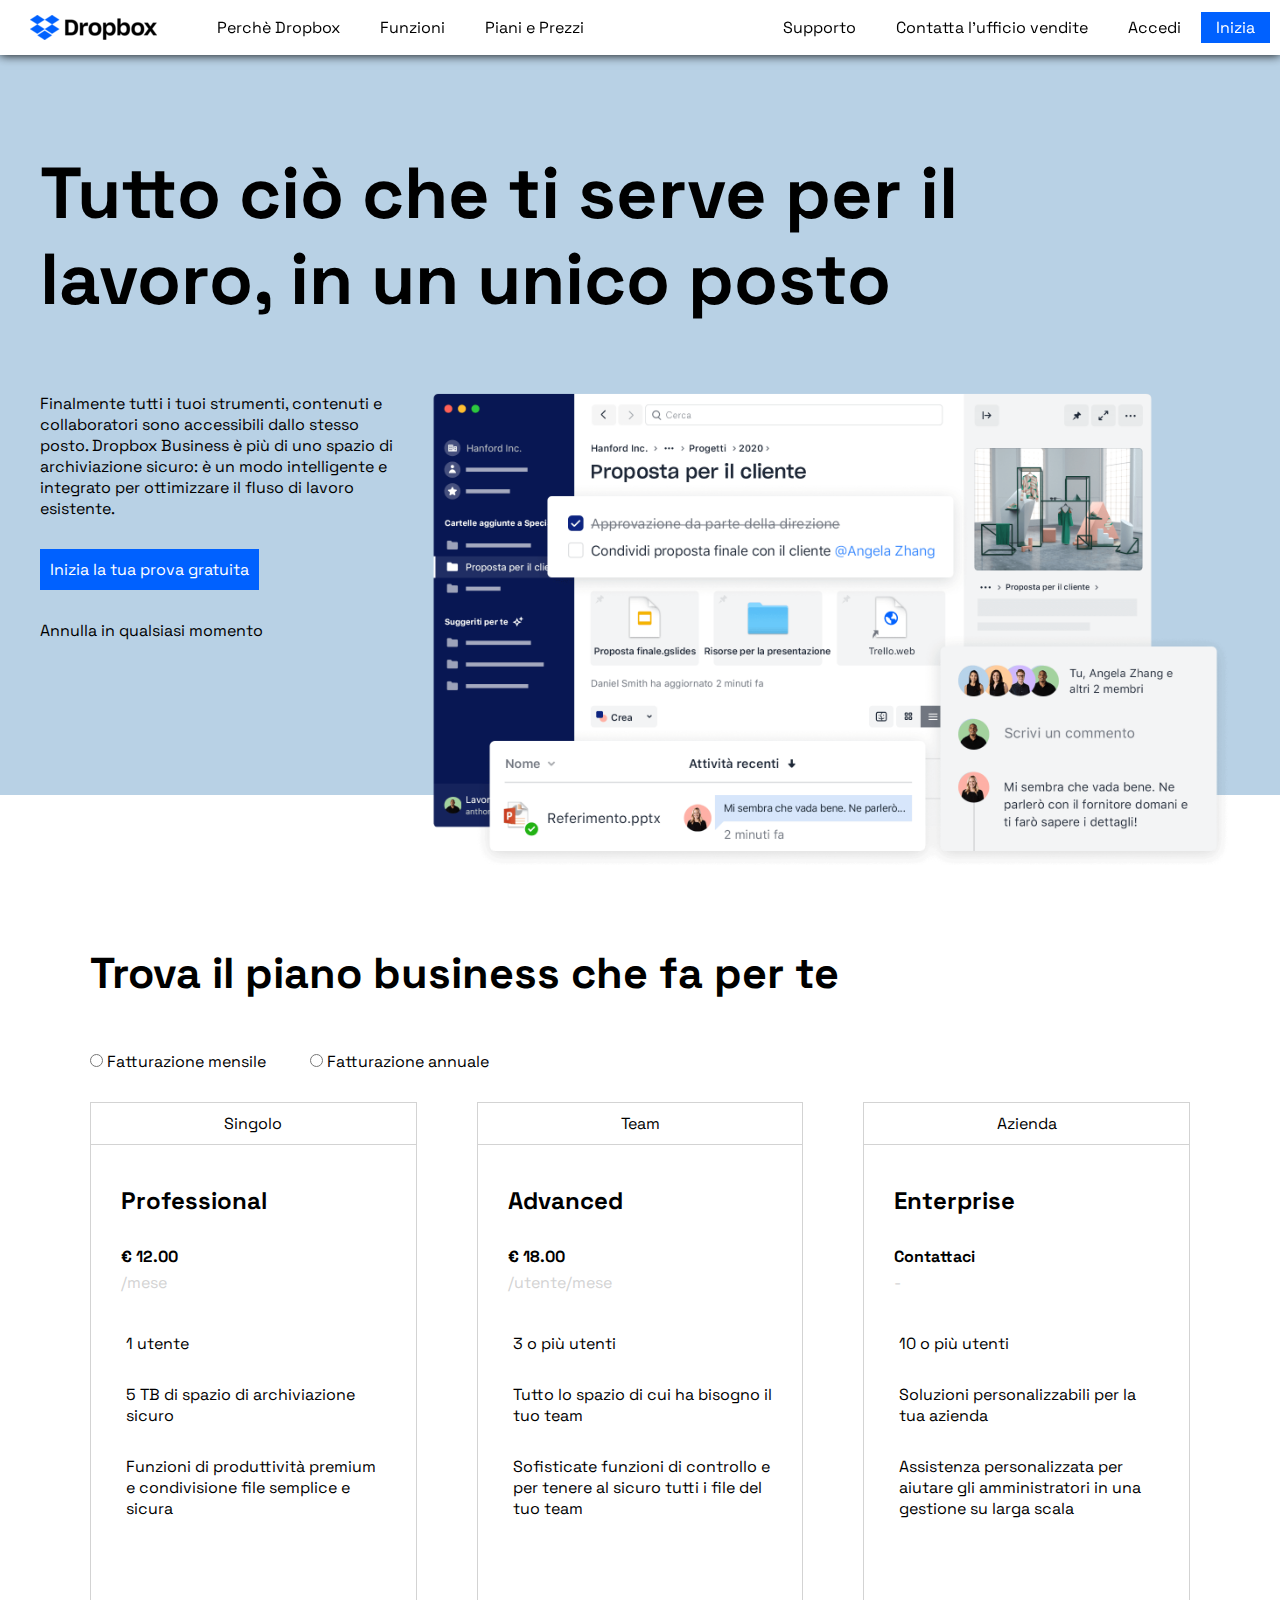
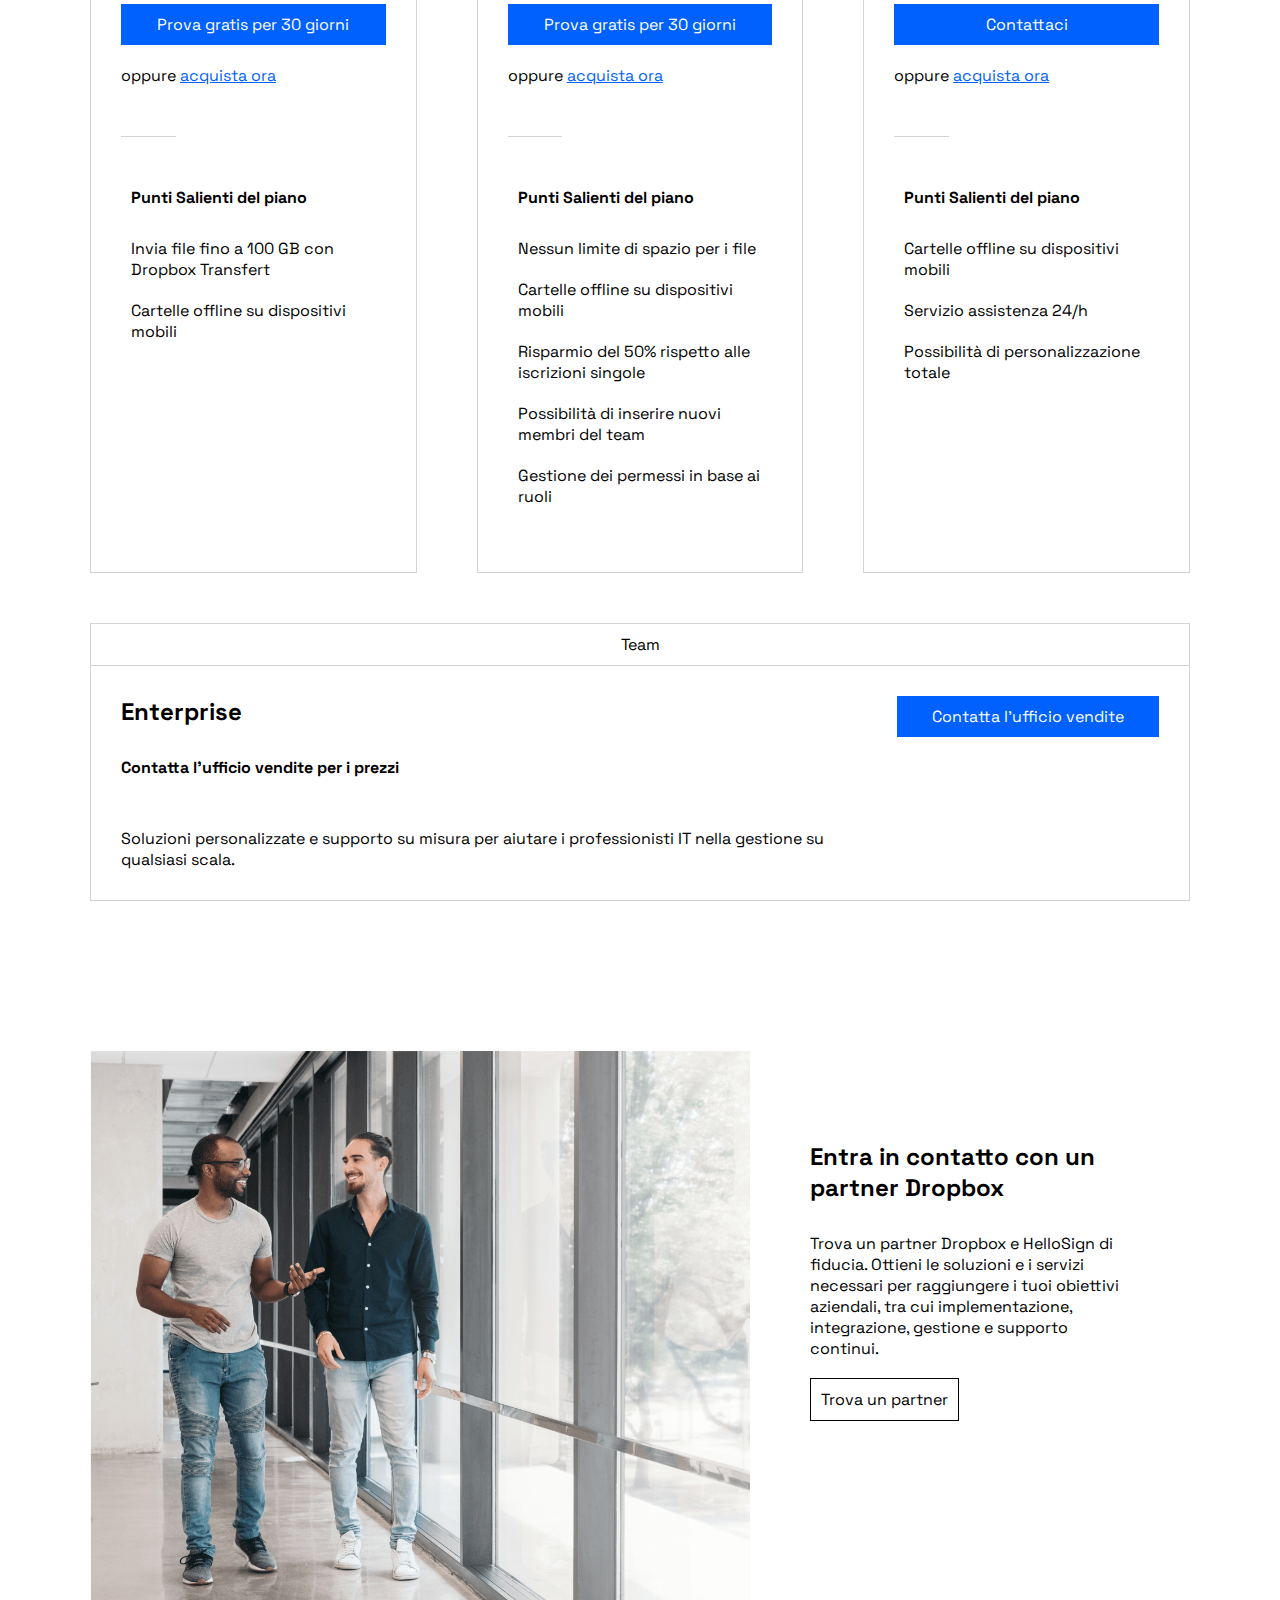
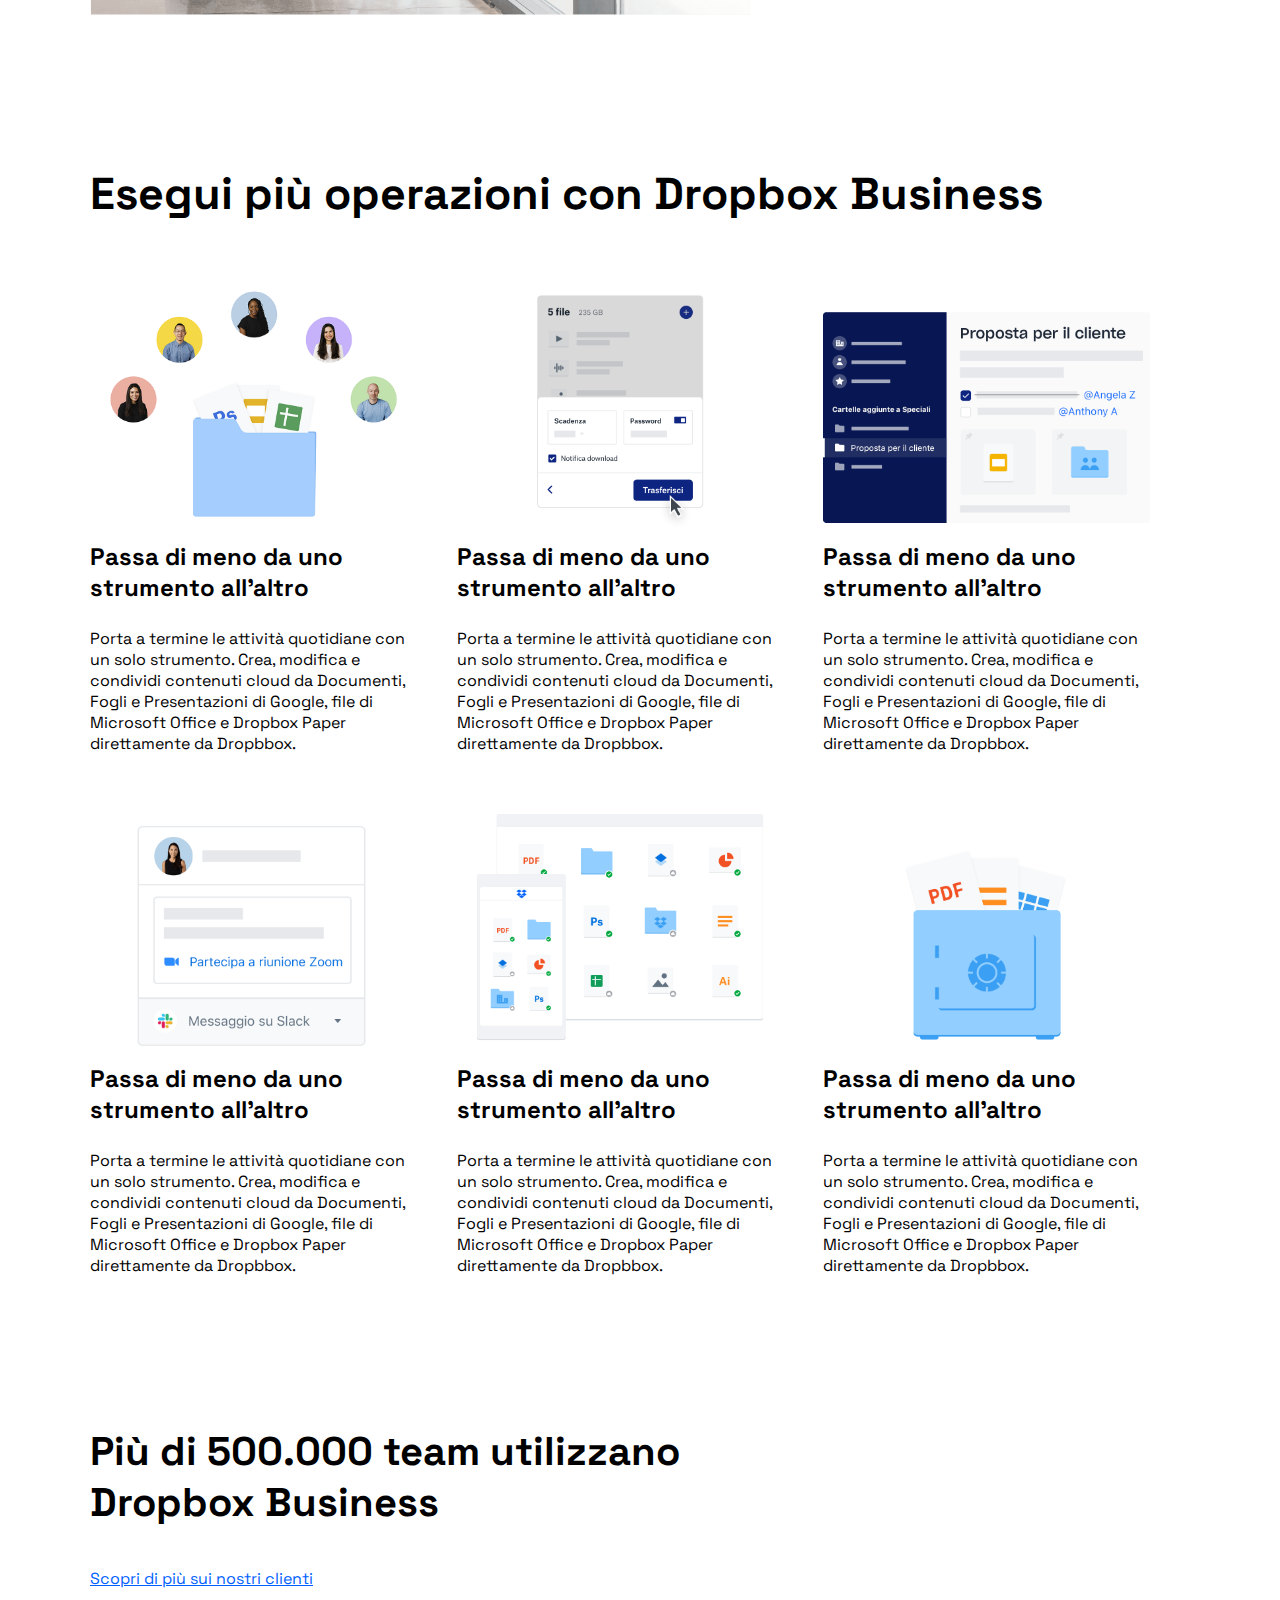
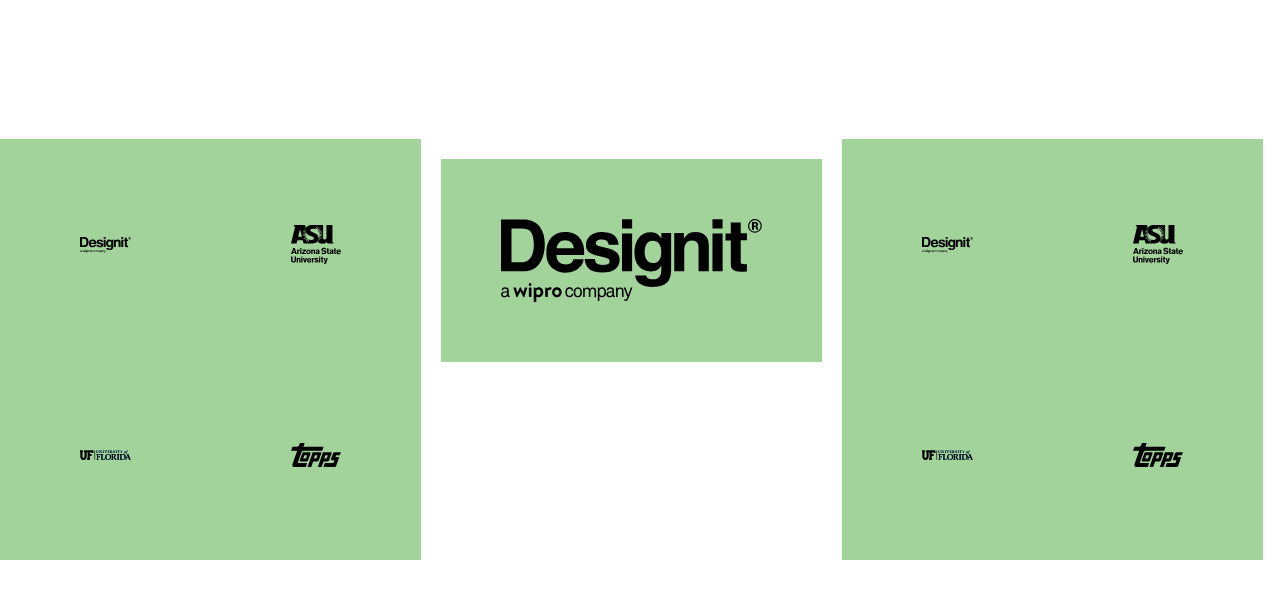
==== index.html @ 3fa62852 "quick save" ====
<!DOCTYPE html>
<html lang="en">
<head>
    <meta charset="UTF-8">
    <meta name="viewport" content="width=device-width, initial-scale=1.0">
    <link rel="preconnect" href="https://fonts.googleapis.com">
    <link rel="preconnect" href="https://fonts.gstatic.com" crossorigin>
    <link href="https://fonts.googleapis.com/css2?family=Space+Grotesk&display=swap" rel="stylesheet">
    <link rel="stylesheet" href="https://cdnjs.cloudflare.com/ajax/libs/font-awesome/6.4.2/css/all.min.css" integrity="sha512-z3gLpd7yknf1YoNbCzqRKc4qyor8gaKU1qmn+CShxbuBusANI9QpRohGBreCFkKxLhei6S9CQXFEbbKuqLg0DA==" crossorigin="anonymous" referrerpolicy="no-referrer" />
    <link rel="stylesheet" href="css/style.css">
    <title>Dropbox</title>
</head>
<body>
    <!-- header fixed -->
    <header>
            <nav class="flex j-between nav-color ">
                <!-- left-side -->
                <div class="left-side-header flex align-center">
                    <div>
                        <h1 class="flex content-center"><img src="img/logo-small.png" alt="logo-dropbox"></h1>
                    </div>
                    <ul class="flex black-text align-center">
                        <li><a href="">Perch&egrave; Dropbox</a></li>
                        <li><a href="">Funzioni</a></li>
                        <li><a href="">Piani e Prezzi</a></li>
                    </ul>
                </div>
                <!-- right-side -->
                <div class="right-side-header flex align-center">
                    <ul class="flex black-text">
                        <li><a href="">Supporto</a></li>
                        <li><a href="">Contatta l'ufficio vendite</a></li>
                        <li><a href="">Accedi</a></li>
                        <li class="blue-button" ><a class="white-text" id="inizia" href="">Inizia</a></li>
                    </ul>
                </div>
            </nav>

            <!-- div.hero -->
            <div class="hero">
                <h2 class="hero-title">Tutto ci&ograve; che ti serve per il lavoro, in un unico posto</h2>
                <div class="hero-container flex">
                    <div class="flex f-column text-box">
                        <p class="hero-paragraph">Finalmente tutti i tuoi strumenti, contenuti e collaboratori sono accessibili dallo stesso posto.
                            Dropbox Business &egrave; pi&ugrave; di uno spazio di archiviazione sicuro: &egrave; un modo intelligente e integrato per ottimizzare il fluso di lavoro esistente.
                        </p>
                        <div><a class="blue-button action" role="button" href="">Inizia la tua prova gratuita</a></div>
                        <div>Annulla in qualsiasi momento</div>
                        <div><i class="fa-solid fa-arrow-down fa-2xl"></i></div>
                    </div>
                    <div class="hero-img-container flex f-column f-end">
                        <img class="img" src="img/jumbo.png" alt="">
                    </div>
                </div>
            </div>
    </header>

    <!-- div.container -->
    <div class="wrapper">
        <main>
            <div class="monthly-annual">
                <h2 class="business-text">Trova il piano business che fa per te</h2>
                <div class="payment-box">
                    <input type="radio" name="fatturazione" id="fatturazione-mensile" value="mensile">
                    <label class="payment-option" for="fatturazione-mensile">Fatturazione mensile</label>
                    <input type="radio" name="fatturazione" id="fatturazione-annuale" value="annuale">
                    <label class="payment-option" for="fatturazione-annuale">Fatturazione annuale</label>
                </div>
            </div>

            <!-- div.bussiness-options -->
            <div class="business-options flex f-wrap j-between">
                <div class="card">
                    <div class="option-header"><i class="fa-solid fa-user"></i> Singolo</div>
                    <div class="card-padding">
                        <div>
                            <h3 class="plan-type">Professional</h3>
                            <div class="price">&euro; 12.00</div>
                            <div class="light-grey">/mese</div>
                        </div>
                        <div class="plan-features">
                            <ul>
                                <li class="flex">
                                    <div class="icon"><i class="fa-solid fa-user"></i></div>
                                    <div>1 utente</div>
                                </li>
                                <li class="flex">
                                    <div class="icon"><i class="fa-solid fa-folder"></i></div>
                                    <div>5 TB di spazio di archiviazione sicuro</div>
                                </li>
                                <li class="flex">
                                    <div class="icon"><i class="fa-solid fa-share-nodes"></i></div>
                                    <div>Funzioni di produttivit&agrave; premium e condivisione file semplice e sicura</div>
                                </li>
                            </ul>
                        </div>
                        <div class="blue-button action"><a class="blue-button action" role="button" href="">Prova gratis per 30 giorni</a></div>
                        <div class="buy-now">oppure <a class="buy-action" href="">acquista ora</a></div>
                        <div class="line"></div>
                        <div class="best-features">
                            <ul>
                                <li class="features-title">Punti Salienti del piano</li>
                                <li class="flex">
                                    <div><i class="fa-solid fa-check"></i></div>
                                    <div>Invia file fino a 100 GB con Dropbox Transfert</div>
                                </li>
                                <li class="flex">
                                    <div><i class="fa-solid fa-check"></i></div>
                                    <div>Cartelle offline su dispositivi mobili</div>
                                </li>
                            </ul>
                        </div>
                    </div>
                </div>
                <div class="card">
                    <div class="option-header"><i class="fa-solid fa-users"></i> Team</div>
                    <div class="card-padding">
                        <div>
                            <h3 class="plan-type">Advanced</h3>
                            <div class="price">&euro; 18.00</div>
                            <div class="light-grey">/utente/mese</div>
                        </div>
                        <div class="plan-features">
                            <ul>
                                <li class="flex">
                                    <div class="icon"><i class="fa-solid fa-users"></i></div>
                                    <div>3 o pi&ugrave; utenti</div>
                                </li>
                                <li class="flex">
                                    <div class="icon"><i class="fa-solid fa-folder"></i></div>
                                    <div>Tutto lo spazio di cui ha bisogno il tuo team</div>
                                </li>
                                <li class="flex">
                                    <div class="icon"><i class="fa-solid fa-share-nodes"></i></div>
                                    <div>Sofisticate funzioni di controllo e per tenere al sicuro tutti i file del tuo team</div>
                                </li>
                            </ul>
                        </div>
                        <div class="blue-button action"><a class="blue-button action" role="button" href="">Prova gratis per 30 giorni</a></div>
                        <div class="buy-now">oppure <a class="buy-action" href="">acquista ora</a></div>
                        <div class="line"></div>
                        <div class="best-features">
                            <ul>
                                <li class="features-title">Punti Salienti del piano</li>
                                <li class="flex">
                                    <div><i class="fa-solid fa-check"></i></div>
                                    <div>Nessun limite di spazio per i file</div>
                                </li>
                                <li class="flex">
                                    <div><i class="fa-solid fa-check"></i></div>
                                    <div>Cartelle offline su dispositivi mobili</div>
                                </li>
                                <li class="flex">
                                    <div><i class="fa-solid fa-check"></i></div>
                                    <div>Risparmio del 50&percnt; rispetto alle iscrizioni singole</div>
                                </li>
                                <li class="flex">
                                    <div><i class="fa-solid fa-check"></i></div>
                                    <div>Possibilit&agrave; di inserire nuovi membri del team</div>
                                </li>
                                <li class="flex">
                                    <div><i class="fa-solid fa-check"></i></div>
                                    <div>Gestione dei permessi in base ai ruoli</div>
                                </li>
                            </ul>
                        </div>
                    </div>
                </div>
                <div class="card">
                    <div class="option-header"><i class="fa-solid fa-hotel"></i> Azienda</div>
                    <div class="card-padding">
                        <div>
                            <h3 class="plan-type">Enterprise</h3>
                            <div class="price">Contattaci</div>
                            <div class="light-grey">-</div>
                        </div>
                        <div class="plan-features">
                            <ul>
                                <li class="flex">
                                    <div class="icon"><i class="fa-solid fa-user"></i></div>
                                    <div>10 o pi&ugrave; utenti</div>
                                </li>
                                <li class="flex">
                                    <div class="icon"><i class="fa-solid fa-folder"></i></div>
                                    <div>Soluzioni personalizzabili per la tua azienda</div>
                                </li>
                                <li class="flex">
                                    <div class="icon"><i class="fa-solid fa-share-nodes"></i></div>
                                    <div>Assistenza personalizzata per aiutare gli amministratori in una gestione su larga scala</div>
                                </li>
                            </ul>
                        </div>
                        <div class="blue-button action"><a class="blue-button action" role="button" href="">Contattaci</a></div>
                        <div class="buy-now">oppure <a class="buy-action" href="">acquista ora</a></div>
                        <div class="line"></div>
                        <div class="best-features">
                            <ul>
                                <li class="features-title">Punti Salienti del piano</li>
                                <li class="flex">
                                    <div><i class="fa-solid fa-check"></i></div>
                                    <div>Cartelle offline su dispositivi mobili</div>
                                </li>
                                <li class="flex">
                                    <div><i class="fa-solid fa-check"></i></div>
                                    <div>Servizio assistenza 24/h</div>
                                </li>
                                <li class="flex">
                                    <div><i class="fa-solid fa-check"></i></div>
                                    <div>Possibilit&agrave; di personalizzazione totale</div>
                                </li>
                            </ul>
                        </div>
                    </div>
                </div>
            </div>
            <div class="enterprise-box">
                <div class="enterprise"><i class="fa-solid fa-hotel"></i> Team</div>
                <div class="flex j-between padding">
                    <div class="setup">
                        <h3 class="plan-type h3-team">Enterprise</h3>
                        <div class="contact-office">Contatta l'ufficio vendite per i prezzi</div>
                        <p>Soluzioni personalizzate e supporto su misura per aiutare i professionisti IT nella gestione su qualsiasi scala.</p>
                    </div>
                    <div class="setup-bis"><a class="blue-button contact" role="button" href="">Contatta l'ufficio vendite</a>
                    </div>
                </div>
            </div>

            <div class="dropbox-partner flex">
                <div class="img-container flex">
                    <img class="img" src="img/partner.png" alt="partner">
                </div>
                <div class="partner-text-box">
                    <h3 class="plan-type">Entra in contatto con un partner Dropbox</h3>
                    <p>Trova un partner Dropbox e HelloSign di fiducia. Ottieni le soluzioni e i servizi necessari per raggiungere i tuoi obiettivi aziendali, tra cui implementazione, integrazione, gestione e supporto continui.</p>
                    <div class="partner-button"><a class="partner-button-text" href="" role="button">Trova un partner</a></div>
                </div>
            </div>

            <!-- section - title -->
            <h2 class="section-title">Esegui pi&ugrave; operazioni con Dropbox Business</h2>
            <!-- div.dropbox-business -->
            <div class="flex f-wrap section-container ">
                <!-- div.business-features FLEXED-->
                <section class="business-section">
                    <!-- options -->
                    <div class="business-advantages">
                        <figure class="figure-container flex">
                            <img class="img" src="img/business-feature-switching-tools.png" alt="switching-tools">
                        </figure>
                        <h4 class="section-h4">Passa di meno da uno strumento all'altro</h4>
                        <p>Porta a termine le attivit&agrave; quotidiane con un solo strumento. Crea, modifica e condividi contenuti cloud da Documenti, Fogli e Presentazioni di Google, file di Microsoft Office e Dropbox Paper direttamente da Dropbbox.</p>
                    </div>
                </section>
                <section class="business-section">
                    <!-- options -->
                    <div class="business-advantages">
                        <figure class="figure-container flex">
                            <img class="img" src="img/business-feature-send-files-it.png" alt="switching-tools">
                        </figure>
                        <h4 class="section-h4">Passa di meno da uno strumento all'altro</h4>
                        <p>Porta a termine le attivit&agrave; quotidiane con un solo strumento. Crea, modifica e condividi contenuti cloud da Documenti, Fogli e Presentazioni di Google, file di Microsoft Office e Dropbox Paper direttamente da Dropbbox.</p>
                    </div>
                </section>
                <section class="business-section">
                    <!-- options -->
                    <div class="business-advantages">
                        <figure class="figure-container flex">
                            <img class="img" src="img/business-feature-coordinate-it.png" alt="switching-tools">
                        </figure>
                        <h4 class="section-h4">Passa di meno da uno strumento all'altro</h4>
                        <p>Porta a termine le attivit&agrave; quotidiane con un solo strumento. Crea, modifica e condividi contenuti cloud da Documenti, Fogli e Presentazioni di Google, file di Microsoft Office e Dropbox Paper direttamente da Dropbbox.</p>
                    </div>
                </section>
                <section class="business-section">
                    <!-- options -->
                    <div class="business-advantages">
                        <figure class="figure-container flex">
                            <img class="img" src="img/business-feature-integrations-it.png" alt="switching-tools">
                        </figure>
                        <h4 class="section-h4">Passa di meno da uno strumento all'altro</h4>
                        <p>Porta a termine le attivit&agrave; quotidiane con un solo strumento. Crea, modifica e condividi contenuti cloud da Documenti, Fogli e Presentazioni di Google, file di Microsoft Office e Dropbox Paper direttamente da Dropbbox.</p>
                    </div>
                </section>
                <section class="business-section">
                    <!-- options -->
                    <div class="business-advantages">
                        <figure class="figure-container flex">
                            <img class="img" src="img/business-feature-multi-device.png" alt="switching-tools">
                        </figure>
                        <h4 class="section-h4">Passa di meno da uno strumento all'altro</h4>
                        <p>Porta a termine le attivit&agrave; quotidiane con un solo strumento. Crea, modifica e condividi contenuti cloud da Documenti, Fogli e Presentazioni di Google, file di Microsoft Office e Dropbox Paper direttamente da Dropbbox.</p>
                    </div>
                </section>
                <section class="business-section">
                    <!-- options -->
                    <div class="business-advantages">
                        <figure class="figure-container flex">
                            <img class="img" src="img/business-feature-security.png" alt="switching-tools">
                        </figure>
                        <h4 class="section-h4">Passa di meno da uno strumento all'altro</h4>
                        <p>Porta a termine le attivit&agrave; quotidiane con un solo strumento. Crea, modifica e condividi contenuti cloud da Documenti, Fogli e Presentazioni di Google, file di Microsoft Office e Dropbox Paper direttamente da Dropbbox.</p>
                    </div>
                </section>

                <!-- div.learn-more -->
                <div>
                    <h3></h3>
                </div>
            </div>

            <!-- learn more -->
            <div class="learn-more">
                <h2 class="learn-more-h2">Pi&ugrave; di 500.000 team utilizzano Dropbox Business</h2>
                <div><a class="learn-more-button" href="">Scopri di pi&ugrave; sui nostri clienti</a></div>
            </div>
        </main>
    </div>
        
    <!-- section.affiliate-names -->
    <section class="affiliate-names flex">
        <!-- right-box -->
        <div class="right-box flex f-wrap">
            <div class="box-setup">
                <div class="logo-box-hover hover-one">
                    <div class="logo-box box-color-one">
                        <img class="logo-img" src="img/designit.svg" alt="designit-logo">
                    </div>
                    <!-- <img class="logo-img" src="img/designit.svg" alt="designit-logo"> -->
                </div>
            </div>
            <div class="box-setup">
                <div class="logo-box-hover box-color-one color-hover-one">
                    <div class="logo-box box-color-one">
                        <img class="logo-img" src="img/arizona_state_university.svg" alt="arizona-state-university-logo">
                    </div>
                    <!-- <img class="logo-img" src="img/designit.svg" alt="designit-logo"> -->
                </div>
            </div>
            <div class="box-setup">
                <div class="logo-box-hover box-color-one color-hover-one">
                    <div class="logo-box box-color-one">
                        <img class="logo-img" src="img/university_of_florida.svg" alt="university-of-florida-logo">
                    </div>
                    <!-- <img class="logo-img" src="img/designit.svg" alt="designit-logo"> -->
                </div>
            </div>
            <div class="box-setup">
                <div class="logo-box-hover box-color-one color-hover-one">
                    <div class="logo-box box-color-one">
                        <img class="logo-img" src="img/topps.svg" alt="topps-logo">
                    </div>
                    <!-- <img class="logo-img" src="img/designit.svg" alt="designit-logo"> -->
                </div>
            </div>

        </div>

        <!-- center-box -->
        <div class="center-box flex">
            <div class="box-setup logo-box-hover">
                <div>
                    <div class="logo-box box-color-one">
                        <img class="logo-img" src="img/designit.svg" alt="designit-logo">
                    </div>
                </div>
            </div>
        </div>

        <!-- left-box -->
        <div class="left-box flex f-wrap">
            <div class="box-setup">
                <div class="logo-box-hover box-color-one color-hover-one">
                    <div class="logo-box box-color-one">
                        <img class="logo-img" src="img/designit.svg" alt="designit-logo">
                    </div>
                    <!-- <img class="logo-img" src="img/designit.svg" alt="designit-logo"> -->
                </div>
            </div>
            <div class="box-setup">
                <div class="logo-box-hover box-color-one color-hover-one">
                    <div class="logo-box box-color-one">
                        <img class="logo-img" src="img/arizona_state_university.svg" alt="arizona-state-university-logo">
                    </div>
                    <!-- <img class="logo-img" src="img/designit.svg" alt="designit-logo"> -->
                </div>
            </div>
            <div class="box-setup">
                <div class="logo-box-hover box-color-one color-hover-one">
                    <div class="logo-box box-color-one">
                        <img class="logo-img" src="img/university_of_florida.svg" alt="university-of-florida-logo">
                    </div>
                    <!-- <img class="logo-img" src="img/designit.svg" alt="designit-logo"> -->
                </div>
            </div>
            <div class="box-setup">
                <div class="logo-box-hover box-color-one color-hover-one">
                    <div class="logo-box box-color-one">
                        <img class="logo-img" src="img/topps.svg" alt="topps-logo">
                    </div>
                    <!-- <img class="logo-img" src="img/designit.svg" alt="designit-logo"> -->
                </div>
            </div>
        </div>

    </section>

        <!-- section.free-trial -->
        <section>
            <h2></h2>
            <div></div>
        </section>

        <!-- section.faq -->
        <!-- <section>
            <details>
                <summary></summary>
            </details>
        </section> -->

        <!-- footer -->
        <footer>
            <!-- <ul>
                <li><a href=""></a></li>
            </ul> -->
        </footer>


    
</body>
</html>
---- css/style.css ----
/* general */

*{
    margin: 0;
    padding: 0;
    box-sizing: border-box;
    list-style: none;
    text-decoration: none;
}

:root {
    --color-light-grey: #d3d3d3;
	--color-hero:#b8d1e5;
	--color-black:#000000;
	--color-white:#ffffff;
	--color-button:#0061ff;
    --color-box-1: #A2D39B;
    --color-box-2: #61092C;
    --color-box-3: #b4d0e7;
    --color-box-4: #FE1D1D;
    --color-box-5: #F4F4F4;
    --color-box-6: #D50120;
    --color-box-7: #B4D0E6;
    --color-box-8: #0E2581;
    --color-box-9: #FED831;
}

body{
    font-family: 'Space Grotesk', sans-serif;
}

.hero{
    background-color: var(--color-hero);
}

.hero-container, .hero-title, .wrapper, .enterprise-box{
    max-width: 1200px;
    margin: 0 auto;
}

.img{
    width: 100%;
}

/* flex-utilities */

.flex{
    display: flex;
}

.j-between{
    justify-content: space-between;
}

.align-center{
    align-items: center;
}

.content-center{
    align-content: center;
}

.f-wrap{
    flex-wrap: wrap;
}

.f-column{
    flex-direction: column;
}

.f-end{
    justify-content: flex-end;
}

.f-row{
    flex-direction: row;
}

/* nav */

nav{
    position: fixed;
    width: 100%;
    z-index: 1000;
}

.nav-color{
    background-color: var(--color-white);
    box-shadow: 0 0 10px var(--color-black);
}

.left-side-header *, .right-side-header *{
    padding: 5px 10px;
}

#inizia{
    padding: 0px 5px;
}

.blue-button{
    background-color: var(--color-button);
    color: var(--color-white);

}



.black-text *{
    color: var(--color-black);
}

.white-text{
    color: var(--color-white);
}

/* hero */

.hero{
    padding-top: 150px;
}

.hero-title{
    font-size: 4.5em;
    line-height: 1.2em;
    padding-right: 100px;
}

.hero-paragraph{
    text-align: left;
}

.blue-button.action{
    padding: 10px 10px;
    text-align: center;
}

.hero-img-container{
    max-width: 70%;
    transform: translate(0, 70px);
}

.text-box{
    max-width: 30%;
    padding-top: 70px;
    row-gap: 40px;
}

.fa-arrow-down{
    padding-top: 60px;
    font-size: 50px;
}

/* main */
.wrapper{
    padding: 150px 50px 50px 50px;
}

/* payment option */

.business-options{
    column-gap: 20px;
}

.business-text{
    font-size: 2.7em;
}
.payment-box{
    padding: 50px 0 30px 0;
}

.payment-option{
    padding-right: 40px;
}

/* choose your plan */

.card{
    width: calc(100% / 3 - 40px);
    border: 1px solid var(--color-light-grey);
}

.card-padding{
    padding: 10px 30px;
}

.option-header, .enterprise{
    text-align: center;
    border-bottom: 1px solid var(--color-light-grey);
    padding: 10px 0;
}
.plan-type{
    font-size: 1.5em;
    padding: 30px 0;
}

.price{
    font-size: 1em;
    font-weight: bolder;
}

.light-grey{
    color: var(--color-light-grey);
    padding-top: 5px;
}

.plan-features, .best-features{
    padding: 40px 0;
}

.plan-features *{
    padding-bottom: 15px;
}

.best-features *{
    padding: 5px 0;
}

.icon{
    padding-right: 5px;
}

.buy-now{
    padding: 20px 0;
}

.buy-action{
    color: var(--color-button);
    text-decoration: underline;
}

.line{
    margin-right: 210px;
    border-bottom: 1px solid var(--color-light-grey);
    padding-bottom: 30px;
}


.features-title{
    padding-bottom: 20px;
    font-weight: bold;
    padding-left: 10px;
}

.fa-check{
    padding: 0 5px;
    color: var(--color-button);
}

.enterprise-box{
    border: 1px solid var(--color-light-grey);
    margin-top: 50px;
}

.padding{
    padding: 30px;
}

.setup{
    max-width: 70%;
}

.setup-bis{
    max-width: 30%;
    padding-top: 10px;

}

.contact{
    padding: 10px 35px;
}

.contact-office{
    font-weight: bold;
    padding-bottom: 50px;
}

.plan-type.h3-team{
    padding-top: 0;
}

/* partner */

.dropbox-partner{
    margin: 150px 0;
}

.img-container{
    max-width: 60%;
}

.partner-text-box{
    max-width: 40%;
    padding: 60px;
}

.partner-button{
    margin: 30px 0;
}

.partner-button-text{
    border: 1px solid var(--color-black);
    padding: 10px;
    color: var(--color-black);
}

/* business advantages */

.section-title{
    font-size: 2.8em;
    padding-bottom: 50px;
}

.section-container{
    column-gap: 40px;
    row-gap: 40px;
}

.figure-container{
    width: 100%;
}

.business-section{
    width: calc(100% / 3 - 40px);
}

.section-h4{
    font-size: 1.5em;
    padding-top: 5px;
    padding-bottom: 25px;
}

.learn-more{
    margin: 150px 0 0 0;
}

.learn-more-h2{
    font-size: 2.5em;
    max-width: 60%;
    padding-bottom: 40px;
}

.learn-more-button{
    text-decoration: underline;
    color: var(--color-button);
}

/* affiliate names */

.affiliate-names{
    width:calc(100vw - 17px); /* 17px = size scrollbar Y */
    height: calc((100vw - 17px ) / 3);
    margin: 100px 0 50px 0;
}

.right-box, .center-box, .left-box{
    width: calc(100% / 3);
}

.box-setup{
    width: calc(100% / 2);
    height: calc(100% / 2);

}

.logo-box-hover{
    width: 100%;
    height: 100%;
    margin: 0 auto;
    padding: 20px;
}

.logo-img{
    width: 100%;
}
.logo-box{
    width: 100%;
    height: 100%;
    display: flex;
    justify-content: center;
    align-items: center;
    padding: 60px;

}

/* box 1 */
.box-color-one, .hover-one{
    background-color: var(--color-box-1);
}

.box-color-one:hover{
    background-color: var(--color-box-1);
    filter: brightness(80%);
}
.hover-one:hover{
    background-color: var(--color-box-1);
}

/* box 2 */
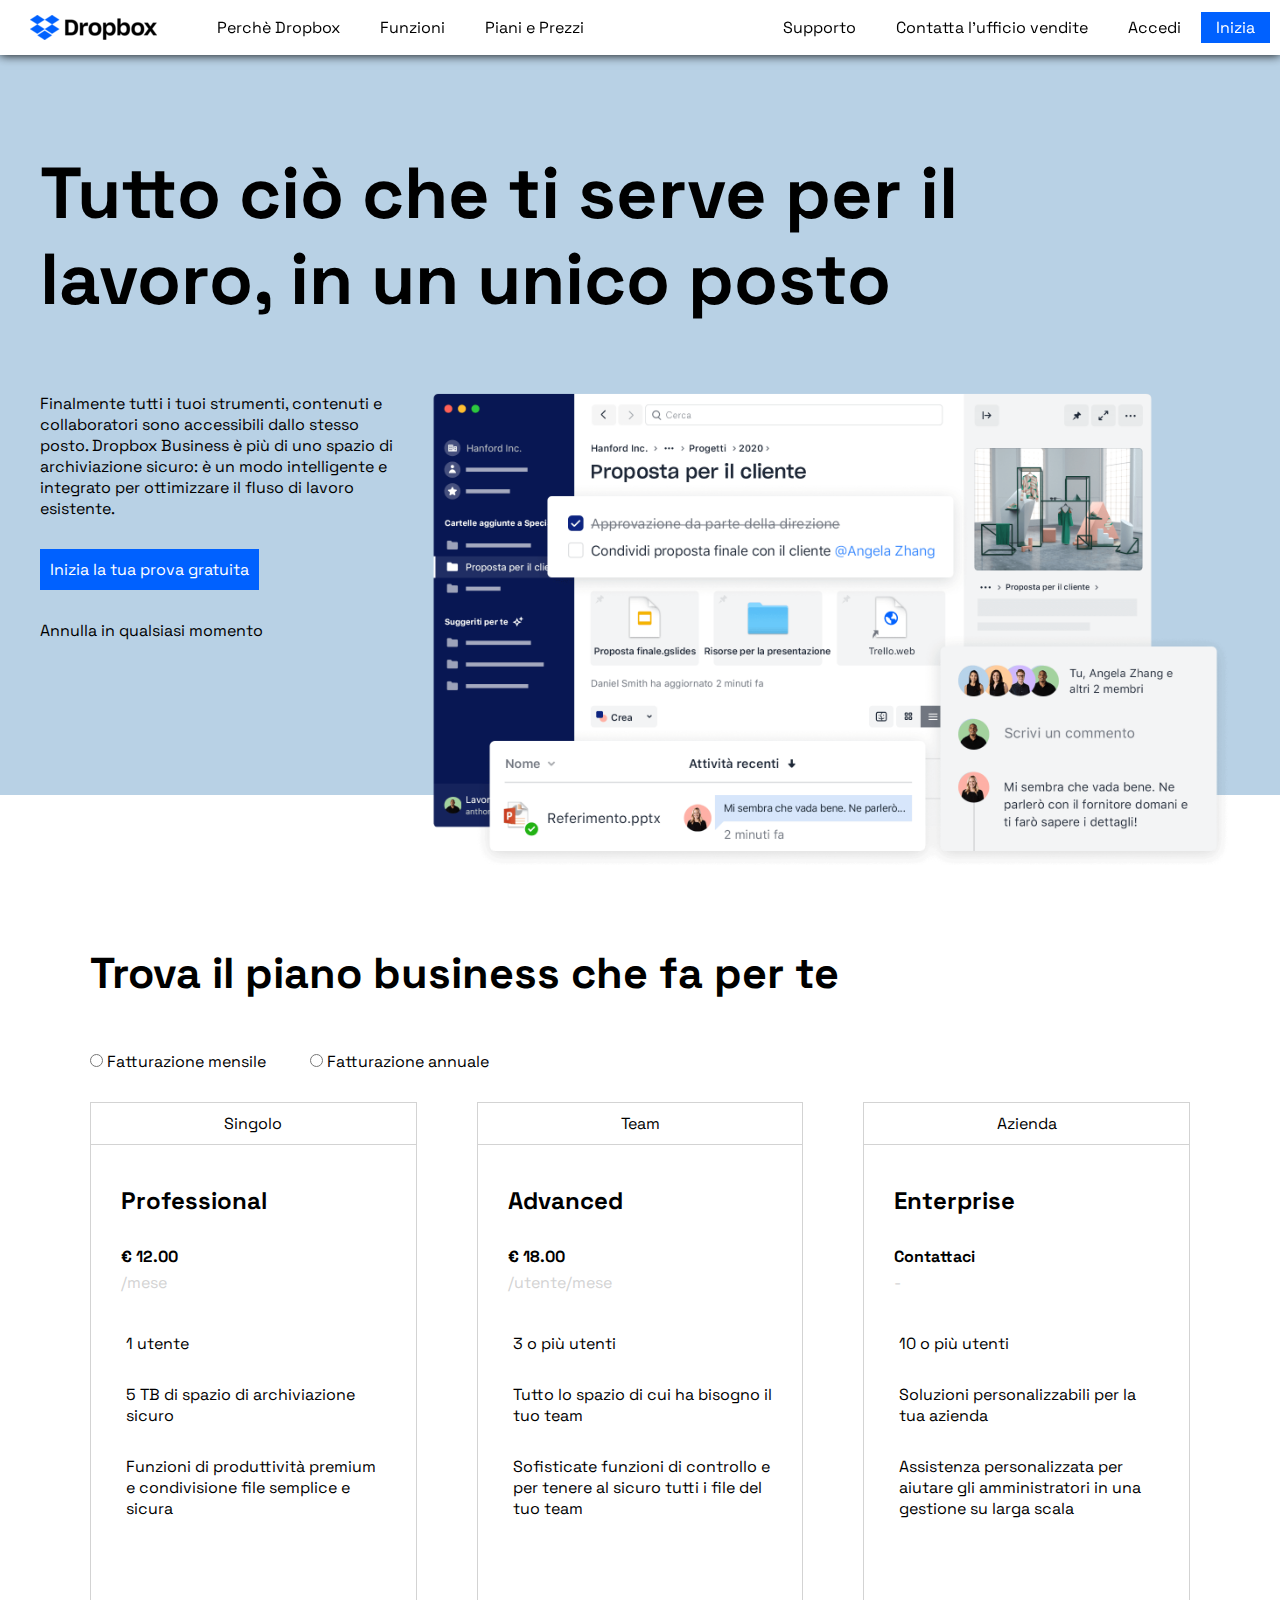
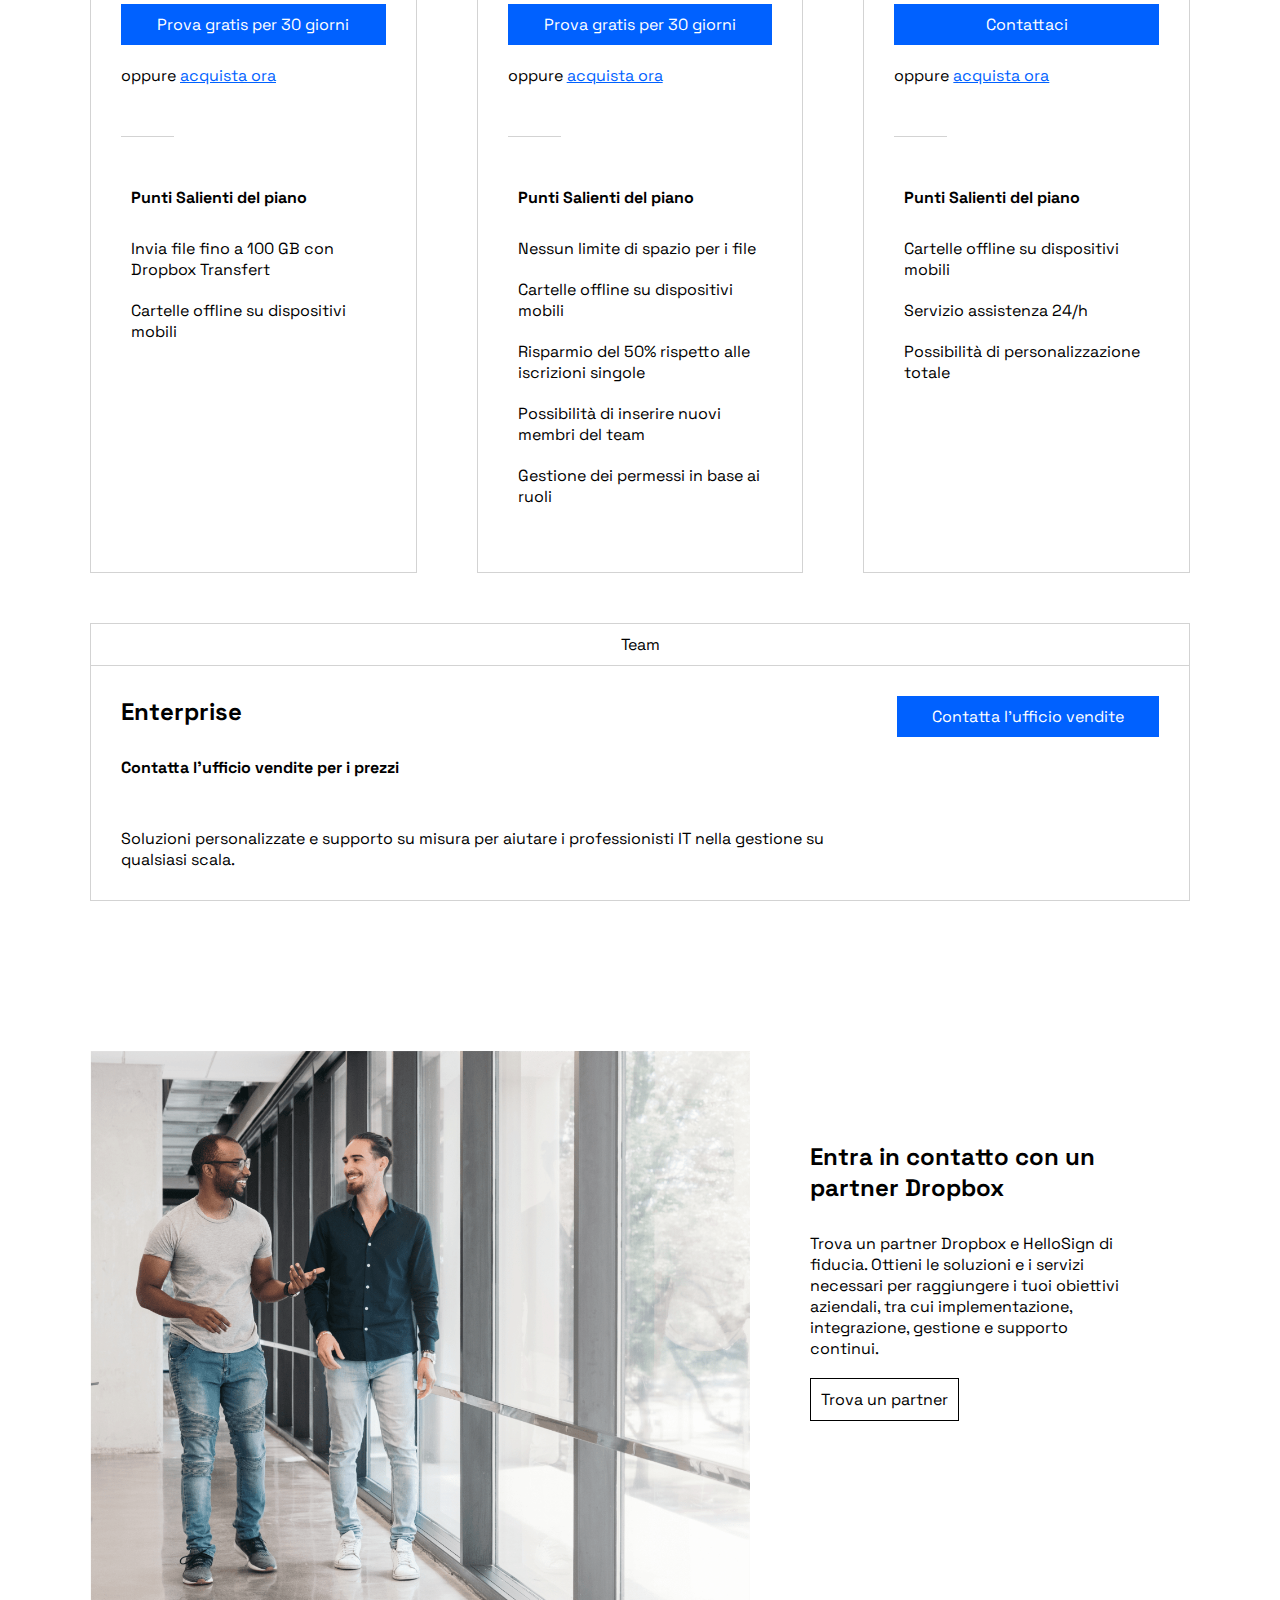
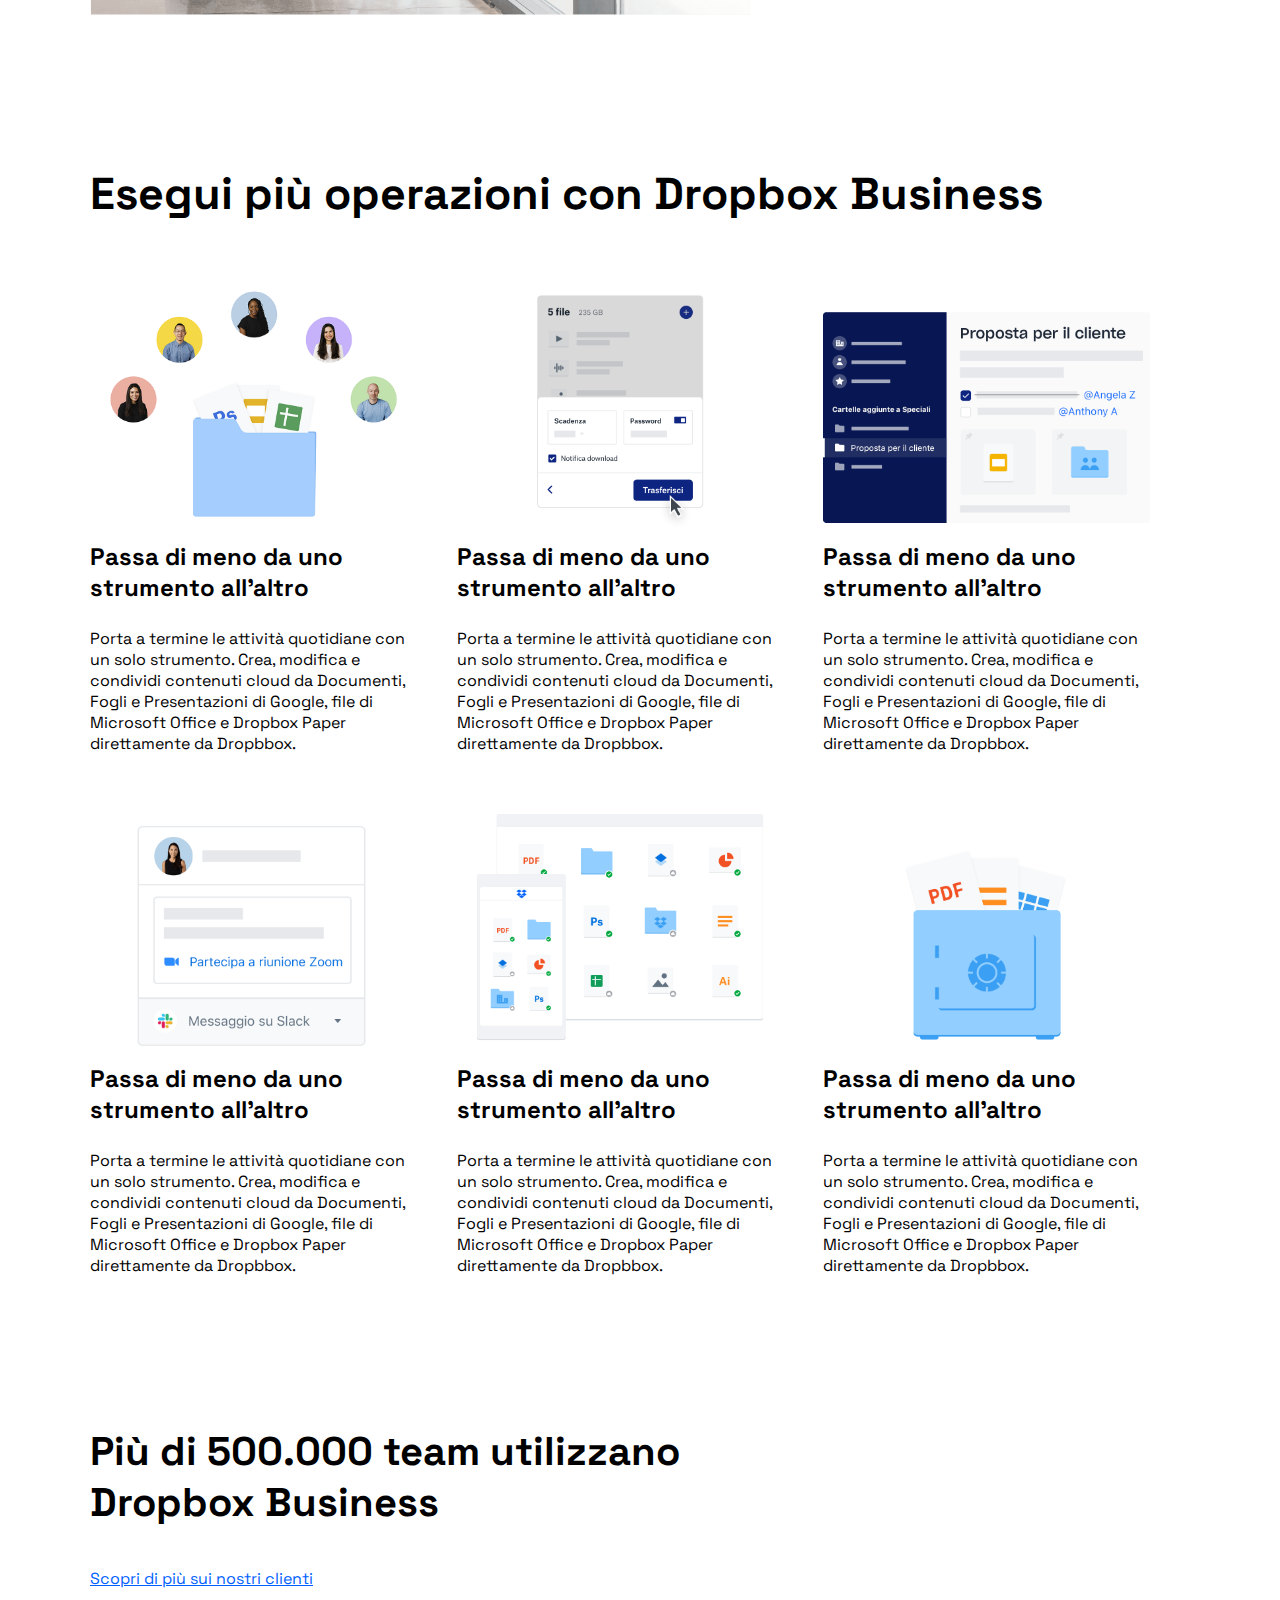
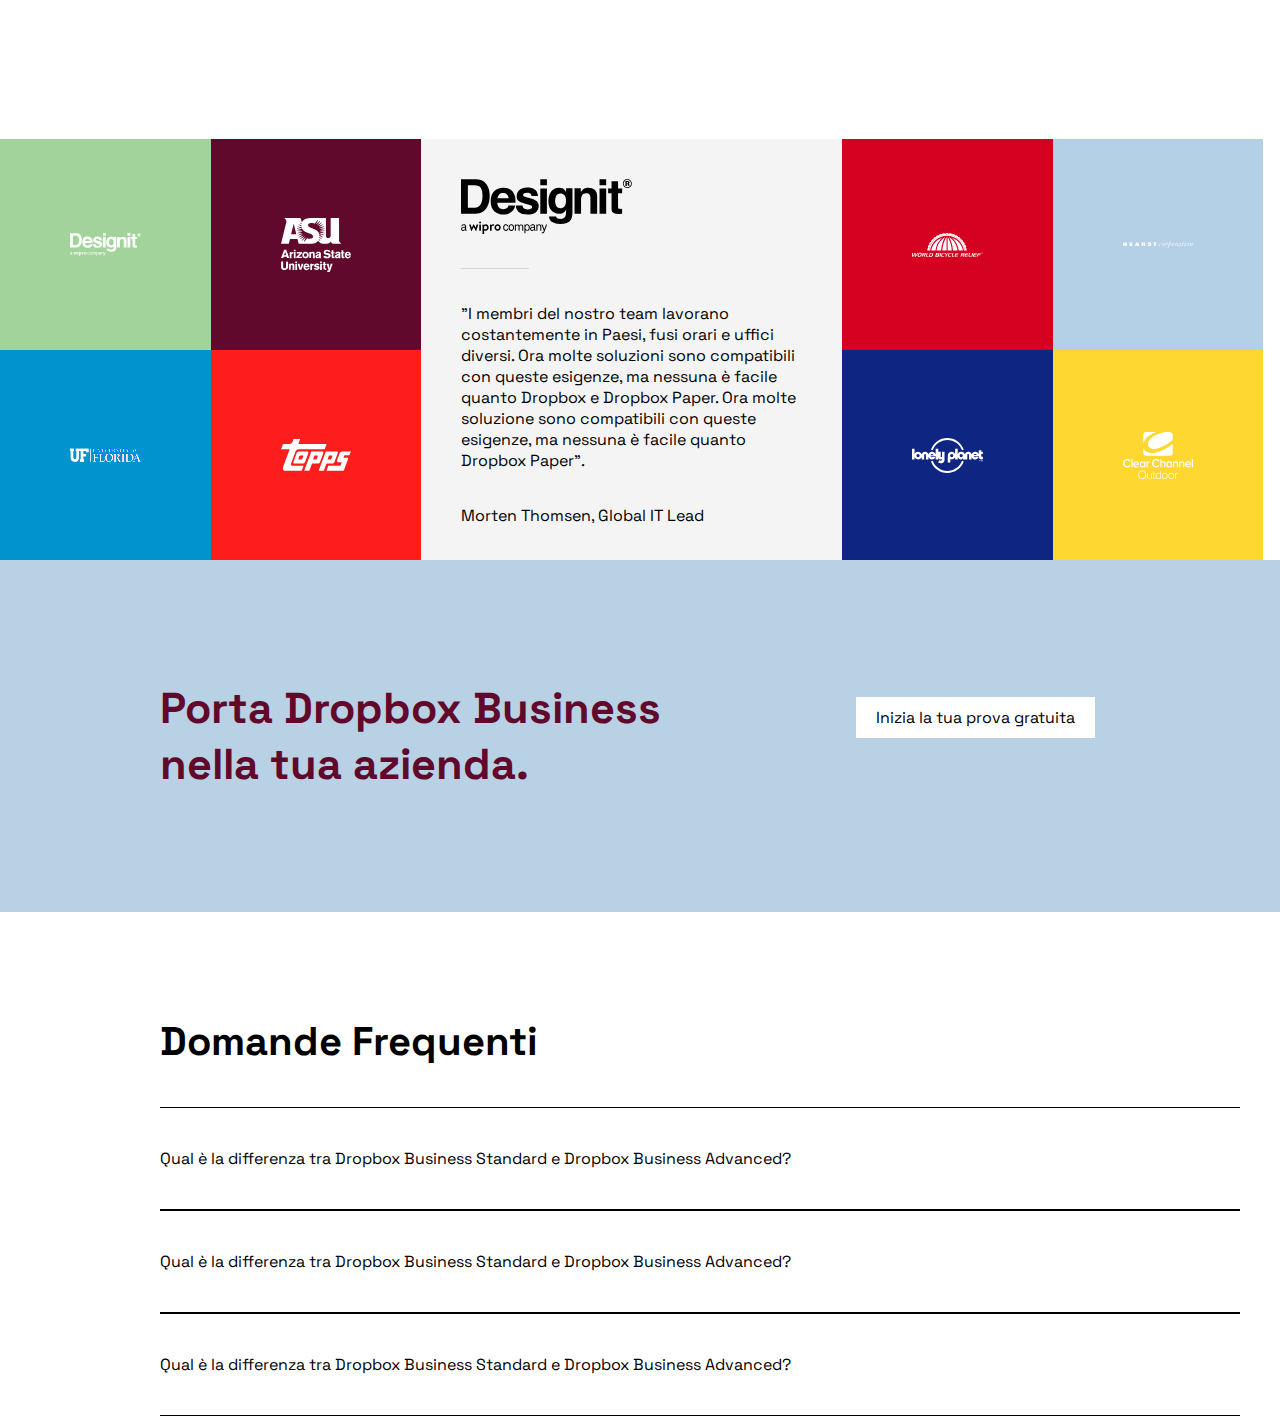
==== commit 95d57dc4: "created affiliate logos and faqlist (unfinished)" ====
--- a/index.html
+++ b/index.html
@@ -318,50 +318,51 @@
     </div>
         
     <!-- section.affiliate-names -->
-    <section class="affiliate-names flex">
+    <section class="affiliate-names flex f-wrap">
         <!-- right-box -->
         <div class="right-box flex f-wrap">
             <div class="box-setup">
-                <div class="logo-box-hover hover-one">
+                <div class="logo-box-hover box-color-one">
                     <div class="logo-box box-color-one">
                         <img class="logo-img" src="img/designit.svg" alt="designit-logo">
                     </div>
-                    <!-- <img class="logo-img" src="img/designit.svg" alt="designit-logo"> -->
-                </div>
-            </div>
-            <div class="box-setup">
-                <div class="logo-box-hover box-color-one color-hover-one">
-                    <div class="logo-box box-color-one">
-                        <img class="logo-img" src="img/arizona_state_university.svg" alt="arizona-state-university-logo">
-                    </div>
-                    <!-- <img class="logo-img" src="img/designit.svg" alt="designit-logo"> -->
-                </div>
-            </div>
-            <div class="box-setup">
-                <div class="logo-box-hover box-color-one color-hover-one">
-                    <div class="logo-box box-color-one">
-                        <img class="logo-img" src="img/university_of_florida.svg" alt="university-of-florida-logo">
-                    </div>
-                    <!-- <img class="logo-img" src="img/designit.svg" alt="designit-logo"> -->
-                </div>
-            </div>
-            <div class="box-setup">
-                <div class="logo-box-hover box-color-one color-hover-one">
-                    <div class="logo-box box-color-one">
+                </div>
+            </div>
+            <div class="box-setup">
+                <div class="logo-box-hover box-color-two">
+                    <div class="logo-box box-color-two">
+                        <img class="logo-img" src="img/arizona_state_university.svg" alt="arizona-logo">
+                    </div>
+                    <!-- <img class="logo-img" src="img/designit.svg" alt="designit-logo"> -->
+                </div>
+            </div>
+            <div class="box-setup">
+                <div class="logo-box-hover box-color-three">
+                    <div class="logo-box box-color-three">
+                        <img class="logo-img" src="img/university_of_florida.svg" alt="florida-logo">
+                    </div>
+                    <!-- <img class="logo-img" src="img/designit.svg" alt="designit-logo"> -->
+                </div>
+            </div>
+            <div class="box-setup">
+                <div class="logo-box-hover box-color-four">
+                    <div class="logo-box box-color-four">
                         <img class="logo-img" src="img/topps.svg" alt="topps-logo">
                     </div>
                     <!-- <img class="logo-img" src="img/designit.svg" alt="designit-logo"> -->
                 </div>
             </div>
-
         </div>
 
         <!-- center-box -->
         <div class="center-box flex">
-            <div class="box-setup logo-box-hover">
-                <div>
-                    <div class="logo-box box-color-one">
-                        <img class="logo-img" src="img/designit.svg" alt="designit-logo">
+            <div class="box-setup-five">
+                <div class="logo-box-hover box-color-five">
+                    <div class="logo-box-five box-color-five f-column row-gap">
+                        <img class="logo-img-five" src="img/designit.svg" alt="designit-logo">
+                        <div class="line-five"></div>
+                        <p>"I membri del nostro team lavorano costantemente in Paesi, fusi orari e uffici diversi. Ora molte soluzioni sono compatibili con queste esigenze, ma nessuna &egrave; facile quanto Dropbox e Dropbox Paper. Ora molte soluzione sono compatibili con queste esigenze, ma nessuna &egrave; facile quanto Dropbox Paper".</p>
+                        <div>Morten Thomsen, Global IT Lead</div>
                     </div>
                 </div>
             </div>
@@ -370,53 +371,67 @@
         <!-- left-box -->
         <div class="left-box flex f-wrap">
             <div class="box-setup">
-                <div class="logo-box-hover box-color-one color-hover-one">
-                    <div class="logo-box box-color-one">
-                        <img class="logo-img" src="img/designit.svg" alt="designit-logo">
-                    </div>
-                    <!-- <img class="logo-img" src="img/designit.svg" alt="designit-logo"> -->
-                </div>
-            </div>
-            <div class="box-setup">
-                <div class="logo-box-hover box-color-one color-hover-one">
-                    <div class="logo-box box-color-one">
-                        <img class="logo-img" src="img/arizona_state_university.svg" alt="arizona-state-university-logo">
-                    </div>
-                    <!-- <img class="logo-img" src="img/designit.svg" alt="designit-logo"> -->
-                </div>
-            </div>
-            <div class="box-setup">
-                <div class="logo-box-hover box-color-one color-hover-one">
-                    <div class="logo-box box-color-one">
-                        <img class="logo-img" src="img/university_of_florida.svg" alt="university-of-florida-logo">
-                    </div>
-                    <!-- <img class="logo-img" src="img/designit.svg" alt="designit-logo"> -->
-                </div>
-            </div>
-            <div class="box-setup">
-                <div class="logo-box-hover box-color-one color-hover-one">
-                    <div class="logo-box box-color-one">
-                        <img class="logo-img" src="img/topps.svg" alt="topps-logo">
+                <div class="logo-box-hover box-color-six">
+                    <div class="logo-box box-color-six">
+                        <img class="logo-img" src="img/world_bicycle_relief.svg" alt="world-bicycle-logo">
+                    </div>
+                    <!-- <img class="logo-img" src="img/designit.svg" alt="designit-logo"> -->
+                </div>
+            </div>
+            <div class="box-setup">
+                <div class="logo-box-hover box-color-seven">
+                    <div class="logo-box box-color-seven">
+                        <img class="logo-img" src="img/hearst_corp.svg" alt="hearts-logo">
+                    </div>
+                    <!-- <img class="logo-img" src="img/designit.svg" alt="designit-logo"> -->
+                </div>
+            </div>
+            <div class="box-setup">
+                <div class="logo-box-hover box-color-eight">
+                    <div class="logo-box box-color-eight">
+                        <img class="logo-img" src="img/lonely_planet.svg" alt="lonely-planet-logo">
+                    </div>
+                    <!-- <img class="logo-img" src="img/designit.svg" alt="designit-logo"> -->
+                </div>
+            </div>
+            <div class="box-setup">
+                <div class="logo-box-hover box-color-nine">
+                    <div class="logo-box box-color-nine">
+                        <img class="logo-img" src="img/clear_channel.svg" alt="clear-channel-logo">
                     </div>
                     <!-- <img class="logo-img" src="img/designit.svg" alt="designit-logo"> -->
                 </div>
             </div>
         </div>
-
     </section>
 
-        <!-- section.free-trial -->
-        <section>
-            <h2></h2>
-            <div></div>
+     <!-- free-trial -->
+    <div class="trial">
+        <section class="free-trial-section flex">
+            <div class="left-box-trial">
+                <h2 class="trial-h2">Porta Dropbox Business nella tua azienda.</h2>
+            </div>
+            <div class="right-box-trial" role="button">
+                <a class="button-text" href="">Inizia la tua prova gratuita</a>
+            </div>
         </section>
-
-        <!-- section.faq -->
-        <!-- <section>
-            <details>
-                <summary></summary>
+    </div>
+
+    <!-- section.faq -->
+    <div class="faq">
+        <section class="faq-setup">
+            <h2 class="faq-h2">Domande Frequenti</h2>
+            <details class="faq-list">
+                <summary><p>Qual &egrave; la differenza tra Dropbox Business Standard e Dropbox Business Advanced?</p></summary>
             </details>
-        </section> -->
+            <details class="faq-list">
+                <summary><p>Qual &egrave; la differenza tra Dropbox Business Standard e Dropbox Business Advanced?</p></summary>
+            </details>
+            <details class="faq-list">
+                <summary><p>Qual &egrave; la differenza tra Dropbox Business Standard e Dropbox Business Advanced?</p></summary>
+            </details>
+        </section>
+    </div>
 
         <!-- footer -->
         <footer>
--- a/css/style.css
+++ b/css/style.css
@@ -16,7 +16,7 @@
 	--color-button:#0061ff;
     --color-box-1: #A2D39B;
     --color-box-2: #61092C;
-    --color-box-3: #b4d0e7;
+    --color-box-3: #0093CE;
     --color-box-4: #FE1D1D;
     --color-box-5: #F4F4F4;
     --color-box-6: #D50120;
@@ -33,7 +33,7 @@
     background-color: var(--color-hero);
 }
 
-.hero-container, .hero-title, .wrapper, .enterprise-box{
+.hero-container, .hero-title, .wrapper, .enterprise-box, .free-trial-section, .faq{
     max-width: 1200px;
     margin: 0 auto;
 }
@@ -229,11 +229,18 @@
 }
 
 .line{
-    margin-right: 210px;
+    margin-right: 80%;
     border-bottom: 1px solid var(--color-light-grey);
     padding-bottom: 30px;
 }
-
+.line-five{
+    padding-left: 20%;
+    border-bottom: 1px solid var(--color-light-grey);
+}
+
+.row-gap{
+    row-gap: 10%;
+}
 
 .features-title{
     padding-bottom: 20px;
@@ -349,7 +356,7 @@
 .affiliate-names{
     width:calc(100vw - 17px); /* 17px = size scrollbar Y */
     height: calc((100vw - 17px ) / 3);
-    margin: 100px 0 50px 0;
+    margin: 100px 0 0 0;
 }
 
 .right-box, .center-box, .left-box{
@@ -359,7 +366,11 @@
 .box-setup{
     width: calc(100% / 2);
     height: calc(100% / 2);
-
+}
+.box-setup-five{
+    width: 100%;
+    height: 100%;
+    margin: 0 auto;
 }
 
 .logo-box-hover{
@@ -371,29 +382,147 @@
 
 .logo-img{
     width: 100%;
-}
+    filter: invert(100%) sepia(14%) saturate(7500%) hue-rotate(205deg) brightness(113%) contrast(113%);
+
+}
+.logo-img-five{
+    width: 50%;
+}
+
 .logo-box{
     width: 100%;
     height: 100%;
     display: flex;
     justify-content: center;
     align-items: center;
-    padding: 60px;
-
-}
-
+    padding: 50px;
+}
+.logo-box-five{
+    width: 100%;
+    height: 100%;
+    display: flex;
+    justify-content: flex-start;
+    align-items: flex-start;
+    padding: 20px;
+}
+
+/* box colors + hover */
 /* box 1 */
-.box-color-one, .hover-one{
+.box-color-one{
     background-color: var(--color-box-1);
 }
-
 .box-color-one:hover{
-    background-color: var(--color-box-1);
-    filter: brightness(80%);
-}
-.hover-one:hover{
-    background-color: var(--color-box-1);
+    filter: brightness(60%);
 }
 
 /* box 2 */
-
+.box-color-two{
+    background-color: var(--color-box-2);
+}
+.box-color-two:hover{
+    filter: brightness(60%);
+}
+
+/* box 3 */
+.box-color-three{
+    background-color: var(--color-box-3);
+}
+.box-color-three:hover{
+    filter: brightness(60%);
+}
+
+/* box 4 */
+.box-color-four{
+    background-color: var(--color-box-4);
+}
+.box-color-four:hover{
+    filter: brightness(60%);
+}
+
+/* box 5 */
+.box-color-five{
+    background-color: var(--color-box-5);
+}
+.box-color-five:hover{
+    filter: brightness(60%);
+}
+
+/* box 6 */
+.box-color-six{
+    background-color: var(--color-box-6);
+}
+.box-color-six:hover{
+    filter: brightness(60%);
+}
+
+/* box 7 */
+.box-color-seven{
+    background-color: var(--color-box-7);
+}
+.box-color-seven:hover{
+    filter: brightness(60%);
+}
+
+/* box 8 */
+.box-color-eight{
+    background-color: var(--color-box-8);
+}
+.box-color-eight:hover{
+    filter: brightness(60%);
+}
+
+/* box 9 */
+.box-color-nine{
+    background-color: var(--color-box-9);
+}
+.box-color-nine:hover{
+    filter: brightness(60%);
+}
+
+/* free trial */
+.trial{
+    background-color: var(--color-hero);
+}
+.free-trial-section{
+    justify-content: space-evenly;
+    align-content: center;
+    align-items: baseline;
+}
+.trial-h2{
+    font-size: 2.7em;
+    font-weight: bolder;
+    color: #61082B;
+}
+.left-box-trial{
+    width: 60%;
+    margin: 10%;
+}
+.right-box-trial{
+    width: 40%;
+}
+.button-text{
+    padding: 10px 20px;
+    background-color: var(--color-white);
+    color: var(--color-black);
+}
+
+/* faq section */
+.faq{
+    justify-content: center;
+    align-items: center;
+    margin-top: 5%;
+}
+.faq-setup{
+    margin-left: 10%;
+}
+
+.faq-h2{
+    padding: 40px 0;
+    font-size: 2.5em;
+    font-weight: bolder;
+}
+.faq-list{
+    padding: 40px 0;
+    border-top: 1px solid var(--color-black);
+    border-bottom: 1px solid var(--color-black);
+}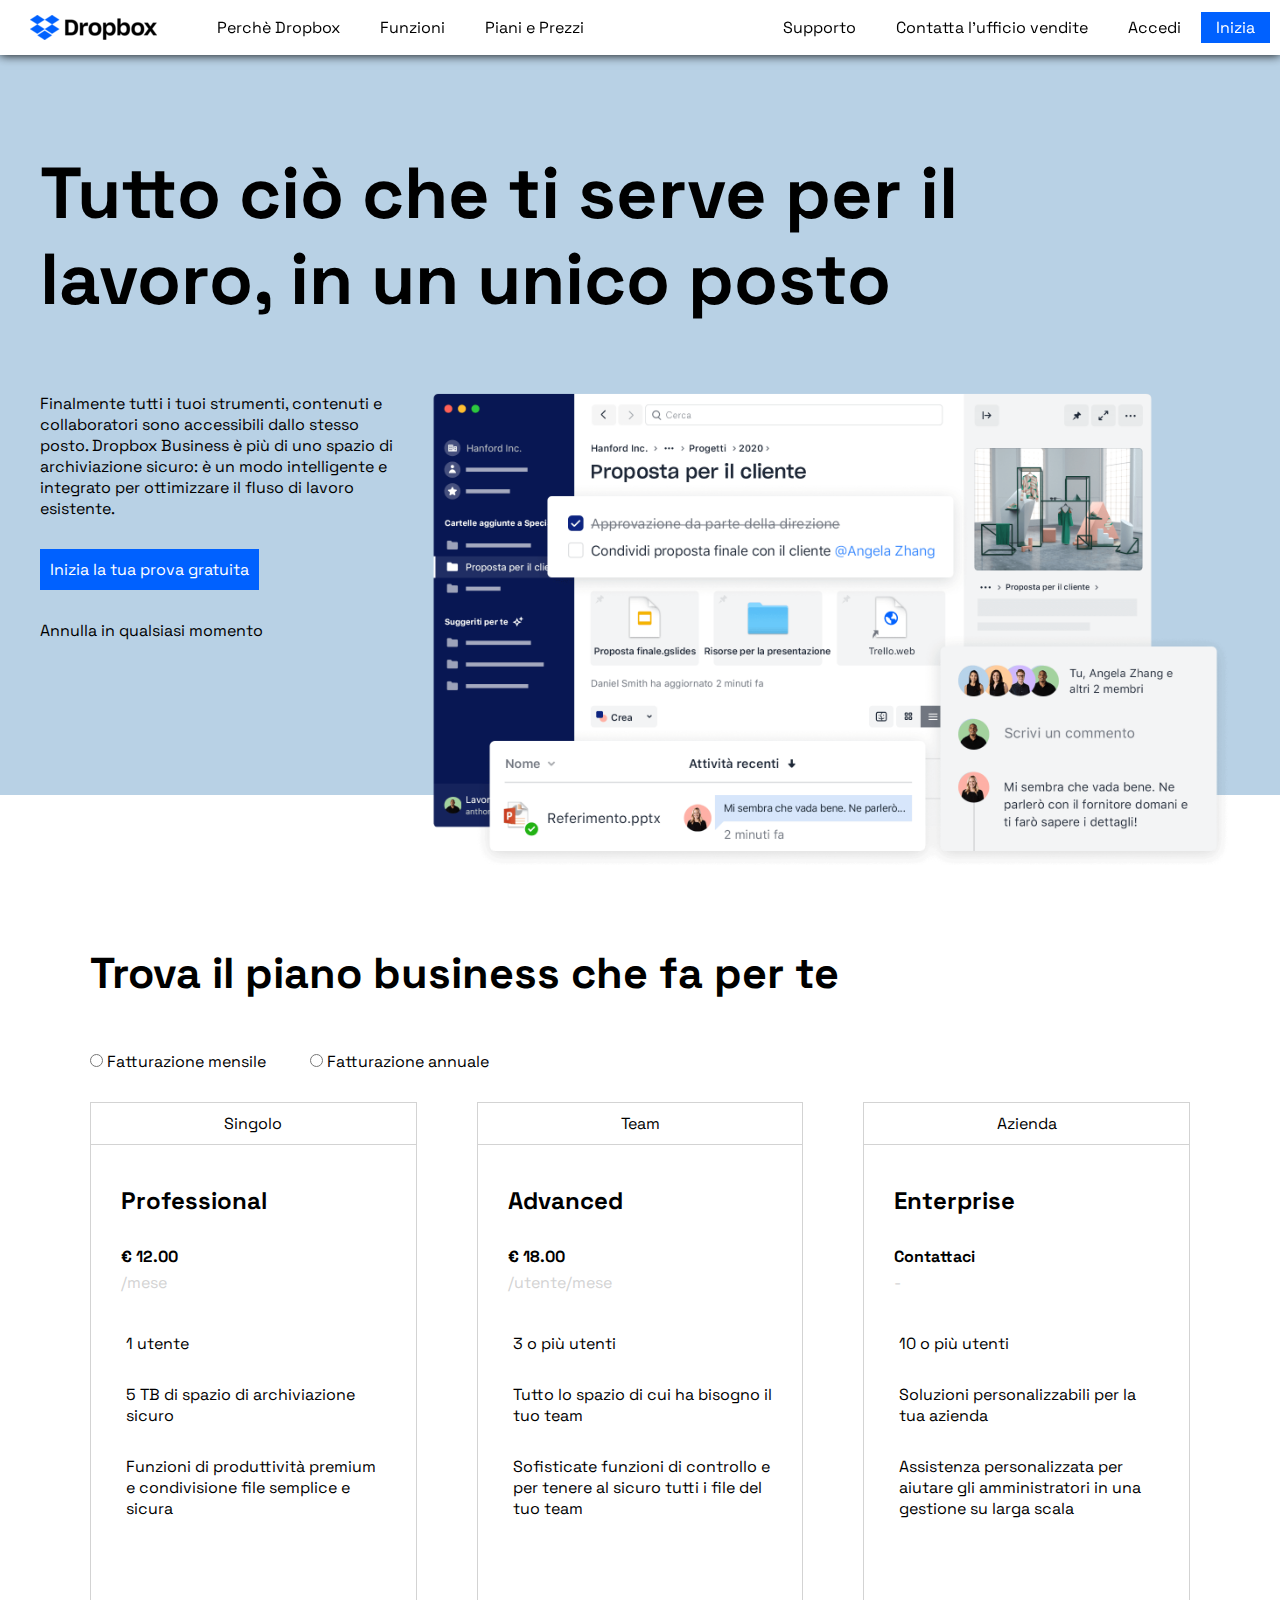
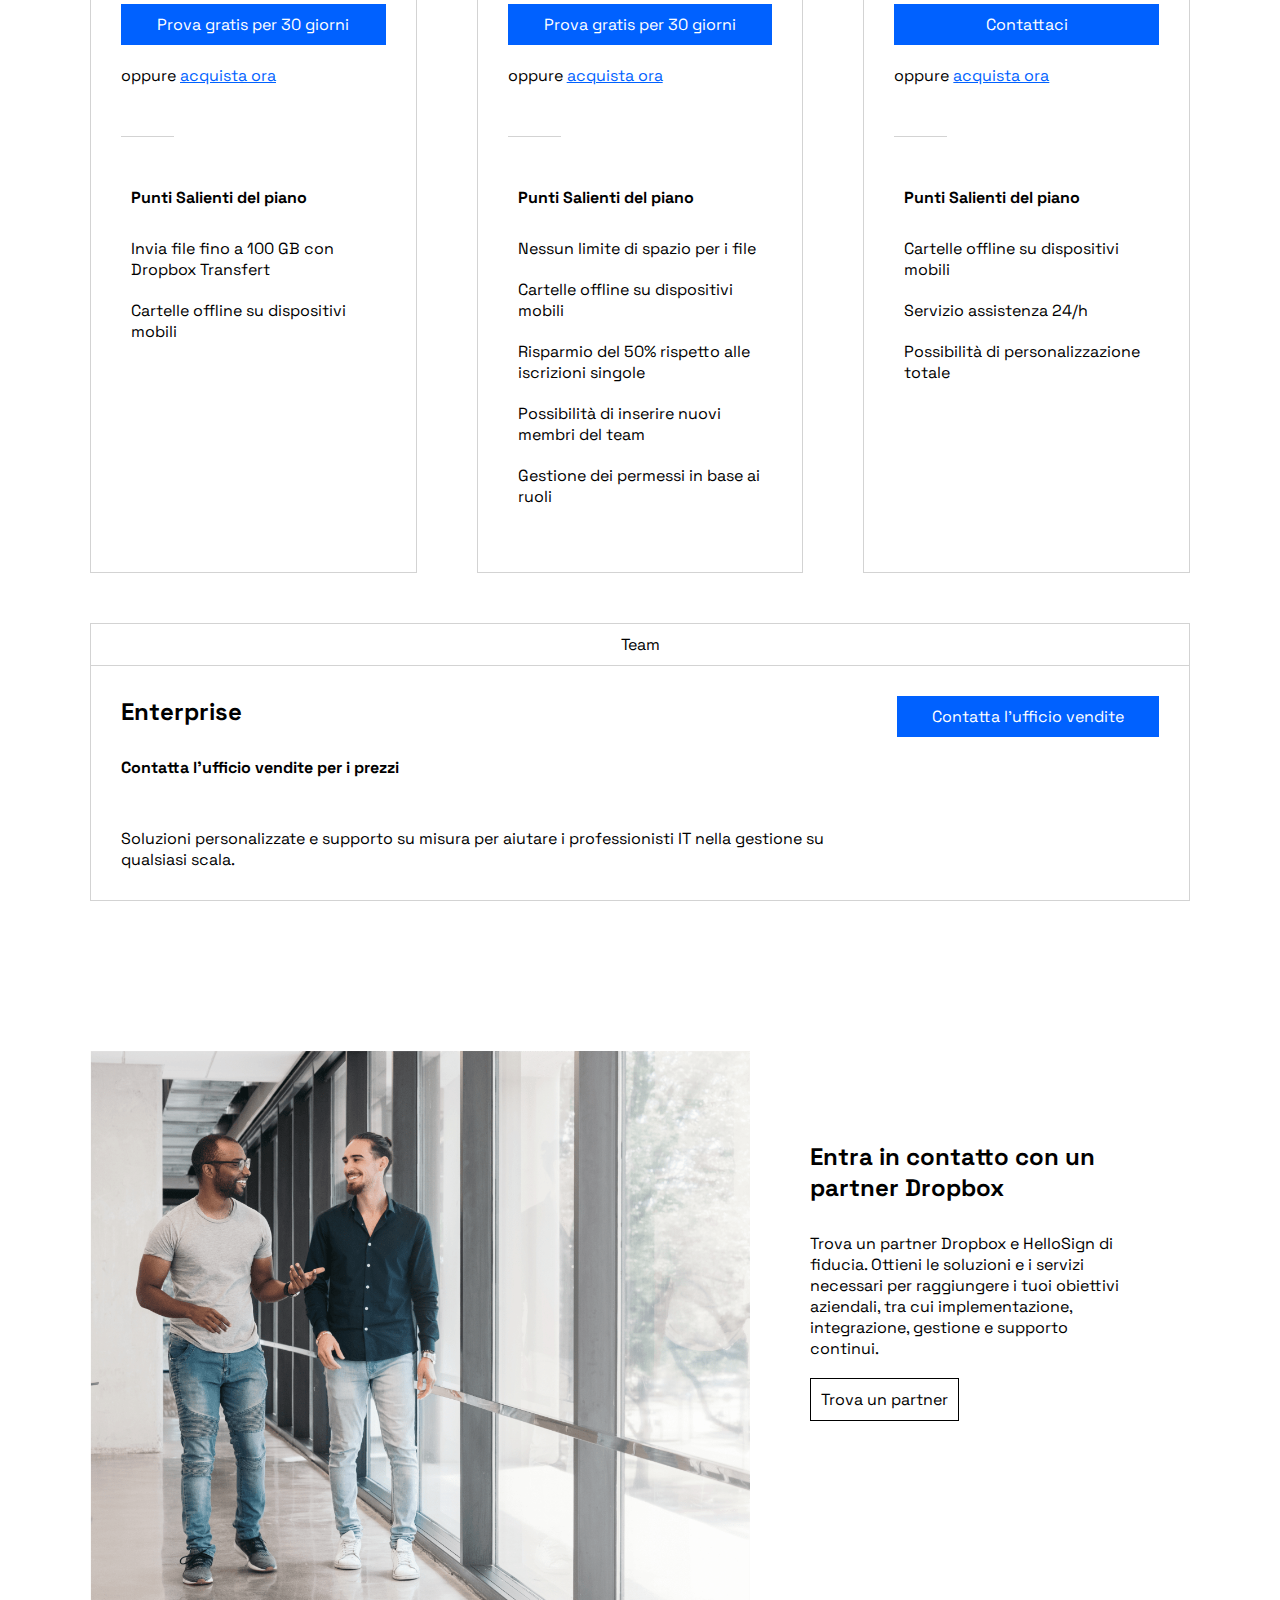
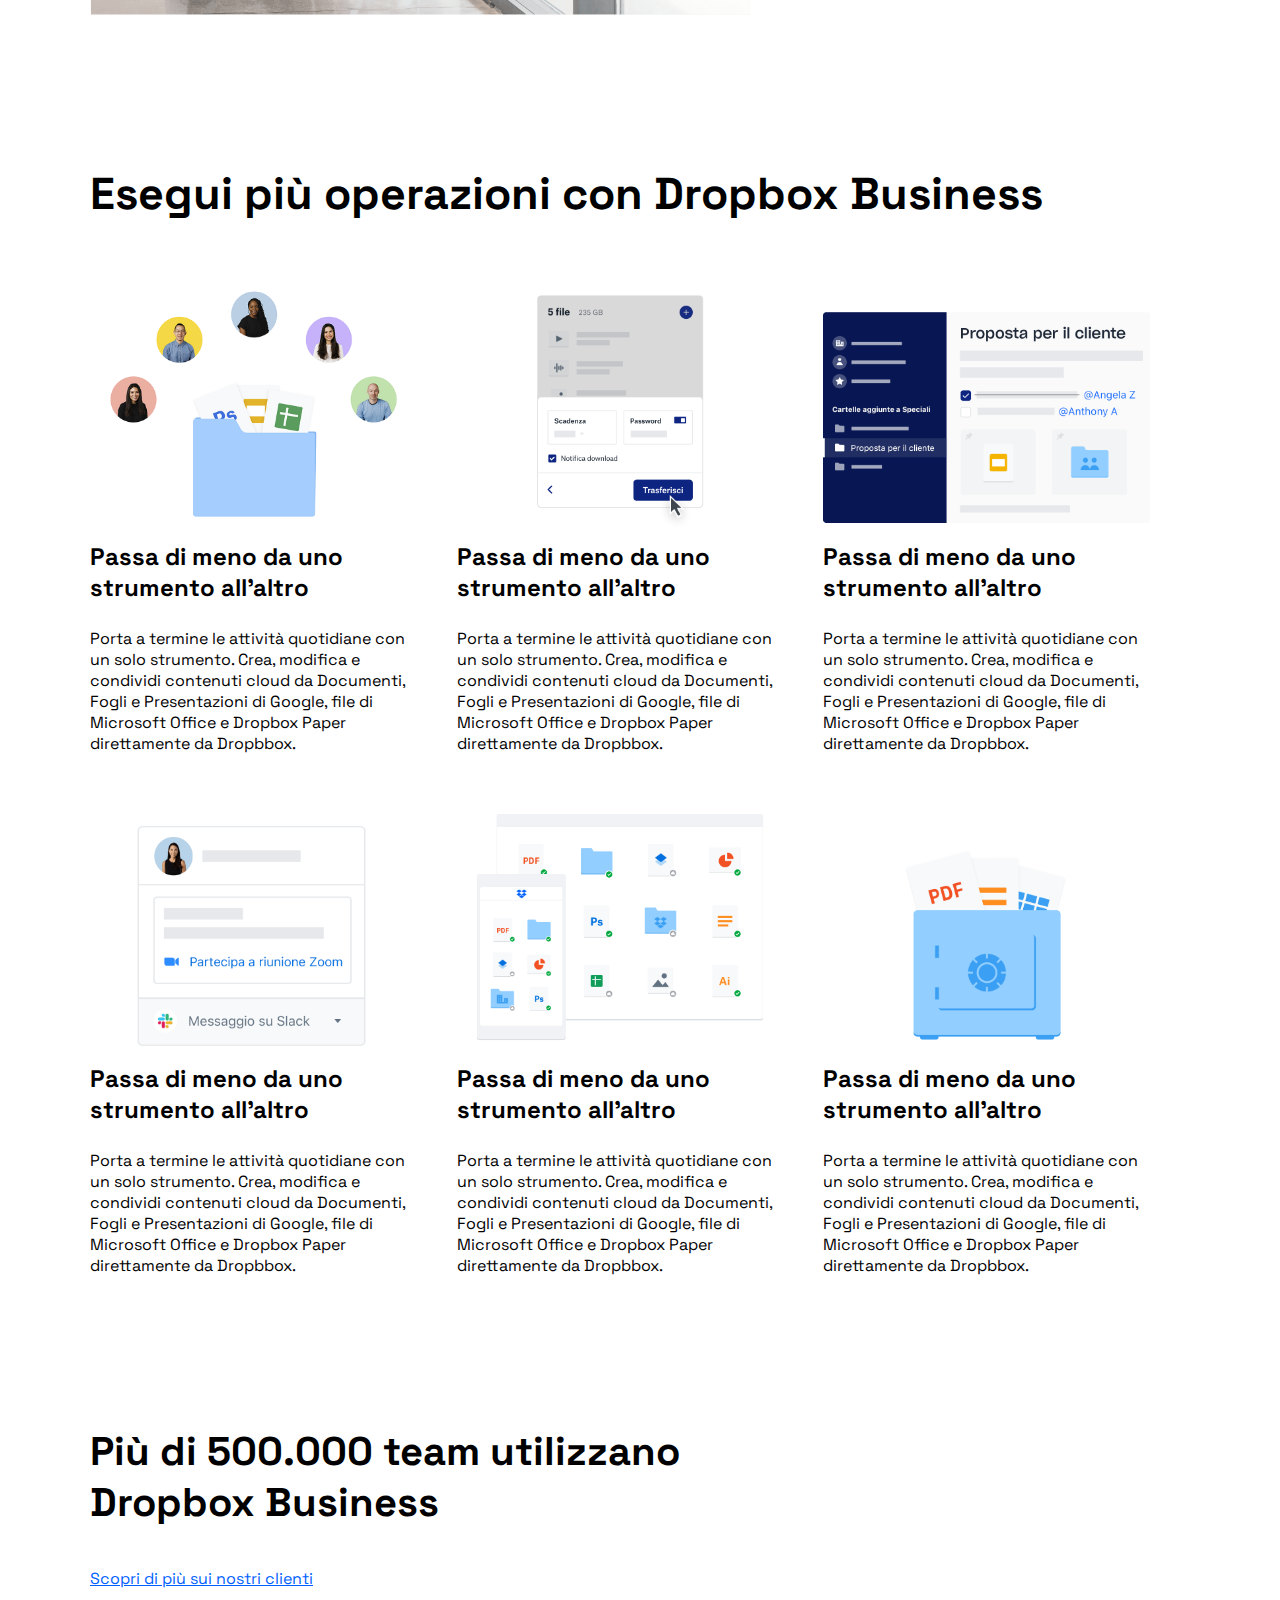
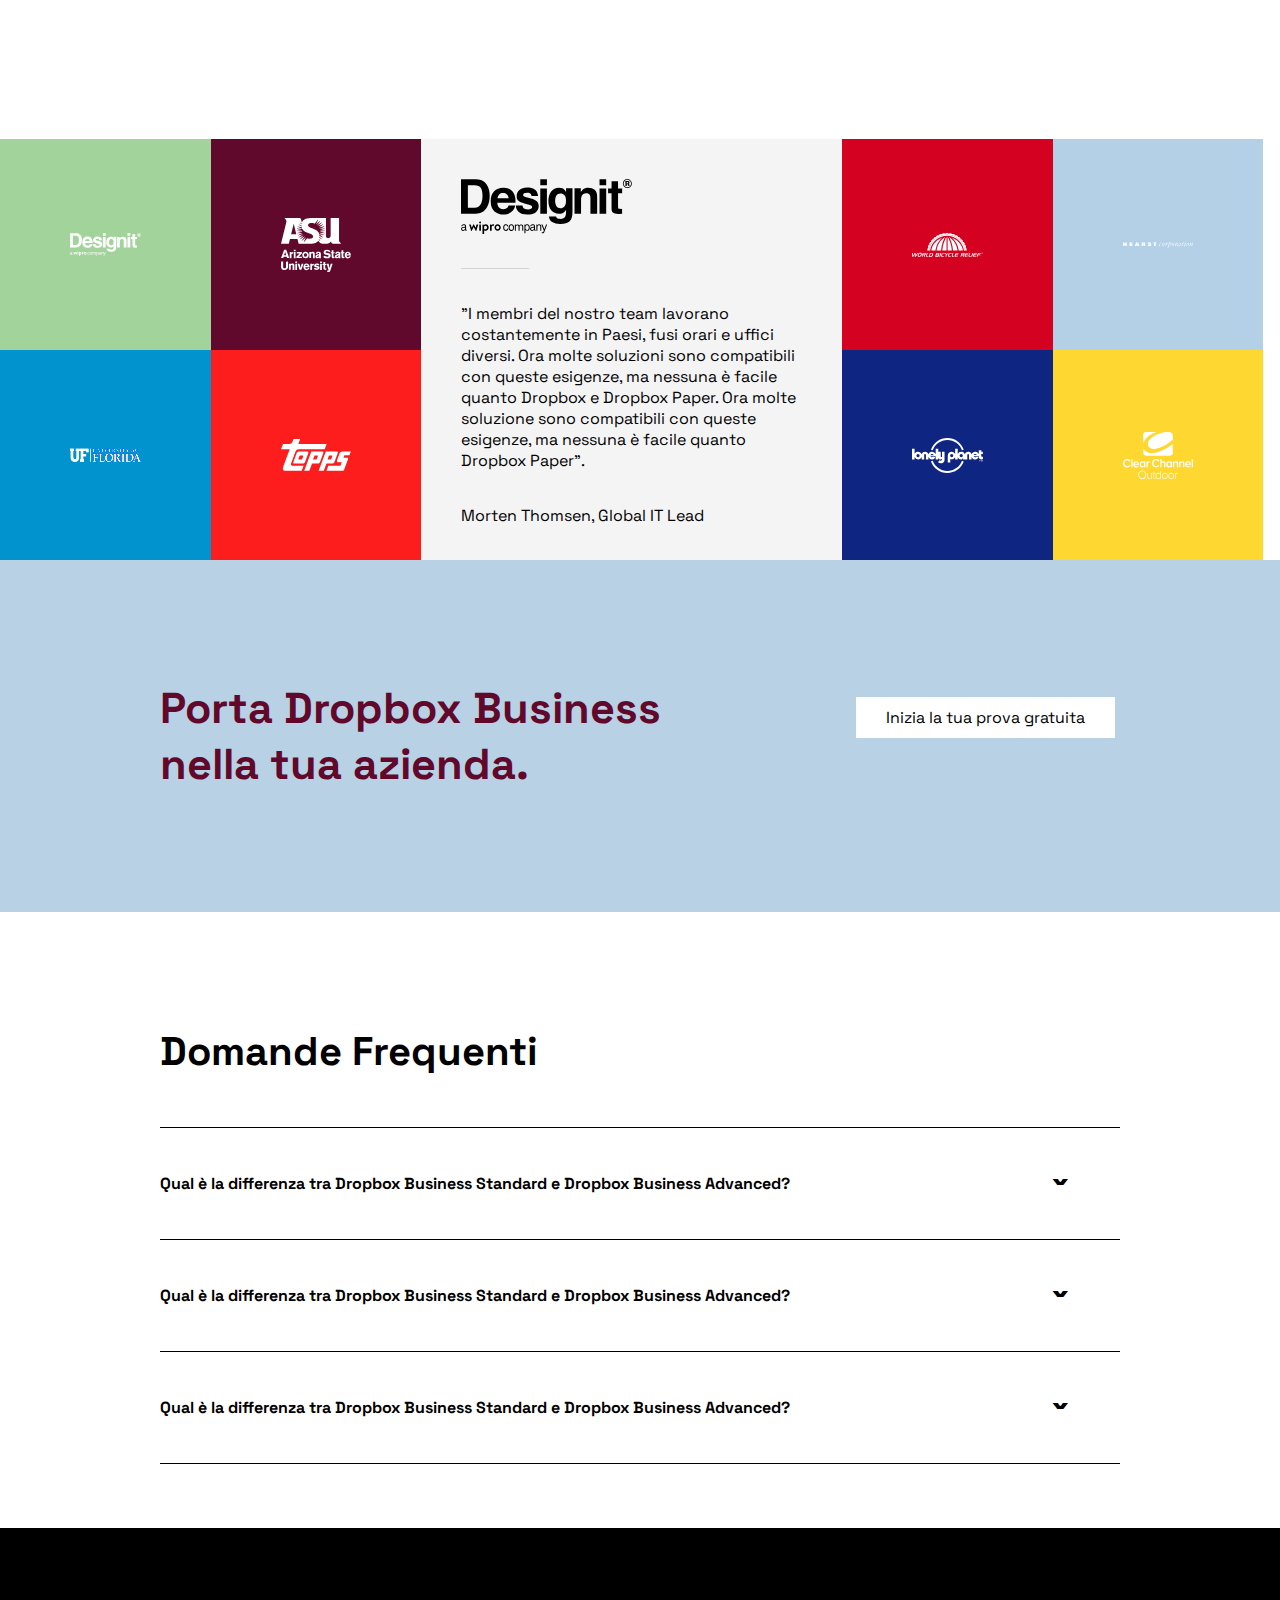
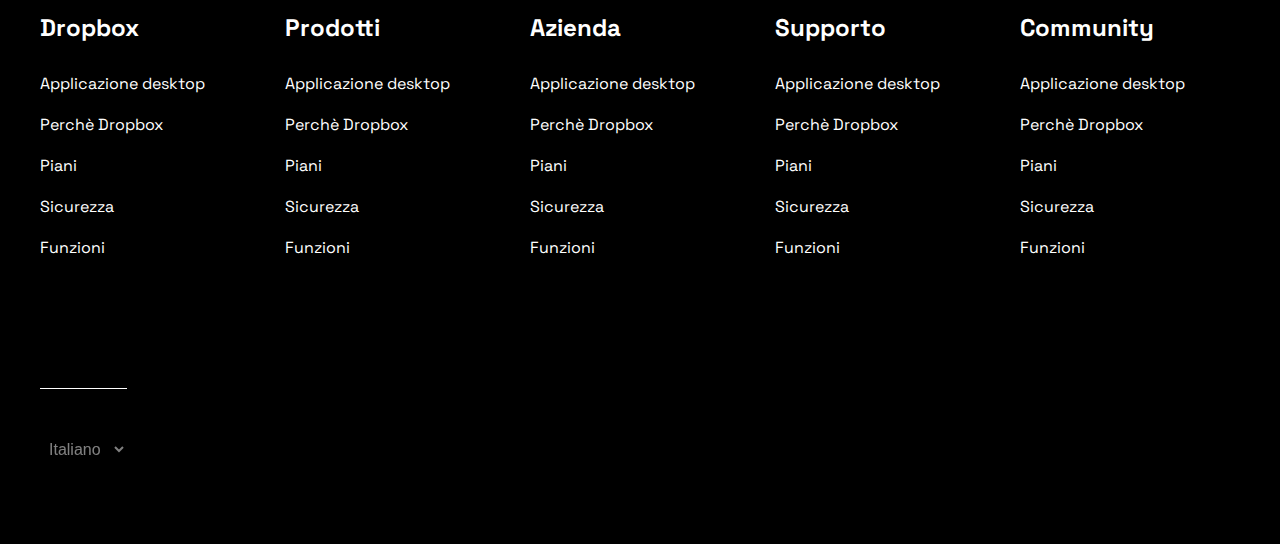
==== commit 66d3c16d: "full-page(must review responsivness+polish code)" ====
--- a/index.html
+++ b/index.html
@@ -1,61 +1,67 @@
 <!DOCTYPE html>
 <html lang="en">
+
 <head>
     <meta charset="UTF-8">
     <meta name="viewport" content="width=device-width, initial-scale=1.0">
     <link rel="preconnect" href="https://fonts.googleapis.com">
     <link rel="preconnect" href="https://fonts.gstatic.com" crossorigin>
     <link href="https://fonts.googleapis.com/css2?family=Space+Grotesk&display=swap" rel="stylesheet">
-    <link rel="stylesheet" href="https://cdnjs.cloudflare.com/ajax/libs/font-awesome/6.4.2/css/all.min.css" integrity="sha512-z3gLpd7yknf1YoNbCzqRKc4qyor8gaKU1qmn+CShxbuBusANI9QpRohGBreCFkKxLhei6S9CQXFEbbKuqLg0DA==" crossorigin="anonymous" referrerpolicy="no-referrer" />
+    <link rel="stylesheet" href="https://cdnjs.cloudflare.com/ajax/libs/font-awesome/6.4.2/css/all.min.css"
+        integrity="sha512-z3gLpd7yknf1YoNbCzqRKc4qyor8gaKU1qmn+CShxbuBusANI9QpRohGBreCFkKxLhei6S9CQXFEbbKuqLg0DA=="
+        crossorigin="anonymous" referrerpolicy="no-referrer" />
     <link rel="stylesheet" href="css/style.css">
     <title>Dropbox</title>
 </head>
+
 <body>
     <!-- header fixed -->
     <header>
-            <nav class="flex j-between nav-color ">
-                <!-- left-side -->
-                <div class="left-side-header flex align-center">
-                    <div>
-                        <h1 class="flex content-center"><img src="img/logo-small.png" alt="logo-dropbox"></h1>
-                    </div>
-                    <ul class="flex black-text align-center">
-                        <li><a href="">Perch&egrave; Dropbox</a></li>
-                        <li><a href="">Funzioni</a></li>
-                        <li><a href="">Piani e Prezzi</a></li>
-                    </ul>
-                </div>
-                <!-- right-side -->
-                <div class="right-side-header flex align-center">
-                    <ul class="flex black-text">
-                        <li><a href="">Supporto</a></li>
-                        <li><a href="">Contatta l'ufficio vendite</a></li>
-                        <li><a href="">Accedi</a></li>
-                        <li class="blue-button" ><a class="white-text" id="inizia" href="">Inizia</a></li>
-                    </ul>
-                </div>
-            </nav>
-
-            <!-- div.hero -->
-            <div class="hero">
-                <h2 class="hero-title">Tutto ci&ograve; che ti serve per il lavoro, in un unico posto</h2>
-                <div class="hero-container flex">
-                    <div class="flex f-column text-box">
-                        <p class="hero-paragraph">Finalmente tutti i tuoi strumenti, contenuti e collaboratori sono accessibili dallo stesso posto.
-                            Dropbox Business &egrave; pi&ugrave; di uno spazio di archiviazione sicuro: &egrave; un modo intelligente e integrato per ottimizzare il fluso di lavoro esistente.
-                        </p>
-                        <div><a class="blue-button action" role="button" href="">Inizia la tua prova gratuita</a></div>
-                        <div>Annulla in qualsiasi momento</div>
-                        <div><i class="fa-solid fa-arrow-down fa-2xl"></i></div>
-                    </div>
-                    <div class="hero-img-container flex f-column f-end">
-                        <img class="img" src="img/jumbo.png" alt="">
-                    </div>
-                </div>
-            </div>
+        <nav class="flex j-between nav-color ">
+            <!-- left-side -->
+            <div class="left-side-header flex align-center">
+                <div>
+                    <h1 class="flex content-center"><img src="img/logo-small.png" alt="logo-dropbox"></h1>
+                </div>
+                <ul class="flex black-text align-center">
+                    <li><a href="">Perch&egrave; Dropbox</a></li>
+                    <li><a href="">Funzioni</a></li>
+                    <li><a href="">Piani e Prezzi</a></li>
+                </ul>
+            </div>
+            <!-- right-side -->
+            <div class="right-side-header flex align-center">
+                <ul class="flex black-text">
+                    <li><a href="">Supporto</a></li>
+                    <li><a href="">Contatta l'ufficio vendite</a></li>
+                    <li><a href="">Accedi</a></li>
+                    <li class="blue-button"><a class="white-text" id="inizia" href="">Inizia</a></li>
+                </ul>
+            </div>
+        </nav>
+
+        <!-- div.hero -->
+        <div class="hero">
+            <h2 class="hero-title">Tutto ci&ograve; che ti serve per il lavoro, in un unico posto</h2>
+            <div class="hero-container flex">
+                <div class="flex f-column text-box">
+                    <p class="hero-paragraph">Finalmente tutti i tuoi strumenti, contenuti e collaboratori sono
+                        accessibili dallo stesso posto.
+                        Dropbox Business &egrave; pi&ugrave; di uno spazio di archiviazione sicuro: &egrave; un modo
+                        intelligente e integrato per ottimizzare il fluso di lavoro esistente.
+                    </p>
+                    <div><a class="blue-button action" role="button" href="">Inizia la tua prova gratuita</a></div>
+                    <div>Annulla in qualsiasi momento</div>
+                    <div><i class="fa-solid fa-arrow-down fa-2xl"></i></div>
+                </div>
+                <div class="hero-img-container flex f-column f-end">
+                    <img class="img" src="img/jumbo.png" alt="">
+                </div>
+            </div>
+        </div>
     </header>
 
-    <!-- div.container -->
+    <!-- wrapper -->
     <div class="wrapper">
         <main>
             <div class="monthly-annual">
@@ -90,11 +96,13 @@
                                 </li>
                                 <li class="flex">
                                     <div class="icon"><i class="fa-solid fa-share-nodes"></i></div>
-                                    <div>Funzioni di produttivit&agrave; premium e condivisione file semplice e sicura</div>
+                                    <div>Funzioni di produttivit&agrave; premium e condivisione file semplice e sicura
+                                    </div>
                                 </li>
                             </ul>
                         </div>
-                        <div class="blue-button action"><a class="blue-button action" role="button" href="">Prova gratis per 30 giorni</a></div>
+                        <div class="blue-button action"><a class="blue-button action" role="button" href="">Prova gratis
+                                per 30 giorni</a></div>
                         <div class="buy-now">oppure <a class="buy-action" href="">acquista ora</a></div>
                         <div class="line"></div>
                         <div class="best-features">
@@ -132,11 +140,13 @@
                                 </li>
                                 <li class="flex">
                                     <div class="icon"><i class="fa-solid fa-share-nodes"></i></div>
-                                    <div>Sofisticate funzioni di controllo e per tenere al sicuro tutti i file del tuo team</div>
+                                    <div>Sofisticate funzioni di controllo e per tenere al sicuro tutti i file del tuo
+                                        team</div>
                                 </li>
                             </ul>
                         </div>
-                        <div class="blue-button action"><a class="blue-button action" role="button" href="">Prova gratis per 30 giorni</a></div>
+                        <div class="blue-button action"><a class="blue-button action" role="button" href="">Prova gratis
+                                per 30 giorni</a></div>
                         <div class="buy-now">oppure <a class="buy-action" href="">acquista ora</a></div>
                         <div class="line"></div>
                         <div class="best-features">
@@ -186,11 +196,13 @@
                                 </li>
                                 <li class="flex">
                                     <div class="icon"><i class="fa-solid fa-share-nodes"></i></div>
-                                    <div>Assistenza personalizzata per aiutare gli amministratori in una gestione su larga scala</div>
+                                    <div>Assistenza personalizzata per aiutare gli amministratori in una gestione su
+                                        larga scala</div>
                                 </li>
                             </ul>
                         </div>
-                        <div class="blue-button action"><a class="blue-button action" role="button" href="">Contattaci</a></div>
+                        <div class="blue-button action"><a class="blue-button action" role="button"
+                                href="">Contattaci</a></div>
                         <div class="buy-now">oppure <a class="buy-action" href="">acquista ora</a></div>
                         <div class="line"></div>
                         <div class="best-features">
@@ -219,9 +231,11 @@
                     <div class="setup">
                         <h3 class="plan-type h3-team">Enterprise</h3>
                         <div class="contact-office">Contatta l'ufficio vendite per i prezzi</div>
-                        <p>Soluzioni personalizzate e supporto su misura per aiutare i professionisti IT nella gestione su qualsiasi scala.</p>
-                    </div>
-                    <div class="setup-bis"><a class="blue-button contact" role="button" href="">Contatta l'ufficio vendite</a>
+                        <p>Soluzioni personalizzate e supporto su misura per aiutare i professionisti IT nella gestione
+                            su qualsiasi scala.</p>
+                    </div>
+                    <div class="setup-bis"><a class="blue-button contact" role="button" href="">Contatta l'ufficio
+                            vendite</a>
                     </div>
                 </div>
             </div>
@@ -232,8 +246,11 @@
                 </div>
                 <div class="partner-text-box">
                     <h3 class="plan-type">Entra in contatto con un partner Dropbox</h3>
-                    <p>Trova un partner Dropbox e HelloSign di fiducia. Ottieni le soluzioni e i servizi necessari per raggiungere i tuoi obiettivi aziendali, tra cui implementazione, integrazione, gestione e supporto continui.</p>
-                    <div class="partner-button"><a class="partner-button-text" href="" role="button">Trova un partner</a></div>
+                    <p>Trova un partner Dropbox e HelloSign di fiducia. Ottieni le soluzioni e i servizi necessari per
+                        raggiungere i tuoi obiettivi aziendali, tra cui implementazione, integrazione, gestione e
+                        supporto continui.</p>
+                    <div class="partner-button"><a class="partner-button-text" href="" role="button">Trova un
+                            partner</a></div>
                 </div>
             </div>
 
@@ -249,7 +266,9 @@
                             <img class="img" src="img/business-feature-switching-tools.png" alt="switching-tools">
                         </figure>
                         <h4 class="section-h4">Passa di meno da uno strumento all'altro</h4>
-                        <p>Porta a termine le attivit&agrave; quotidiane con un solo strumento. Crea, modifica e condividi contenuti cloud da Documenti, Fogli e Presentazioni di Google, file di Microsoft Office e Dropbox Paper direttamente da Dropbbox.</p>
+                        <p>Porta a termine le attivit&agrave; quotidiane con un solo strumento. Crea, modifica e
+                            condividi contenuti cloud da Documenti, Fogli e Presentazioni di Google, file di Microsoft
+                            Office e Dropbox Paper direttamente da Dropbbox.</p>
                     </div>
                 </section>
                 <section class="business-section">
@@ -259,7 +278,9 @@
                             <img class="img" src="img/business-feature-send-files-it.png" alt="switching-tools">
                         </figure>
                         <h4 class="section-h4">Passa di meno da uno strumento all'altro</h4>
-                        <p>Porta a termine le attivit&agrave; quotidiane con un solo strumento. Crea, modifica e condividi contenuti cloud da Documenti, Fogli e Presentazioni di Google, file di Microsoft Office e Dropbox Paper direttamente da Dropbbox.</p>
+                        <p>Porta a termine le attivit&agrave; quotidiane con un solo strumento. Crea, modifica e
+                            condividi contenuti cloud da Documenti, Fogli e Presentazioni di Google, file di Microsoft
+                            Office e Dropbox Paper direttamente da Dropbbox.</p>
                     </div>
                 </section>
                 <section class="business-section">
@@ -269,7 +290,9 @@
                             <img class="img" src="img/business-feature-coordinate-it.png" alt="switching-tools">
                         </figure>
                         <h4 class="section-h4">Passa di meno da uno strumento all'altro</h4>
-                        <p>Porta a termine le attivit&agrave; quotidiane con un solo strumento. Crea, modifica e condividi contenuti cloud da Documenti, Fogli e Presentazioni di Google, file di Microsoft Office e Dropbox Paper direttamente da Dropbbox.</p>
+                        <p>Porta a termine le attivit&agrave; quotidiane con un solo strumento. Crea, modifica e
+                            condividi contenuti cloud da Documenti, Fogli e Presentazioni di Google, file di Microsoft
+                            Office e Dropbox Paper direttamente da Dropbbox.</p>
                     </div>
                 </section>
                 <section class="business-section">
@@ -279,7 +302,9 @@
                             <img class="img" src="img/business-feature-integrations-it.png" alt="switching-tools">
                         </figure>
                         <h4 class="section-h4">Passa di meno da uno strumento all'altro</h4>
-                        <p>Porta a termine le attivit&agrave; quotidiane con un solo strumento. Crea, modifica e condividi contenuti cloud da Documenti, Fogli e Presentazioni di Google, file di Microsoft Office e Dropbox Paper direttamente da Dropbbox.</p>
+                        <p>Porta a termine le attivit&agrave; quotidiane con un solo strumento. Crea, modifica e
+                            condividi contenuti cloud da Documenti, Fogli e Presentazioni di Google, file di Microsoft
+                            Office e Dropbox Paper direttamente da Dropbbox.</p>
                     </div>
                 </section>
                 <section class="business-section">
@@ -289,7 +314,9 @@
                             <img class="img" src="img/business-feature-multi-device.png" alt="switching-tools">
                         </figure>
                         <h4 class="section-h4">Passa di meno da uno strumento all'altro</h4>
-                        <p>Porta a termine le attivit&agrave; quotidiane con un solo strumento. Crea, modifica e condividi contenuti cloud da Documenti, Fogli e Presentazioni di Google, file di Microsoft Office e Dropbox Paper direttamente da Dropbbox.</p>
+                        <p>Porta a termine le attivit&agrave; quotidiane con un solo strumento. Crea, modifica e
+                            condividi contenuti cloud da Documenti, Fogli e Presentazioni di Google, file di Microsoft
+                            Office e Dropbox Paper direttamente da Dropbbox.</p>
                     </div>
                 </section>
                 <section class="business-section">
@@ -299,7 +326,9 @@
                             <img class="img" src="img/business-feature-security.png" alt="switching-tools">
                         </figure>
                         <h4 class="section-h4">Passa di meno da uno strumento all'altro</h4>
-                        <p>Porta a termine le attivit&agrave; quotidiane con un solo strumento. Crea, modifica e condividi contenuti cloud da Documenti, Fogli e Presentazioni di Google, file di Microsoft Office e Dropbox Paper direttamente da Dropbbox.</p>
+                        <p>Porta a termine le attivit&agrave; quotidiane con un solo strumento. Crea, modifica e
+                            condividi contenuti cloud da Documenti, Fogli e Presentazioni di Google, file di Microsoft
+                            Office e Dropbox Paper direttamente da Dropbbox.</p>
                     </div>
                 </section>
 
@@ -316,9 +345,9 @@
             </div>
         </main>
     </div>
-        
-    <!-- section.affiliate-names -->
-    <section class="affiliate-names flex f-wrap">
+
+    <!-- affiliate-names -->
+    <aside class="affiliate-names flex f-wrap">
         <!-- right-box -->
         <div class="right-box flex f-wrap">
             <div class="box-setup">
@@ -361,7 +390,10 @@
                     <div class="logo-box-five box-color-five f-column row-gap">
                         <img class="logo-img-five" src="img/designit.svg" alt="designit-logo">
                         <div class="line-five"></div>
-                        <p>"I membri del nostro team lavorano costantemente in Paesi, fusi orari e uffici diversi. Ora molte soluzioni sono compatibili con queste esigenze, ma nessuna &egrave; facile quanto Dropbox e Dropbox Paper. Ora molte soluzione sono compatibili con queste esigenze, ma nessuna &egrave; facile quanto Dropbox Paper".</p>
+                        <p>"I membri del nostro team lavorano costantemente in Paesi, fusi orari e uffici diversi. Ora
+                            molte soluzioni sono compatibili con queste esigenze, ma nessuna &egrave; facile quanto
+                            Dropbox e Dropbox Paper. Ora molte soluzione sono compatibili con queste esigenze, ma
+                            nessuna &egrave; facile quanto Dropbox Paper".</p>
                         <div>Morten Thomsen, Global IT Lead</div>
                     </div>
                 </div>
@@ -403,9 +435,9 @@
                 </div>
             </div>
         </div>
-    </section>
-
-     <!-- free-trial -->
+    </aside>
+
+    <!-- free trial -->
     <div class="trial">
         <section class="free-trial-section flex">
             <div class="left-box-trial">
@@ -417,30 +449,96 @@
         </section>
     </div>
 
-    <!-- section.faq -->
+    <!-- faq -->
     <div class="faq">
         <section class="faq-setup">
             <h2 class="faq-h2">Domande Frequenti</h2>
             <details class="faq-list">
-                <summary><p>Qual &egrave; la differenza tra Dropbox Business Standard e Dropbox Business Advanced?</p></summary>
+                <summary class="faq-question flex j-between align-center">Qual &egrave; la differenza tra Dropbox
+                    Business Standard e Dropbox Business Advanced?</summary>
             </details>
             <details class="faq-list">
-                <summary><p>Qual &egrave; la differenza tra Dropbox Business Standard e Dropbox Business Advanced?</p></summary>
+                <summary class="faq-question flex j-between align-center">Qual &egrave; la differenza tra Dropbox
+                    Business Standard e Dropbox Business Advanced?</summary>
             </details>
             <details class="faq-list">
-                <summary><p>Qual &egrave; la differenza tra Dropbox Business Standard e Dropbox Business Advanced?</p></summary>
+                <summary class="faq-question flex j-between align-center">Qual &egrave; la differenza tra Dropbox
+                    Business Standard e Dropbox Business Advanced?</summary>
             </details>
         </section>
     </div>
 
-        <!-- footer -->
-        <footer>
-            <!-- <ul>
-                <li><a href=""></a></li>
-            </ul> -->
-        </footer>
-
-
-    
+    <!-- footer -->
+    <footer>
+        <div class="footer-container flex j-between f-wrap">
+            <ul class="footer-list">
+                <li>
+                    <h2 class="list-title">Dropbox</h2>
+                </li>
+                <li><a href="">Applicazione desktop</a></li>
+                <li><a href="">Perch&egrave; Dropbox</a></li>
+                <li><a href="">Piani</a></li>
+                <li><a href="">Sicurezza</a></li>
+                <li><a href="">Funzioni</a></li>
+            </ul>
+            <ul class="footer-list">
+                <li>
+                    <h2 class="list-title">Prodotti</h2>
+                </li>
+                <li><a href="">Applicazione desktop</a></li>
+                <li><a href="">Perch&egrave; Dropbox</a></li>
+                <li><a href="">Piani</a></li>
+                <li><a href="">Sicurezza</a></li>
+                <li><a href="">Funzioni</a></li>
+            </ul>
+            <ul class="footer-list">
+                <li>
+                    <h2 class="list-title">Azienda</h2>
+                </li>
+                <li><a href="">Applicazione desktop</a></li>
+                <li><a href="">Perch&egrave; Dropbox</a></li>
+                <li><a href="">Piani</a></li>
+                <li><a href="">Sicurezza</a></li>
+                <li><a href="">Funzioni</a></li>
+            </ul>
+            <ul class="footer-list">
+                <li>
+                    <h2 class="list-title">Supporto</h2>
+                </li>
+                <li><a href="">Applicazione desktop</a></li>
+                <li><a href="">Perch&egrave; Dropbox</a></li>
+                <li><a href="">Piani</a></li>
+                <li><a href="">Sicurezza</a></li>
+                <li><a href="">Funzioni</a></li>
+            </ul>
+            <ul class="footer-list">
+                <li>
+                    <h2 class="list-title">Community</h2>
+                </li>
+                <li><a href="">Applicazione desktop</a></li>
+                <li><a href="">Perch&egrave; Dropbox</a></li>
+                <li><a href="">Piani</a></li>
+                <li><a href="">Sicurezza</a></li>
+                <li><a href="">Funzioni</a></li>
+            </ul>
+            <div class="bottom-footer">
+                <div class="line-footer"></div>
+                <div>
+                    <i class="fa-solid fa-earth-europe"></i>
+                    <select name="languages" id="lang">
+                        <option value="italian">Italiano</option>
+                        <option value="german">Deutsch</option>
+                        <option value="spanish">Espa&ntilde;ol</option>
+                        <option value="french">Fran&ccedil;ais</option>
+                    </select>
+                </div>
+            </div>
+        </div>
+
+    </footer>
+
+
+
 </body>
-</html>
+
+</html>--- a/css/style.css
+++ b/css/style.css
@@ -33,7 +33,7 @@
     background-color: var(--color-hero);
 }
 
-.hero-container, .hero-title, .wrapper, .enterprise-box, .free-trial-section, .faq{
+.hero-container, .hero-title, .wrapper, .enterprise-box, .free-trial-section, .faq, .footer-container{
     max-width: 1200px;
     margin: 0 auto;
 }
@@ -47,33 +47,29 @@
 .flex{
     display: flex;
 }
-
 .j-between{
     justify-content: space-between;
 }
-
 .align-center{
     align-items: center;
 }
-
 .content-center{
     align-content: center;
 }
-
 .f-wrap{
     flex-wrap: wrap;
 }
-
 .f-column{
     flex-direction: column;
 }
-
 .f-end{
     justify-content: flex-end;
 }
-
 .f-row{
     flex-direction: row;
+}
+.align-center{
+    align-items: center;
 }
 
 /* nav */
@@ -501,28 +497,69 @@
     width: 40%;
 }
 .button-text{
-    padding: 10px 20px;
+    padding: 10px 30px;
     background-color: var(--color-white);
     color: var(--color-black);
 }
 
 /* faq section */
 .faq{
-    justify-content: center;
-    align-items: center;
-    margin-top: 5%;
+    margin: 5% auto;
 }
 .faq-setup{
+    width: 80%;
     margin-left: 10%;
 }
-
 .faq-h2{
-    padding: 40px 0;
+    padding: 50px 0;
     font-size: 2.5em;
     font-weight: bolder;
+    border-bottom: 1px solid var(--color-black);
 }
 .faq-list{
-    padding: 40px 0;
-    border-top: 1px solid var(--color-black);
+    padding: 30px 0;
     border-bottom: 1px solid var(--color-black);
-}+    font-weight: bold;
+}
+.faq-question:after{
+    content: "\02C7";
+    font-size: 2.5em;
+    transform: translate(-50px, 10px);
+}
+
+/* footer */
+
+footer{
+    background-color: var(--color-black);
+}
+.footer-container{
+    padding: 5% 0;
+    column-gap: 20px;
+}
+.footer-list{
+    width: calc(100% / 5 - 20px);
+}
+.footer-list *{
+    color: var(--color-white);
+    padding: 10px 0;
+}
+.bottom-footer{
+   margin-top: 10%; ;
+   padding: 0 40px 20px 0;
+}
+.line-footer{
+    border-bottom: 1px solid var(--color-white);
+    margin-bottom: 50px;
+}
+.fa-earth-europe{
+    color: var(--color-white);
+    opacity: 50%;
+    margin-right: 5px;
+}
+#lang{
+    background-color: var(--color-black);
+    border: none;
+    color: var(--color-white);
+    font-size: 1em;
+    opacity: 50%;
+}
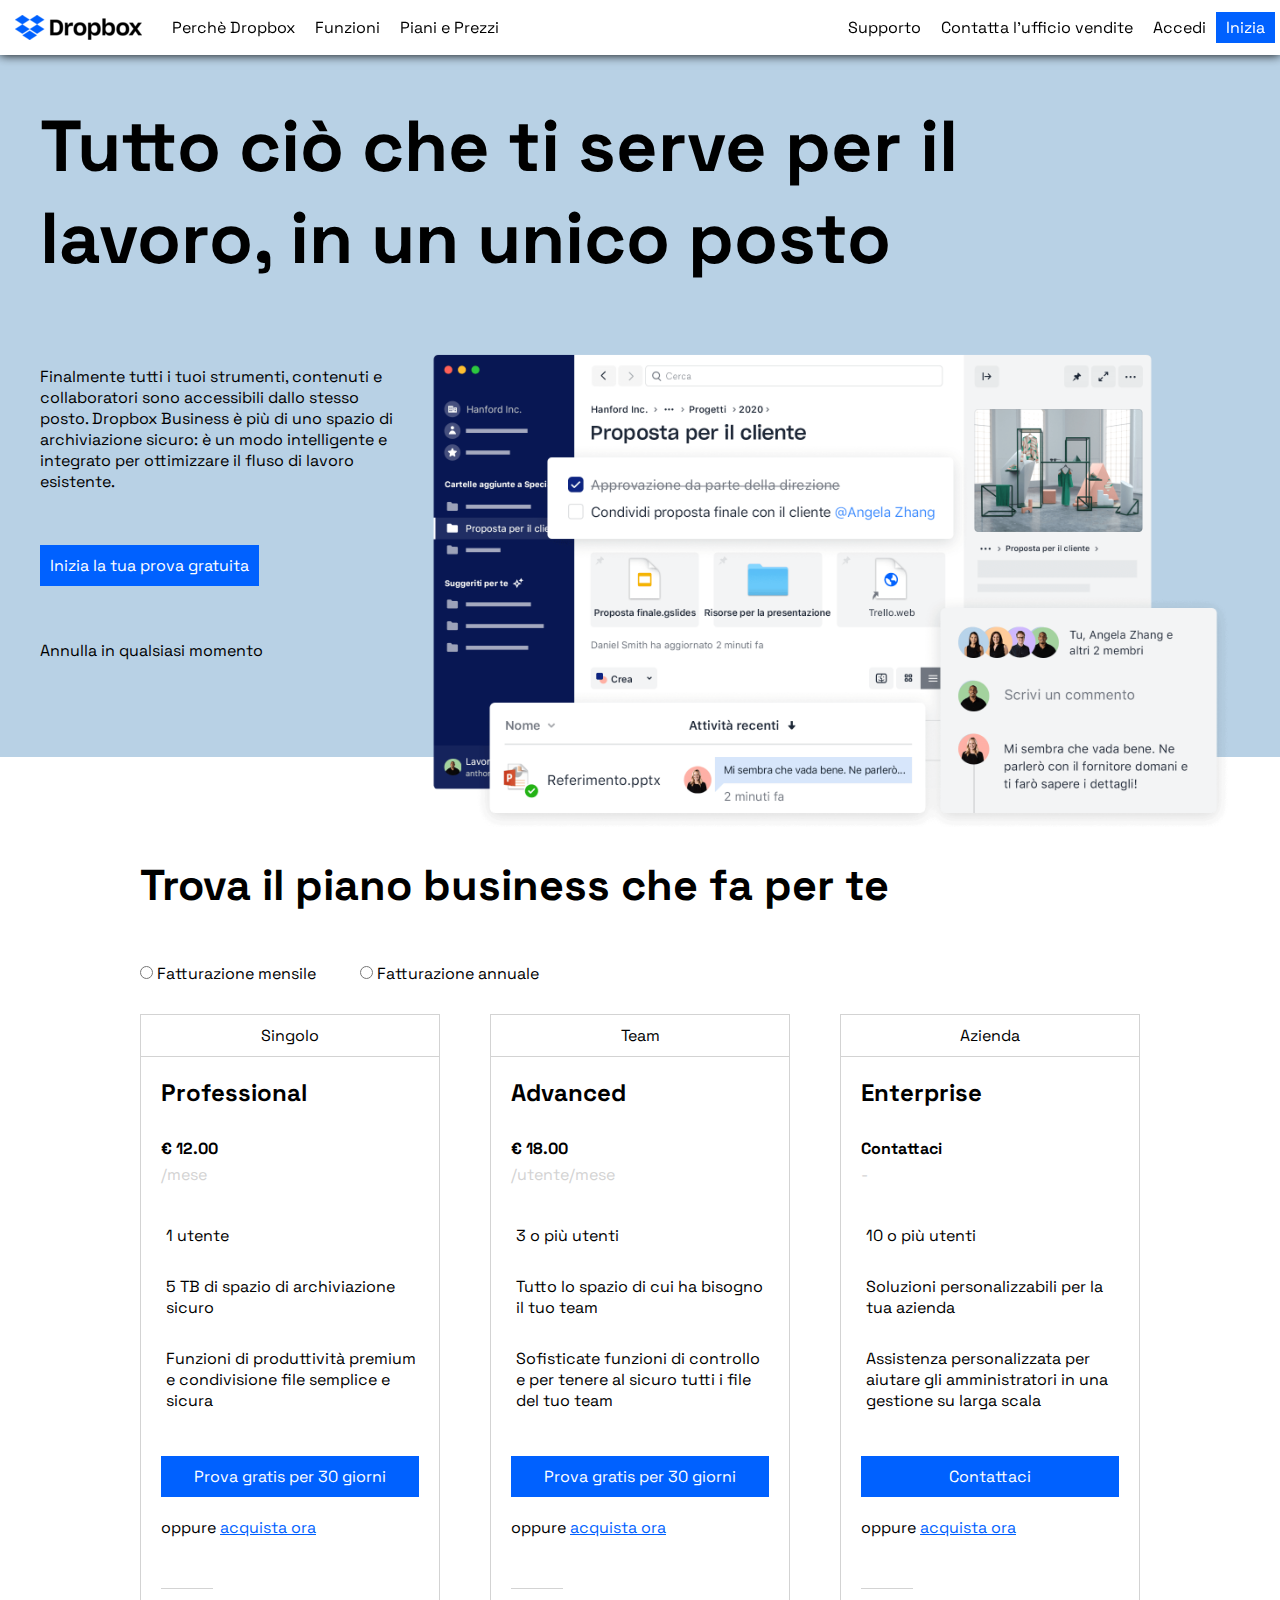
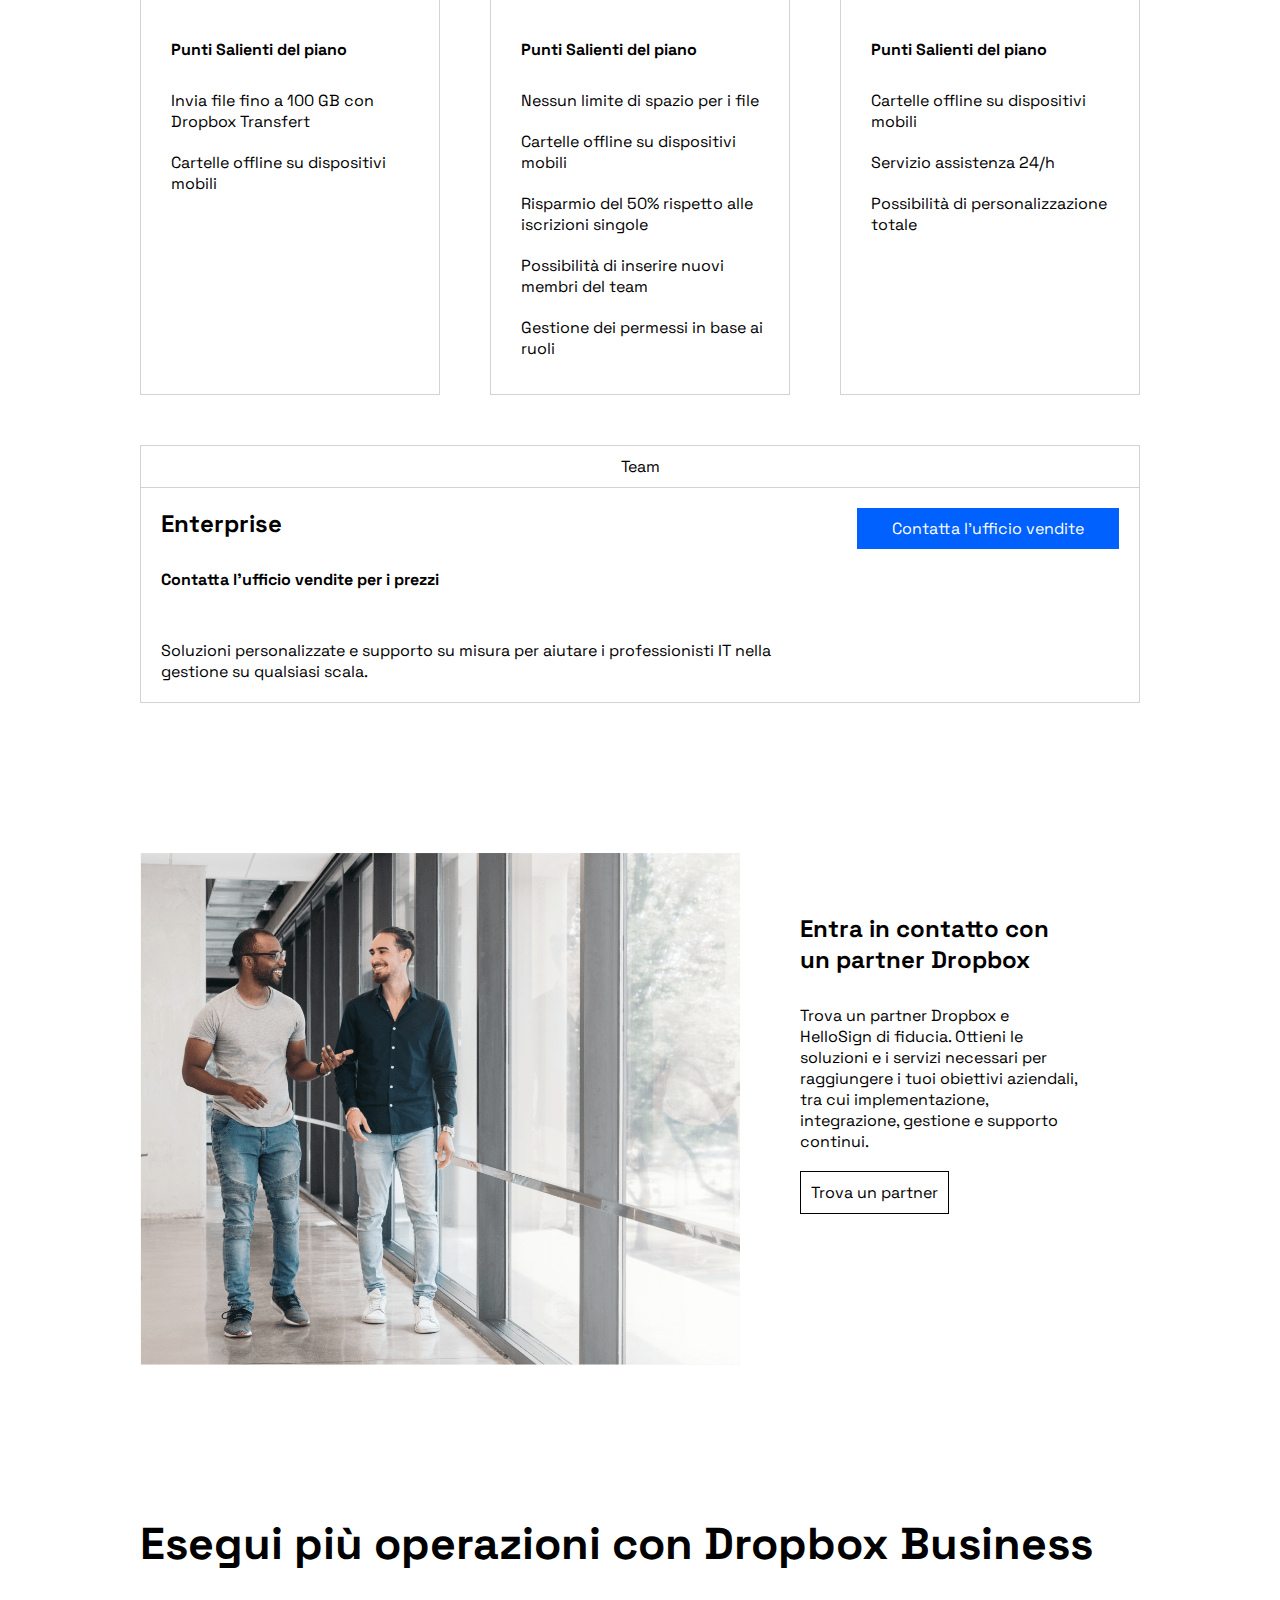
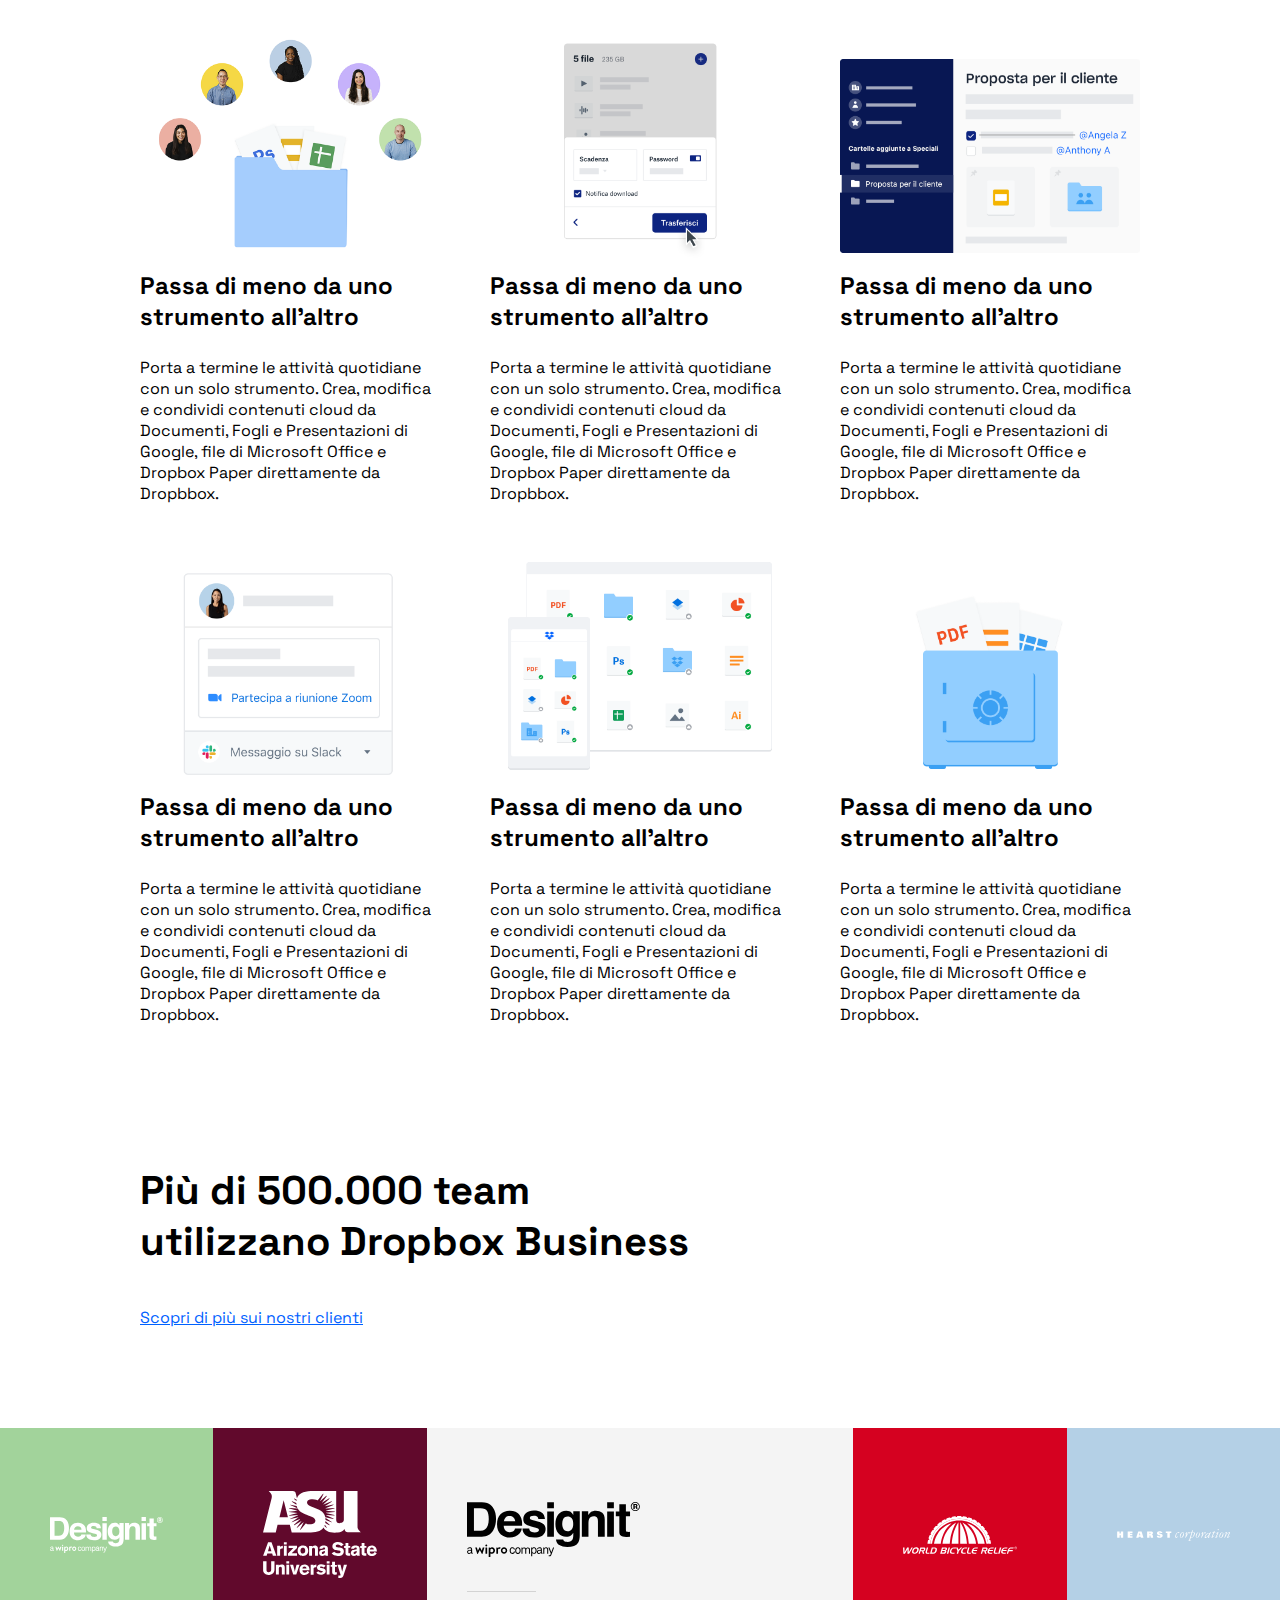
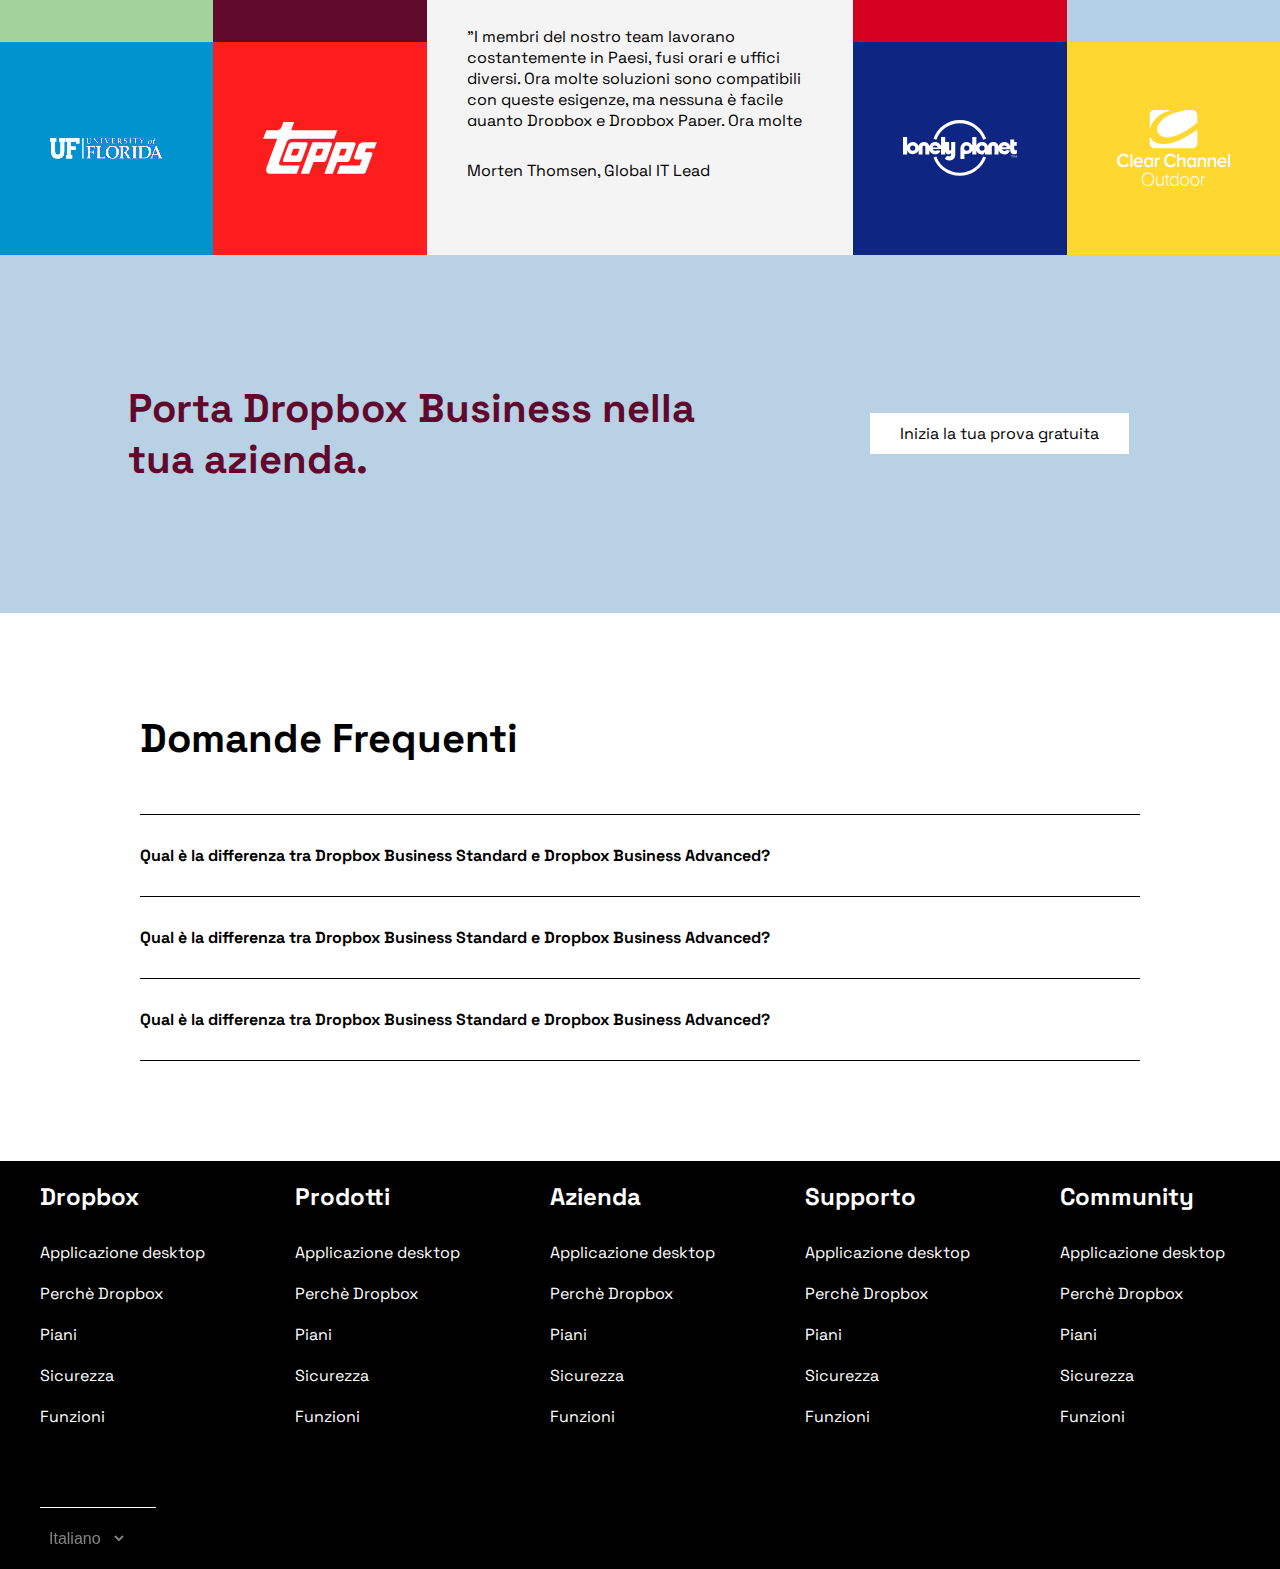
==== commit 4ae27124: "reviwed full code and polished css file" ====
--- a/index.html
+++ b/index.html
@@ -17,7 +17,7 @@
 <body>
     <!-- header fixed -->
     <header>
-        <nav class="flex j-between nav-color ">
+        <nav class="flex j-between">
             <!-- left-side -->
             <div class="left-side-header flex align-center">
                 <div>
@@ -40,30 +40,33 @@
             </div>
         </nav>
 
-        <!-- div.hero -->
-        <div class="hero">
-            <h2 class="hero-title">Tutto ci&ograve; che ti serve per il lavoro, in un unico posto</h2>
-            <div class="hero-container flex">
-                <div class="flex f-column text-box">
-                    <p class="hero-paragraph">Finalmente tutti i tuoi strumenti, contenuti e collaboratori sono
-                        accessibili dallo stesso posto.
-                        Dropbox Business &egrave; pi&ugrave; di uno spazio di archiviazione sicuro: &egrave; un modo
-                        intelligente e integrato per ottimizzare il fluso di lavoro esistente.
-                    </p>
-                    <div><a class="blue-button action" role="button" href="">Inizia la tua prova gratuita</a></div>
-                    <div>Annulla in qualsiasi momento</div>
-                    <div><i class="fa-solid fa-arrow-down fa-2xl"></i></div>
-                </div>
-                <div class="hero-img-container flex f-column f-end">
-                    <img class="img" src="img/jumbo.png" alt="">
+        <!-- hero -->
+        <div class="hero ">
+            <div class="container">
+                <h2 class="hero-title">Tutto ci&ograve; che ti serve per il lavoro, in un unico posto</h2>
+                <div class="flex">
+                    <div class="flex f-column text-box content-center j-around">
+                        <p>Finalmente tutti i tuoi strumenti, contenuti e collaboratori sono
+                            accessibili dallo stesso posto.
+                            Dropbox Business &egrave; pi&ugrave; di uno spazio di archiviazione sicuro: &egrave; un modo
+                            intelligente e integrato per ottimizzare il fluso di lavoro esistente.
+                        </p>
+                        <div><a class="blue-button action" role="button" href="">Inizia la tua prova gratuita</a></div>
+                        <div>Annulla in qualsiasi momento</div>
+                        <div><i class="fa-solid fa-arrow-down fa-2xl"></i></div>
+                    </div>
+                    <div class="hero-img-container flex f-column f-end">
+                        <img class="img" src="img/jumbo.png" alt="">
+                    </div>
                 </div>
             </div>
         </div>
     </header>
 
     <!-- wrapper -->
-    <div class="wrapper">
+    <div class="container-small">
         <main>
+            <!-- monthly or yearly plan -->
             <div class="monthly-annual">
                 <h2 class="business-text">Trova il piano business che fa per te</h2>
                 <div class="payment-box">
@@ -75,7 +78,7 @@
             </div>
 
             <!-- div.bussiness-options -->
-            <div class="business-options flex f-wrap j-between">
+            <div class="flex j-between">
                 <div class="card">
                     <div class="option-header"><i class="fa-solid fa-user"></i> Singolo</div>
                     <div class="card-padding">
@@ -101,7 +104,7 @@
                                 </li>
                             </ul>
                         </div>
-                        <div class="blue-button action"><a class="blue-button action" role="button" href="">Prova gratis
+                        <div class="blue-button action"><a class="blue-button" role="button" href="">Prova gratis
                                 per 30 giorni</a></div>
                         <div class="buy-now">oppure <a class="buy-action" href="">acquista ora</a></div>
                         <div class="line"></div>
@@ -145,7 +148,7 @@
                                 </li>
                             </ul>
                         </div>
-                        <div class="blue-button action"><a class="blue-button action" role="button" href="">Prova gratis
+                        <div class="blue-button action"><a class="blue-button" role="button" href="">Prova gratis
                                 per 30 giorni</a></div>
                         <div class="buy-now">oppure <a class="buy-action" href="">acquista ora</a></div>
                         <div class="line"></div>
@@ -201,8 +204,8 @@
                                 </li>
                             </ul>
                         </div>
-                        <div class="blue-button action"><a class="blue-button action" role="button"
-                                href="">Contattaci</a></div>
+                        <div class="blue-button action"><a class="blue-button" role="button" href="">Contattaci</a>
+                            </div>
                         <div class="buy-now">oppure <a class="buy-action" href="">acquista ora</a></div>
                         <div class="line"></div>
                         <div class="best-features">
@@ -225,11 +228,12 @@
                     </div>
                 </div>
             </div>
+            <!-- enterprise box -->
             <div class="enterprise-box">
                 <div class="enterprise"><i class="fa-solid fa-hotel"></i> Team</div>
                 <div class="flex j-between padding">
                     <div class="setup">
-                        <h3 class="plan-type h3-team">Enterprise</h3>
+                        <h3 class="plan-type">Enterprise</h3>
                         <div class="contact-office">Contatta l'ufficio vendite per i prezzi</div>
                         <p>Soluzioni personalizzate e supporto su misura per aiutare i professionisti IT nella gestione
                             su qualsiasi scala.</p>
@@ -240,6 +244,7 @@
                 </div>
             </div>
 
+            <!-- become a partner -->
             <div class="dropbox-partner flex">
                 <div class="img-container flex">
                     <img class="img" src="img/partner.png" alt="partner">
@@ -257,7 +262,7 @@
             <!-- section - title -->
             <h2 class="section-title">Esegui pi&ugrave; operazioni con Dropbox Business</h2>
             <!-- div.dropbox-business -->
-            <div class="flex f-wrap section-container ">
+            <div class="flex f-wrap section-container j-between">
                 <!-- div.business-features FLEXED-->
                 <section class="business-section">
                     <!-- options -->
@@ -332,34 +337,29 @@
                     </div>
                 </section>
 
-                <!-- div.learn-more -->
-                <div>
-                    <h3></h3>
-                </div>
-            </div>
-
-            <!-- learn more -->
-            <div class="learn-more">
-                <h2 class="learn-more-h2">Pi&ugrave; di 500.000 team utilizzano Dropbox Business</h2>
-                <div><a class="learn-more-button" href="">Scopri di pi&ugrave; sui nostri clienti</a></div>
+                <!-- learn more -->
+                <div class="learn-more">
+                    <h2 class="learn-more-h2">Pi&ugrave; di 500.000 team utilizzano Dropbox Business</h2>
+                    <div><a class="learn-more-button" href="">Scopri di pi&ugrave; sui nostri clienti</a></div>
+                </div>
             </div>
         </main>
     </div>
 
-    <!-- affiliate-names -->
+    <!-- affiliate-brands -->
     <aside class="affiliate-names flex f-wrap">
         <!-- right-box -->
         <div class="right-box flex f-wrap">
             <div class="box-setup">
                 <div class="logo-box-hover box-color-one">
-                    <div class="logo-box box-color-one">
+                    <div class="box-color-one logo-box flex j-center align-center box-hover">
                         <img class="logo-img" src="img/designit.svg" alt="designit-logo">
                     </div>
                 </div>
             </div>
             <div class="box-setup">
                 <div class="logo-box-hover box-color-two">
-                    <div class="logo-box box-color-two">
+                    <div class="logo-box box-color-two flex j-center align-center box-hover">
                         <img class="logo-img" src="img/arizona_state_university.svg" alt="arizona-logo">
                     </div>
                     <!-- <img class="logo-img" src="img/designit.svg" alt="designit-logo"> -->
@@ -367,7 +367,7 @@
             </div>
             <div class="box-setup">
                 <div class="logo-box-hover box-color-three">
-                    <div class="logo-box box-color-three">
+                    <div class="logo-box box-color-three flex j-center align-center box-hover">
                         <img class="logo-img" src="img/university_of_florida.svg" alt="florida-logo">
                     </div>
                     <!-- <img class="logo-img" src="img/designit.svg" alt="designit-logo"> -->
@@ -375,7 +375,7 @@
             </div>
             <div class="box-setup">
                 <div class="logo-box-hover box-color-four">
-                    <div class="logo-box box-color-four">
+                    <div class="logo-box box-color-four flex j-center align-center box-hover">
                         <img class="logo-img" src="img/topps.svg" alt="topps-logo">
                     </div>
                     <!-- <img class="logo-img" src="img/designit.svg" alt="designit-logo"> -->
@@ -387,10 +387,10 @@
         <div class="center-box flex">
             <div class="box-setup-five">
                 <div class="logo-box-hover box-color-five">
-                    <div class="logo-box-five box-color-five f-column row-gap">
+                    <div class="logo-box-five box-color-five flex f-column box-hover">
                         <img class="logo-img-five" src="img/designit.svg" alt="designit-logo">
                         <div class="line-five"></div>
-                        <p>"I membri del nostro team lavorano costantemente in Paesi, fusi orari e uffici diversi. Ora
+                        <p class="scroll-y">"I membri del nostro team lavorano costantemente in Paesi, fusi orari e uffici diversi. Ora
                             molte soluzioni sono compatibili con queste esigenze, ma nessuna &egrave; facile quanto
                             Dropbox e Dropbox Paper. Ora molte soluzione sono compatibili con queste esigenze, ma
                             nessuna &egrave; facile quanto Dropbox Paper".</p>
@@ -404,7 +404,7 @@
         <div class="left-box flex f-wrap">
             <div class="box-setup">
                 <div class="logo-box-hover box-color-six">
-                    <div class="logo-box box-color-six">
+                    <div class="logo-box box-color-six flex j-center align-center box-hover">
                         <img class="logo-img" src="img/world_bicycle_relief.svg" alt="world-bicycle-logo">
                     </div>
                     <!-- <img class="logo-img" src="img/designit.svg" alt="designit-logo"> -->
@@ -412,7 +412,7 @@
             </div>
             <div class="box-setup">
                 <div class="logo-box-hover box-color-seven">
-                    <div class="logo-box box-color-seven">
+                    <div class="logo-box box-color-seven flex j-center align-center box-hover">
                         <img class="logo-img" src="img/hearst_corp.svg" alt="hearts-logo">
                     </div>
                     <!-- <img class="logo-img" src="img/designit.svg" alt="designit-logo"> -->
@@ -420,7 +420,7 @@
             </div>
             <div class="box-setup">
                 <div class="logo-box-hover box-color-eight">
-                    <div class="logo-box box-color-eight">
+                    <div class="logo-box box-color-eight flex j-center align-center box-hover">
                         <img class="logo-img" src="img/lonely_planet.svg" alt="lonely-planet-logo">
                     </div>
                     <!-- <img class="logo-img" src="img/designit.svg" alt="designit-logo"> -->
@@ -428,7 +428,7 @@
             </div>
             <div class="box-setup">
                 <div class="logo-box-hover box-color-nine">
-                    <div class="logo-box box-color-nine">
+                    <div class="logo-box box-color-nine flex j-center align-center box-hover">
                         <img class="logo-img" src="img/clear_channel.svg" alt="clear-channel-logo">
                     </div>
                     <!-- <img class="logo-img" src="img/designit.svg" alt="designit-logo"> -->
@@ -439,38 +439,47 @@
 
     <!-- free trial -->
     <div class="trial">
-        <section class="free-trial-section flex">
+        <section class="free-trial-section flex j-between align-center content-center">
             <div class="left-box-trial">
                 <h2 class="trial-h2">Porta Dropbox Business nella tua azienda.</h2>
             </div>
-            <div class="right-box-trial" role="button">
+            <div class="right-box-trial">
                 <a class="button-text" href="">Inizia la tua prova gratuita</a>
             </div>
         </section>
     </div>
 
     <!-- faq -->
-    <div class="faq">
+    <div class="faq container-small">
         <section class="faq-setup">
             <h2 class="faq-h2">Domande Frequenti</h2>
-            <details class="faq-list">
-                <summary class="faq-question flex j-between align-center">Qual &egrave; la differenza tra Dropbox
-                    Business Standard e Dropbox Business Advanced?</summary>
+            <details class="border">
+                <summary class="faq-question flex j-between align-center">
+                    <span class="faq-list">Qual &egrave; la differenza tra Dropbox Business Standard e Dropbox Business Advanced?</span>
+                    <span><i class="fa-solid fa-chevron-down"></i></span>
+                </summary>
+                <p>Lorem ipsum dolor sit amet consectetur adipisicing elit. Molestiae sint provident est quaerat quas eos neque fuga vitae voluptates magni.</p>
             </details>
-            <details class="faq-list">
-                <summary class="faq-question flex j-between align-center">Qual &egrave; la differenza tra Dropbox
-                    Business Standard e Dropbox Business Advanced?</summary>
+            <details class="border">
+                <summary class="faq-question flex j-between align-center">
+                    <span class="faq-list">Qual &egrave; la differenza tra Dropbox Business Standard e Dropbox Business Advanced?</span>
+                    <span><i class="fa-solid fa-chevron-down"></i></span>
+                </summary>
+                <p>Lorem ipsum dolor sit amet consectetur adipisicing elit. Molestiae sint provident est quaerat quas eos neque fuga vitae voluptates magni.</p>
             </details>
-            <details class="faq-list">
-                <summary class="faq-question flex j-between align-center">Qual &egrave; la differenza tra Dropbox
-                    Business Standard e Dropbox Business Advanced?</summary>
+            <details class="border">
+                <summary class="faq-question flex j-between align-center">
+                    <span class="faq-list">Qual &egrave; la differenza tra Dropbox Business Standard e Dropbox Business Advanced?</span>
+                    <span><i class="fa-solid fa-chevron-down"></i></span>
+                </summary>
+                <p>Lorem ipsum dolor sit amet consectetur adipisicing elit. Molestiae sint provident est quaerat quas eos neque fuga vitae voluptates magni.</p>
             </details>
         </section>
     </div>
 
     <!-- footer -->
     <footer>
-        <div class="footer-container flex j-between f-wrap">
+        <div class="container flex j-between">
             <ul class="footer-list">
                 <li>
                     <h2 class="list-title">Dropbox</h2>
@@ -521,24 +530,21 @@
                 <li><a href="">Sicurezza</a></li>
                 <li><a href="">Funzioni</a></li>
             </ul>
-            <div class="bottom-footer">
-                <div class="line-footer"></div>
-                <div>
-                    <i class="fa-solid fa-earth-europe"></i>
-                    <select name="languages" id="lang">
-                        <option value="italian">Italiano</option>
-                        <option value="german">Deutsch</option>
-                        <option value="spanish">Espa&ntilde;ol</option>
-                        <option value="french">Fran&ccedil;ais</option>
-                    </select>
-                </div>
-            </div>
         </div>
+        <div class="bottom-footer container">
+            <div class="line-footer"></div>
+            <div>
+                <i class="fa-solid fa-earth-europe"></i>
+                <select name="languages" id="lang">
+                    <option value="italian">Italiano</option>
+                    <option value="german">Deutsch</option>
+                    <option value="spanish">Espa&ntilde;ol</option>
+                    <option value="french">Fran&ccedil;ais</option>
+                </select>
+            </div>
+        </div>
 
     </footer>
-
-
-
 </body>
 
 </html>--- a/css/style.css
+++ b/css/style.css
@@ -1,5 +1,4 @@
 /* general */
-
 *{
     margin: 0;
     padding: 0;
@@ -7,7 +6,6 @@
     list-style: none;
     text-decoration: none;
 }
-
 :root {
     --color-light-grey: #d3d3d3;
 	--color-hero:#b8d1e5;
@@ -24,161 +22,134 @@
     --color-box-8: #0E2581;
     --color-box-9: #FED831;
 }
-
 body{
     font-family: 'Space Grotesk', sans-serif;
 }
 
+.container{
+    max-width: 1200px;
+    margin: 0 auto;
+}
+.container-small{
+    max-width: 1000px;
+    margin: 0 auto;
+}
+.img{
+    width: 100%;
+    display: block;
+}
 .hero{
     background-color: var(--color-hero);
 }
-
-.hero-container, .hero-title, .wrapper, .enterprise-box, .free-trial-section, .faq, .footer-container{
-    max-width: 1200px;
-    margin: 0 auto;
-}
-
-.img{
-    width: 100%;
-}
-
-/* flex-utilities */
-
-.flex{
-    display: flex;
-}
-.j-between{
-    justify-content: space-between;
-}
-.align-center{
-    align-items: center;
-}
-.content-center{
-    align-content: center;
-}
-.f-wrap{
-    flex-wrap: wrap;
-}
-.f-column{
-    flex-direction: column;
-}
-.f-end{
-    justify-content: flex-end;
-}
-.f-row{
-    flex-direction: row;
-}
-.align-center{
-    align-items: center;
-}
-
-/* nav */
-
-nav{
-    position: fixed;
-    width: 100%;
-    z-index: 1000;
-}
-
-.nav-color{
-    background-color: var(--color-white);
-    box-shadow: 0 0 10px var(--color-black);
-}
-
-.left-side-header *, .right-side-header *{
-    padding: 5px 10px;
-}
-
-#inizia{
-    padding: 0px 5px;
-}
-
 .blue-button{
     background-color: var(--color-button);
     color: var(--color-white);
-
-}
-
-
-
+}
+.action{
+    padding: 10px;
+    text-align: center;
+}
 .black-text *{
     color: var(--color-black);
 }
-
 .white-text{
     color: var(--color-white);
 }
+.trial{
+    background-color: var(--color-hero);
+}
+
+/* flex-utilities */
+.flex{
+    display: flex;
+}
+.j-between{
+    justify-content: space-between;
+}
+.j-around{
+    justify-content: space-around;
+}
+
+.j-center{
+    justify-content: center;
+}
+.align-center{
+    align-items: center;
+}
+.content-center{
+    align-content: center;
+}
+.f-row{
+    flex-direction: row;
+}
+.f-column{
+    flex-direction: column;
+}
+.f-wrap{
+    flex-wrap: wrap;
+}
+.f-end{
+    justify-content: flex-end;
+}
+
+/* nav */
+nav{
+    position: fixed;
+    width: 100%;
+    z-index: 1000;
+    background-color: var(--color-white);
+    box-shadow: 0 0 10px var(--color-black);
+}
+.left-side-header *, .right-side-header *{
+    padding: 5px;
+}
 
 /* hero */
-
 .hero{
-    padding-top: 150px;
-}
-
+    padding-top: 100px;
+}
 .hero-title{
     font-size: 4.5em;
-    line-height: 1.2em;
-    padding-right: 100px;
-}
-
-.hero-paragraph{
-    text-align: left;
-}
-
-.blue-button.action{
-    padding: 10px 10px;
-    text-align: center;
-}
-
+    max-width: 1000px;
+}
 .hero-img-container{
     max-width: 70%;
-    transform: translate(0, 70px);
-}
-
+    position: relative;
+    bottom: -70px;
+}
 .text-box{
     max-width: 30%;
-    padding-top: 70px;
-    row-gap: 40px;
-}
-
+    padding-top: 50px;
+}
 .fa-arrow-down{
-    padding-top: 60px;
-    font-size: 50px;
-}
-
-/* main */
-.wrapper{
-    padding: 150px 50px 50px 50px;
+    font-size: 40px;
 }
 
 /* payment option */
-
-.business-options{
-    column-gap: 20px;
-}
-
+main{
+    margin-top: 100px;
+}
 .business-text{
     font-size: 2.7em;
 }
 .payment-box{
     padding: 50px 0 30px 0;
 }
-
 .payment-option{
     padding-right: 40px;
 }
 
 /* choose your plan */
-
 .card{
-    width: calc(100% / 3 - 40px);
+    width: 30%;
     border: 1px solid var(--color-light-grey);
 }
-
-.card-padding{
-    padding: 10px 30px;
-}
-
+.card-padding, .padding{
+    padding: 20px;
+}
+.plan-features, .best-features{
+    padding-top: 40px;
+}
 .option-header, .enterprise{
     text-align: center;
     border-bottom: 1px solid var(--color-light-grey);
@@ -186,44 +157,32 @@
 }
 .plan-type{
     font-size: 1.5em;
-    padding: 30px 0;
-}
-
+    padding: 0 0 30px 0;
+}
 .price{
     font-size: 1em;
     font-weight: bolder;
 }
-
 .light-grey{
     color: var(--color-light-grey);
     padding-top: 5px;
 }
-
-.plan-features, .best-features{
-    padding: 40px 0;
-}
-
 .plan-features *{
     padding-bottom: 15px;
 }
-
 .best-features *{
     padding: 5px 0;
 }
-
 .icon{
     padding-right: 5px;
 }
-
 .buy-now{
     padding: 20px 0;
 }
-
 .buy-action{
     color: var(--color-button);
     text-decoration: underline;
 }
-
 .line{
     margin-right: 80%;
     border-bottom: 1px solid var(--color-light-grey);
@@ -233,73 +192,48 @@
     padding-left: 20%;
     border-bottom: 1px solid var(--color-light-grey);
 }
-
-.row-gap{
-    row-gap: 10%;
-}
-
 .features-title{
     padding-bottom: 20px;
     font-weight: bold;
     padding-left: 10px;
 }
-
 .fa-check{
     padding: 0 5px;
     color: var(--color-button);
 }
-
 .enterprise-box{
     border: 1px solid var(--color-light-grey);
     margin-top: 50px;
 }
-
-.padding{
-    padding: 30px;
-}
-
 .setup{
     max-width: 70%;
 }
-
 .setup-bis{
     max-width: 30%;
     padding-top: 10px;
-
-}
-
+}
 .contact{
     padding: 10px 35px;
 }
-
 .contact-office{
     font-weight: bold;
     padding-bottom: 50px;
 }
 
-.plan-type.h3-team{
-    padding-top: 0;
-}
-
 /* partner */
-
 .dropbox-partner{
     margin: 150px 0;
 }
-
 .img-container{
     max-width: 60%;
 }
-
 .partner-text-box{
     max-width: 40%;
     padding: 60px;
 }
-
 .partner-button{
     margin: 30px 0;
 }
-
 .partner-button-text{
     border: 1px solid var(--color-black);
     padding: 10px;
@@ -307,187 +241,130 @@
 }
 
 /* business advantages */
-
 .section-title{
     font-size: 2.8em;
     padding-bottom: 50px;
 }
-
-.section-container{
-    column-gap: 40px;
-    row-gap: 40px;
-}
-
 .figure-container{
     width: 100%;
 }
-
 .business-section{
-    width: calc(100% / 3 - 40px);
-}
-
+    width: 30%;
+    margin-bottom: 40px;
+}
 .section-h4{
     font-size: 1.5em;
     padding-top: 5px;
     padding-bottom: 25px;
 }
-
 .learn-more{
-    margin: 150px 0 0 0;
-}
-
+    margin: 100px 0 100px 0;
+}
 .learn-more-h2{
     font-size: 2.5em;
     max-width: 60%;
     padding-bottom: 40px;
 }
-
 .learn-more-button{
     text-decoration: underline;
     color: var(--color-button);
 }
 
 /* affiliate names */
-
 .affiliate-names{
-    width:calc(100vw - 17px); /* 17px = size scrollbar Y */
-    height: calc((100vw - 17px ) / 3);
-    margin: 100px 0 0 0;
-}
-
+    width:100%; /* 17px = size scrollbar Y */
+    height: calc(100vw  / 3);
+}
 .right-box, .center-box, .left-box{
     width: calc(100% / 3);
 }
-
 .box-setup{
-    width: calc(100% / 2);
-    height: calc(100% / 2);
+    width: 50%;
+    height: 50%;
 }
 .box-setup-five{
     width: 100%;
     height: 100%;
     margin: 0 auto;
 }
-
 .logo-box-hover{
     width: 100%;
     height: 100%;
     margin: 0 auto;
     padding: 20px;
 }
-
 .logo-img{
     width: 100%;
     filter: invert(100%) sepia(14%) saturate(7500%) hue-rotate(205deg) brightness(113%) contrast(113%);
-
 }
 .logo-img-five{
     width: 50%;
 }
-
 .logo-box{
     width: 100%;
     height: 100%;
-    display: flex;
-    justify-content: center;
-    align-items: center;
-    padding: 50px;
+    padding: 30px;
 }
 .logo-box-five{
     width: 100%;
     height: 100%;
-    display: flex;
-    justify-content: flex-start;
+    justify-content: space-evenly;
     align-items: flex-start;
     padding: 20px;
 }
+.scroll-y{
+    overflow-y: scroll;
+    max-height: 100px;
+}
 
 /* box colors + hover */
+
+/* brightness hover */
+.box-hover:hover{
+    filter: brightness(80%);
+}
 /* box 1 */
 .box-color-one{
     background-color: var(--color-box-1);
 }
-.box-color-one:hover{
-    filter: brightness(60%);
-}
-
 /* box 2 */
 .box-color-two{
     background-color: var(--color-box-2);
 }
-.box-color-two:hover{
-    filter: brightness(60%);
-}
-
 /* box 3 */
 .box-color-three{
     background-color: var(--color-box-3);
 }
-.box-color-three:hover{
-    filter: brightness(60%);
-}
-
 /* box 4 */
 .box-color-four{
     background-color: var(--color-box-4);
 }
-.box-color-four:hover{
-    filter: brightness(60%);
-}
-
 /* box 5 */
 .box-color-five{
     background-color: var(--color-box-5);
 }
-.box-color-five:hover{
-    filter: brightness(60%);
-}
-
 /* box 6 */
 .box-color-six{
     background-color: var(--color-box-6);
 }
-.box-color-six:hover{
-    filter: brightness(60%);
-}
-
 /* box 7 */
 .box-color-seven{
     background-color: var(--color-box-7);
 }
-.box-color-seven:hover{
-    filter: brightness(60%);
-}
-
 /* box 8 */
 .box-color-eight{
     background-color: var(--color-box-8);
 }
-.box-color-eight:hover{
-    filter: brightness(60%);
-}
-
 /* box 9 */
 .box-color-nine{
     background-color: var(--color-box-9);
 }
-.box-color-nine:hover{
-    filter: brightness(60%);
-}
 
 /* free trial */
-.trial{
-    background-color: var(--color-hero);
-}
-.free-trial-section{
-    justify-content: space-evenly;
-    align-content: center;
-    align-items: baseline;
-}
 .trial-h2{
-    font-size: 2.7em;
+    font-size: 2.5em;
     font-weight: bolder;
-    color: #61082B;
+    color: var(--color-box-2);
 }
 .left-box-trial{
     width: 60%;
@@ -504,52 +381,43 @@
 
 /* faq section */
 .faq{
-    margin: 5% auto;
-}
-.faq-setup{
-    width: 80%;
-    margin-left: 10%;
+    margin: 100px auto;
 }
 .faq-h2{
-    padding: 50px 0;
+    padding-bottom: 50px;
     font-size: 2.5em;
     font-weight: bolder;
+}
+.border, .faq-h2{
     border-bottom: 1px solid var(--color-black);
 }
 .faq-list{
     padding: 30px 0;
-    border-bottom: 1px solid var(--color-black);
     font-weight: bold;
 }
-.faq-question:after{
-    content: "\02C7";
-    font-size: 2.5em;
-    transform: translate(-50px, 10px);
+.fa-chevron-down{
+    margin-right: 20px;
 }
 
 /* footer */
-
 footer{
     background-color: var(--color-black);
 }
-.footer-container{
-    padding: 5% 0;
-    column-gap: 20px;
-}
 .footer-list{
-    width: calc(100% / 5 - 20px);
+    width: 15%;
 }
 .footer-list *{
     color: var(--color-white);
     padding: 10px 0;
 }
 .bottom-footer{
-   margin-top: 10%; ;
+   margin-top: 70px;
    padding: 0 40px 20px 0;
 }
 .line-footer{
     border-bottom: 1px solid var(--color-white);
-    margin-bottom: 50px;
+    margin-right: 90%;
+    margin-bottom: 20px;
 }
 .fa-earth-europe{
     color: var(--color-white);
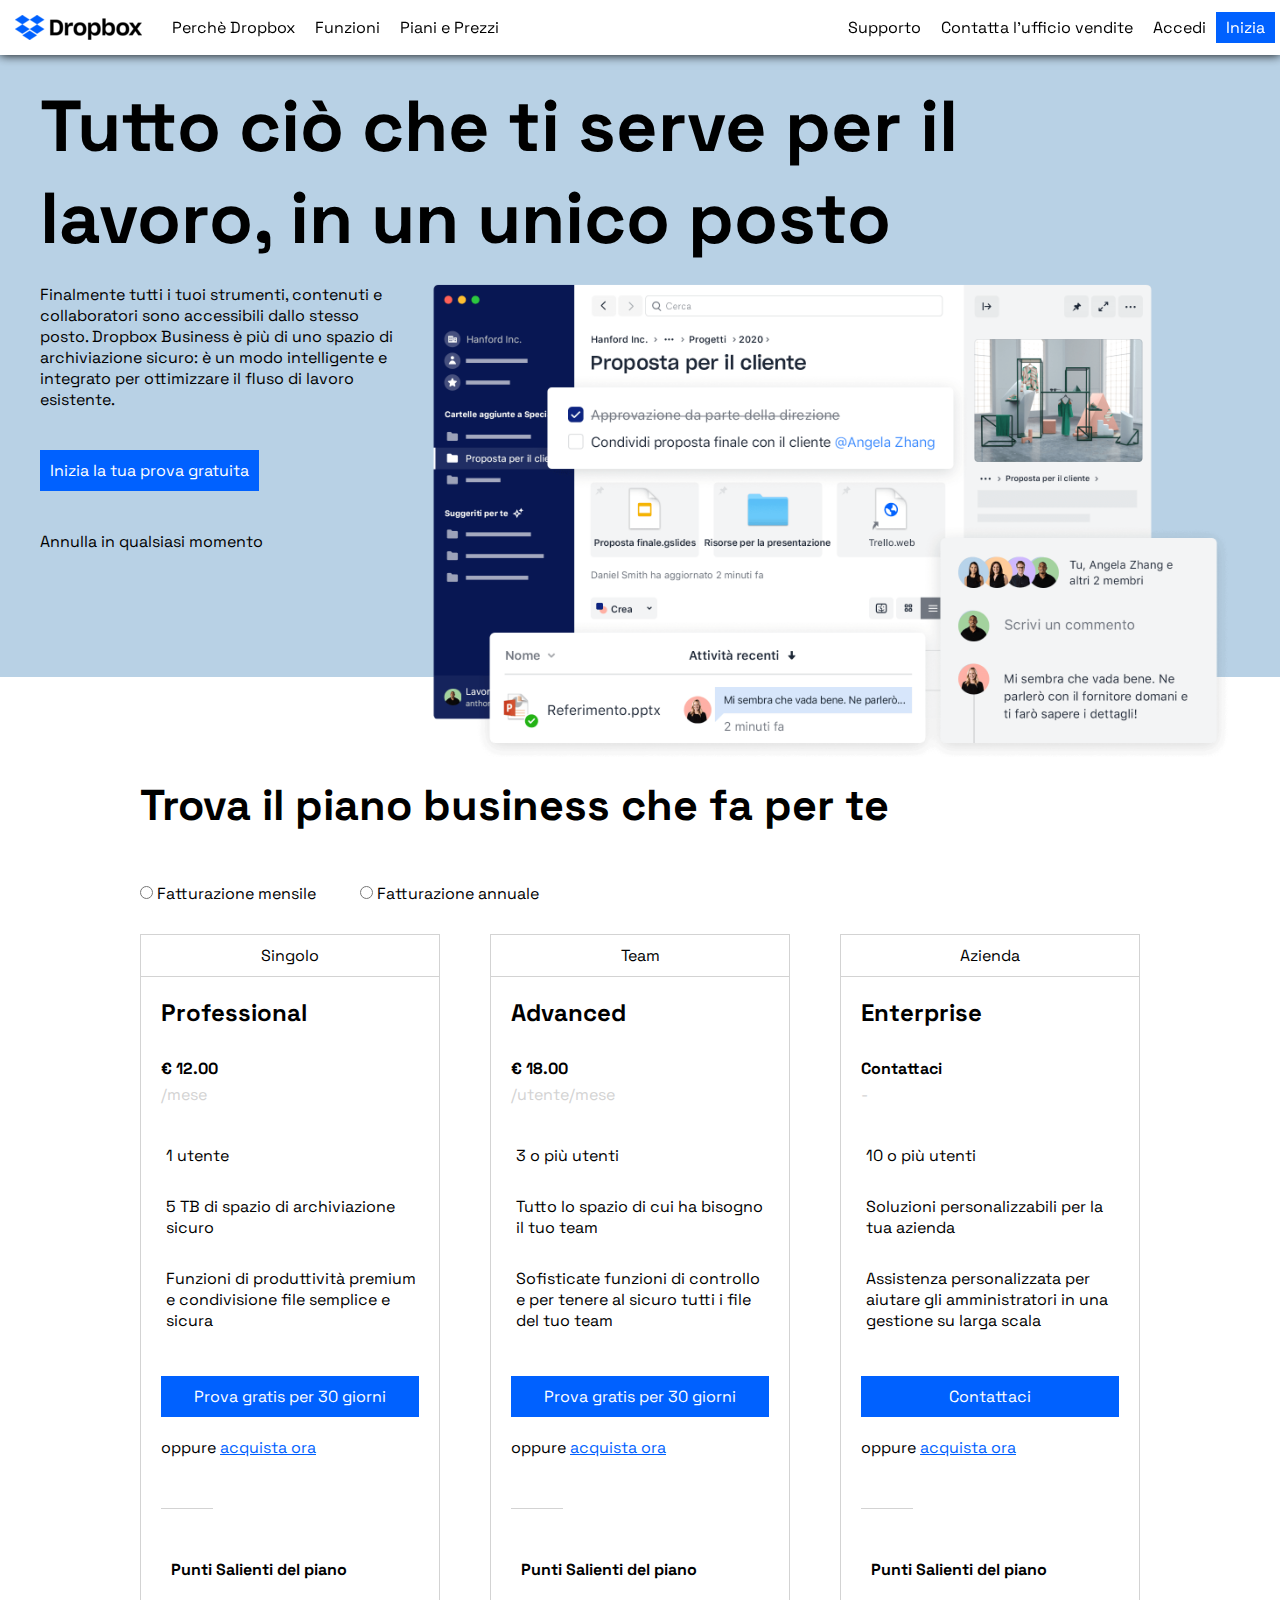
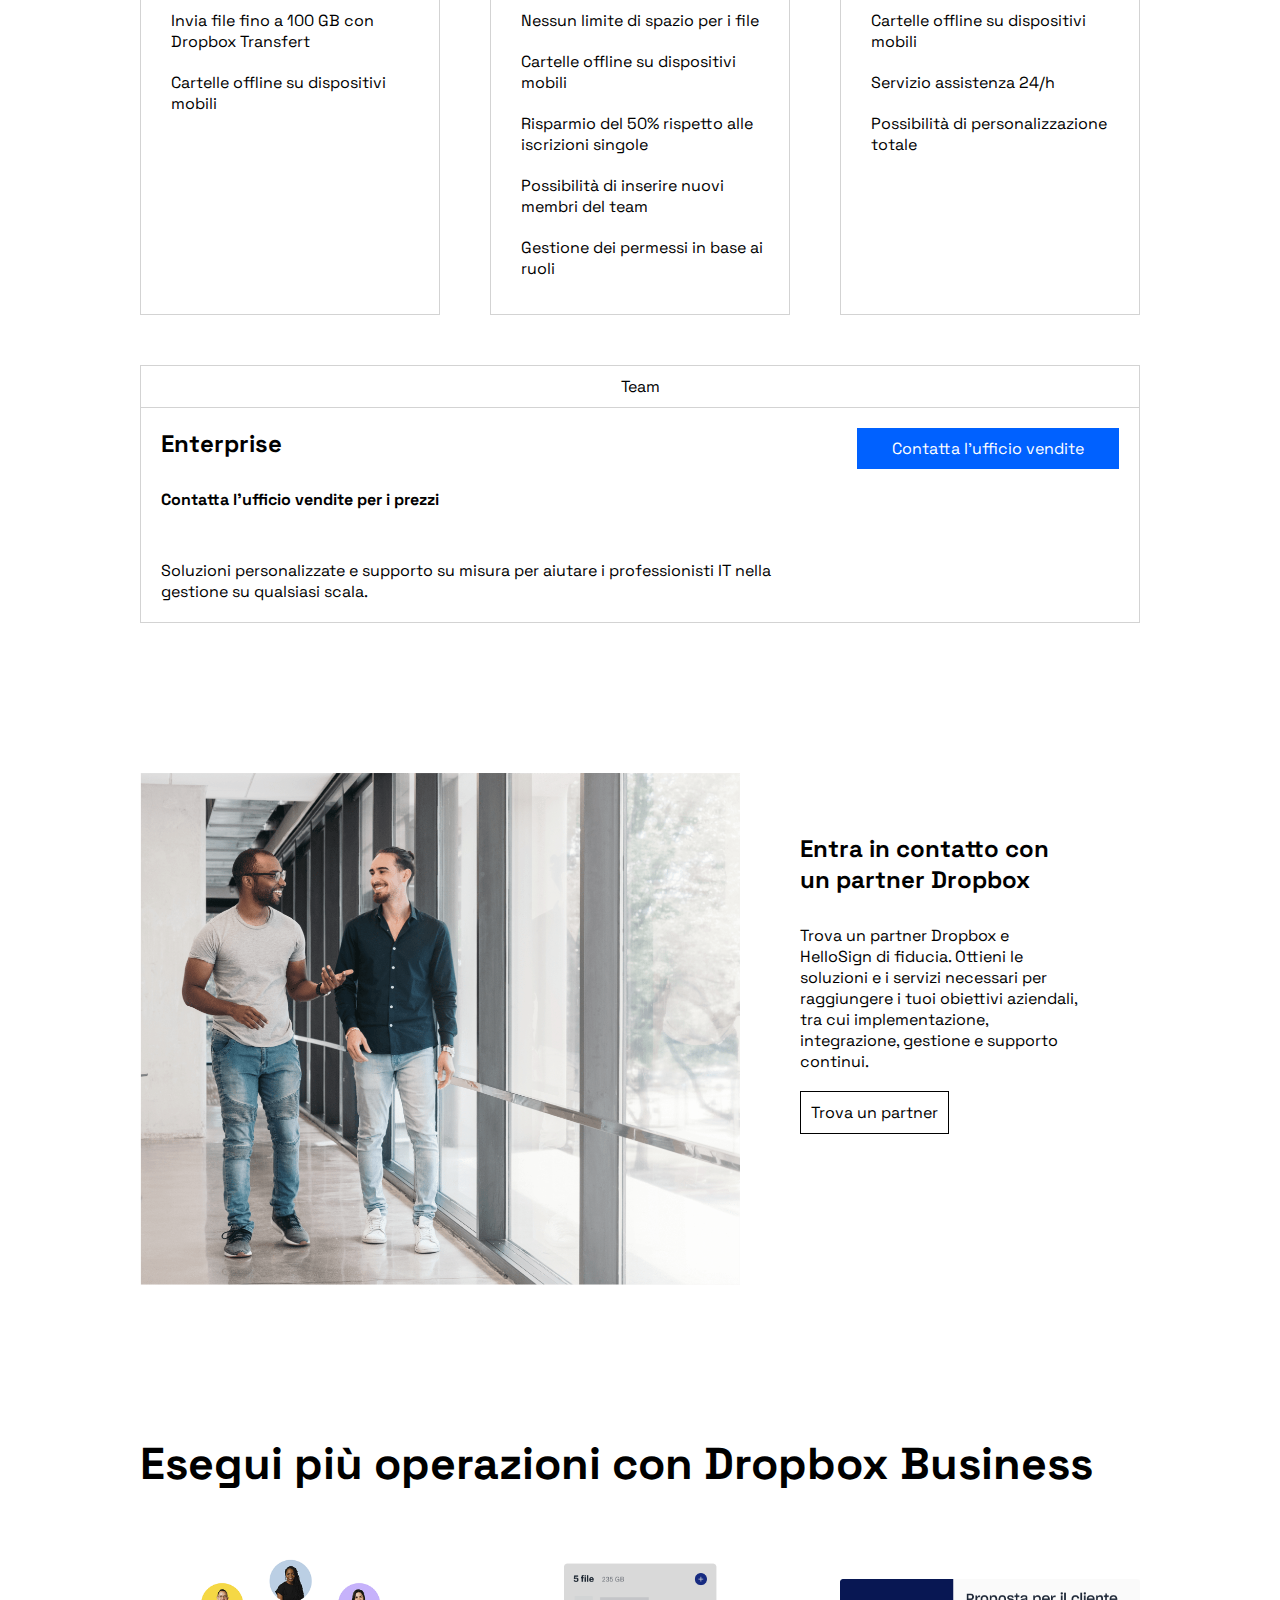
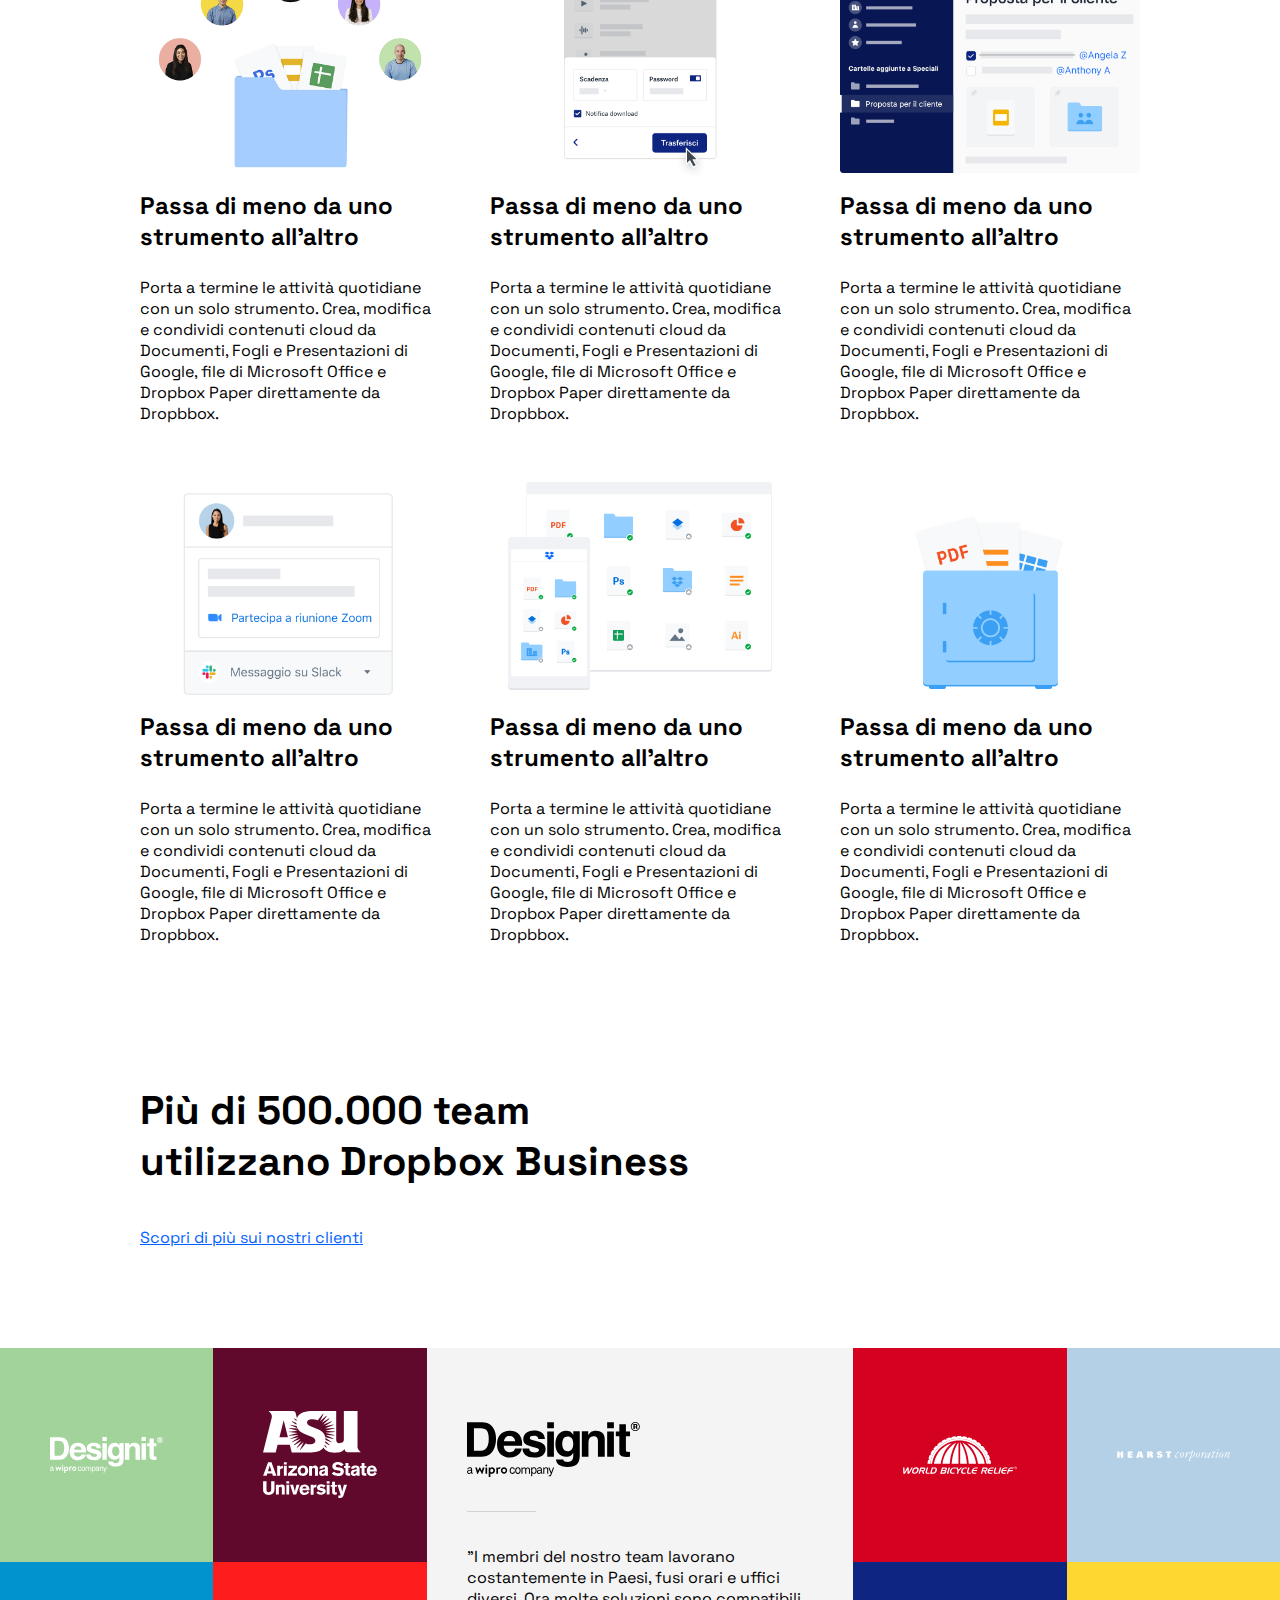
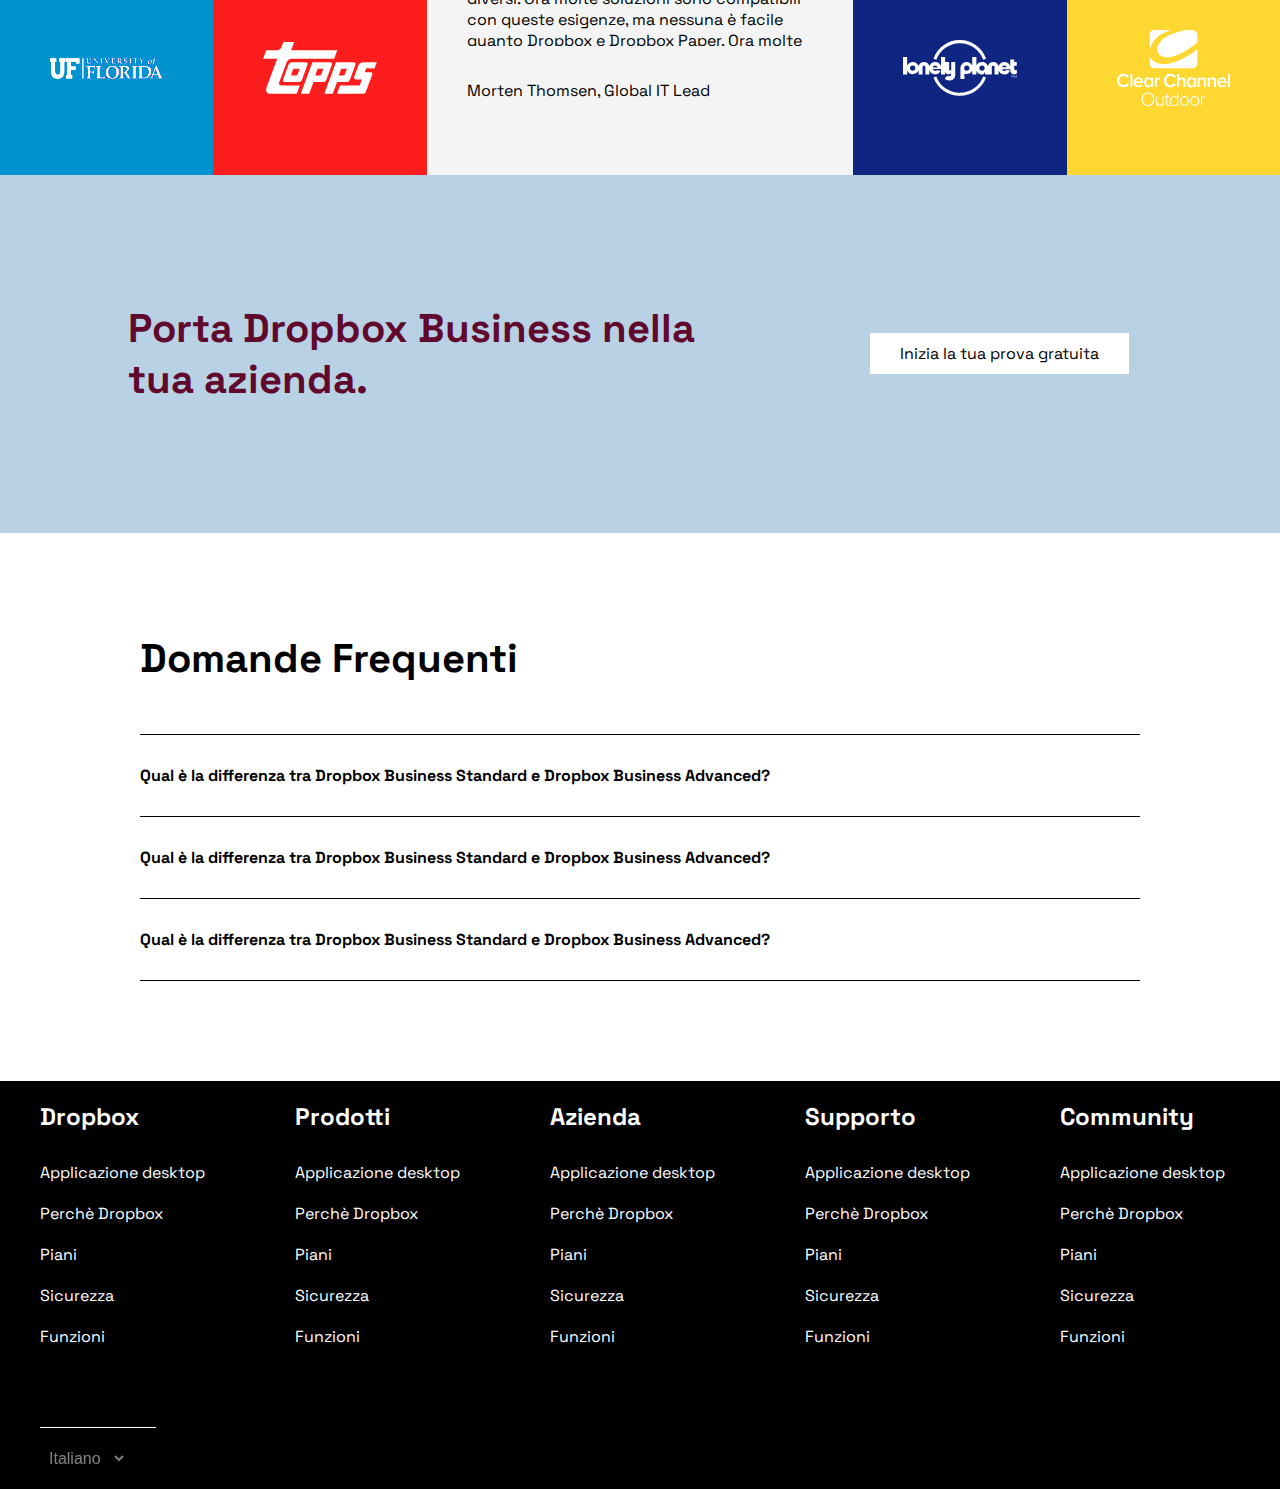
==== commit 6a777cb6: "added arrow effect - hero" ====
--- a/index.html
+++ b/index.html
@@ -41,11 +41,11 @@
         </nav>
 
         <!-- hero -->
-        <div class="hero ">
-            <div class="container">
+        <div class="hero">
+            <div class="container hero-position">
                 <h2 class="hero-title">Tutto ci&ograve; che ti serve per il lavoro, in un unico posto</h2>
                 <div class="flex">
-                    <div class="flex f-column text-box content-center j-around">
+                    <div class="flex f-column text-box content-center">
                         <p>Finalmente tutti i tuoi strumenti, contenuti e collaboratori sono
                             accessibili dallo stesso posto.
                             Dropbox Business &egrave; pi&ugrave; di uno spazio di archiviazione sicuro: &egrave; un modo
@@ -53,7 +53,7 @@
                         </p>
                         <div><a class="blue-button action" role="button" href="">Inizia la tua prova gratuita</a></div>
                         <div>Annulla in qualsiasi momento</div>
-                        <div><i class="fa-solid fa-arrow-down fa-2xl"></i></div>
+                        <div><a class="arrow-down" href="#advantages"><i class="fa-solid fa-arrow-down fa-2xl"></i></a></div>
                     </div>
                     <div class="hero-img-container flex f-column f-end">
                         <img class="img" src="img/jumbo.png" alt="">
@@ -260,7 +260,7 @@
             </div>
 
             <!-- section - title -->
-            <h2 class="section-title">Esegui pi&ugrave; operazioni con Dropbox Business</h2>
+            <h2 class="section-title" id="advantages">Esegui pi&ugrave; operazioni con Dropbox Business</h2>
             <!-- div.dropbox-business -->
             <div class="flex f-wrap section-container j-between">
                 <!-- div.business-features FLEXED-->
--- a/css/style.css
+++ b/css/style.css
@@ -22,6 +22,9 @@
     --color-box-8: #0E2581;
     --color-box-9: #FED831;
 }
+html{
+    scroll-behavior: smooth;
+}
 body{
     font-family: 'Space Grotesk', sans-serif;
 }
@@ -105,24 +108,25 @@
 }
 
 /* hero */
-.hero{
-    padding-top: 100px;
+.hero-position{
+    position:relative;
+    bottom: -80px;
 }
 .hero-title{
     font-size: 4.5em;
     max-width: 1000px;
+    margin-bottom: 20px;
 }
 .hero-img-container{
     max-width: 70%;
-    position: relative;
-    bottom: -70px;
 }
 .text-box{
     max-width: 30%;
-    padding-top: 50px;
+    row-gap: 50px;
 }
 .fa-arrow-down{
     font-size: 40px;
+    color: var(--color-black);
 }
 
 /* payment option */
@@ -218,6 +222,9 @@
 .contact-office{
     font-weight: bold;
     padding-bottom: 50px;
+}
+#advantages{
+    scroll-margin-top: 100px;
 }
 
 /* partner */
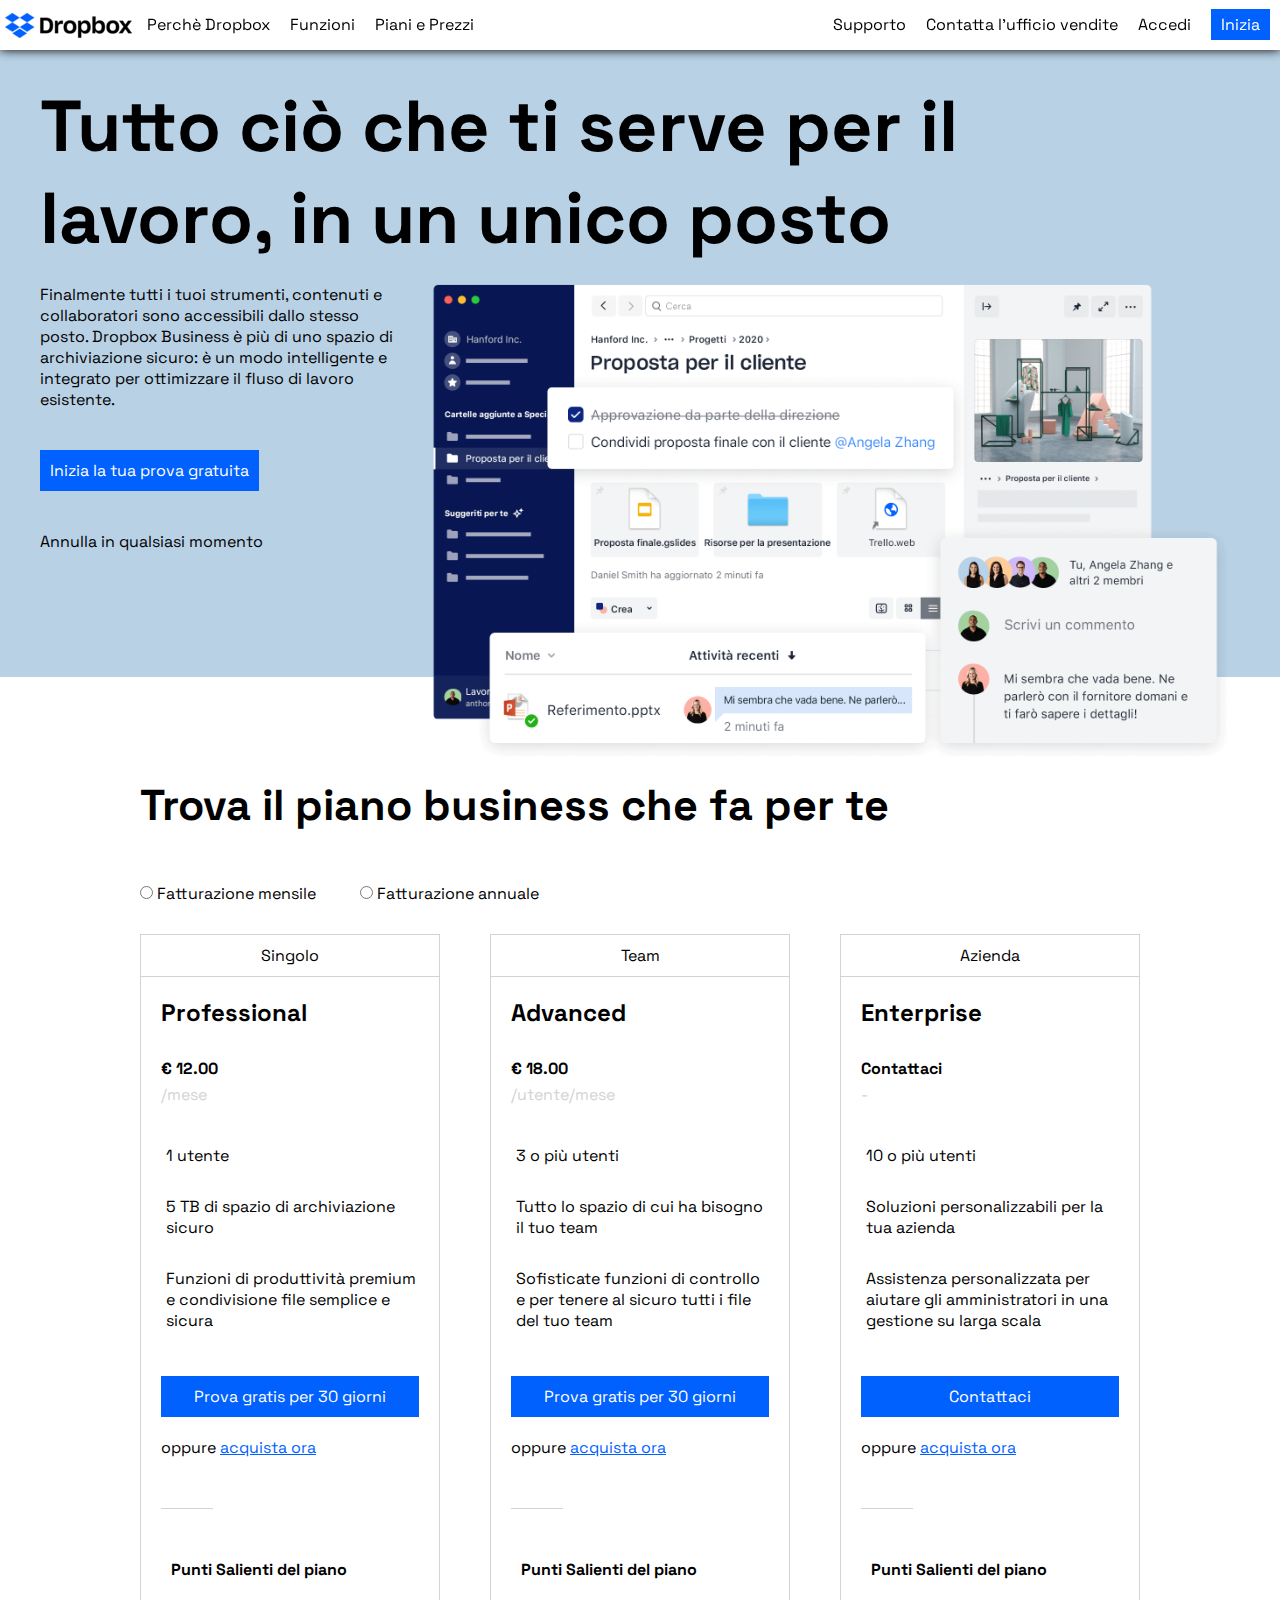
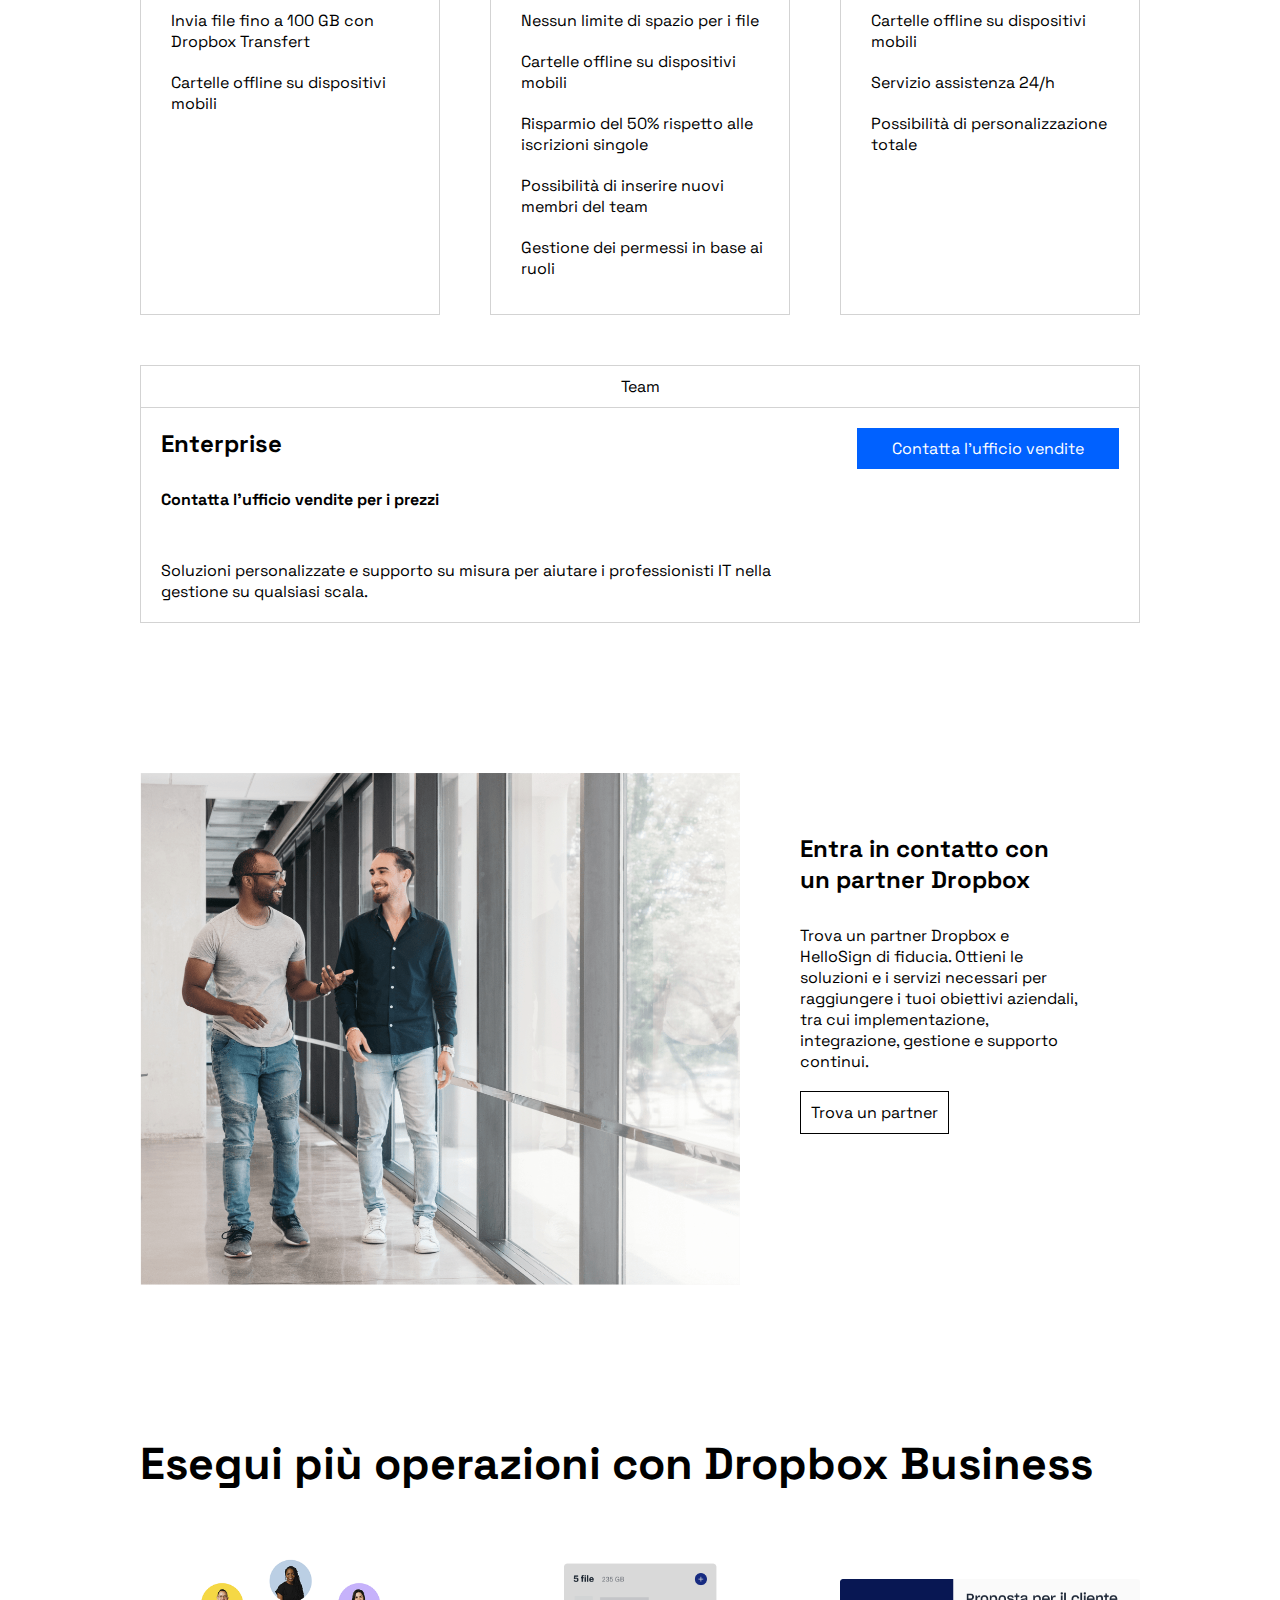
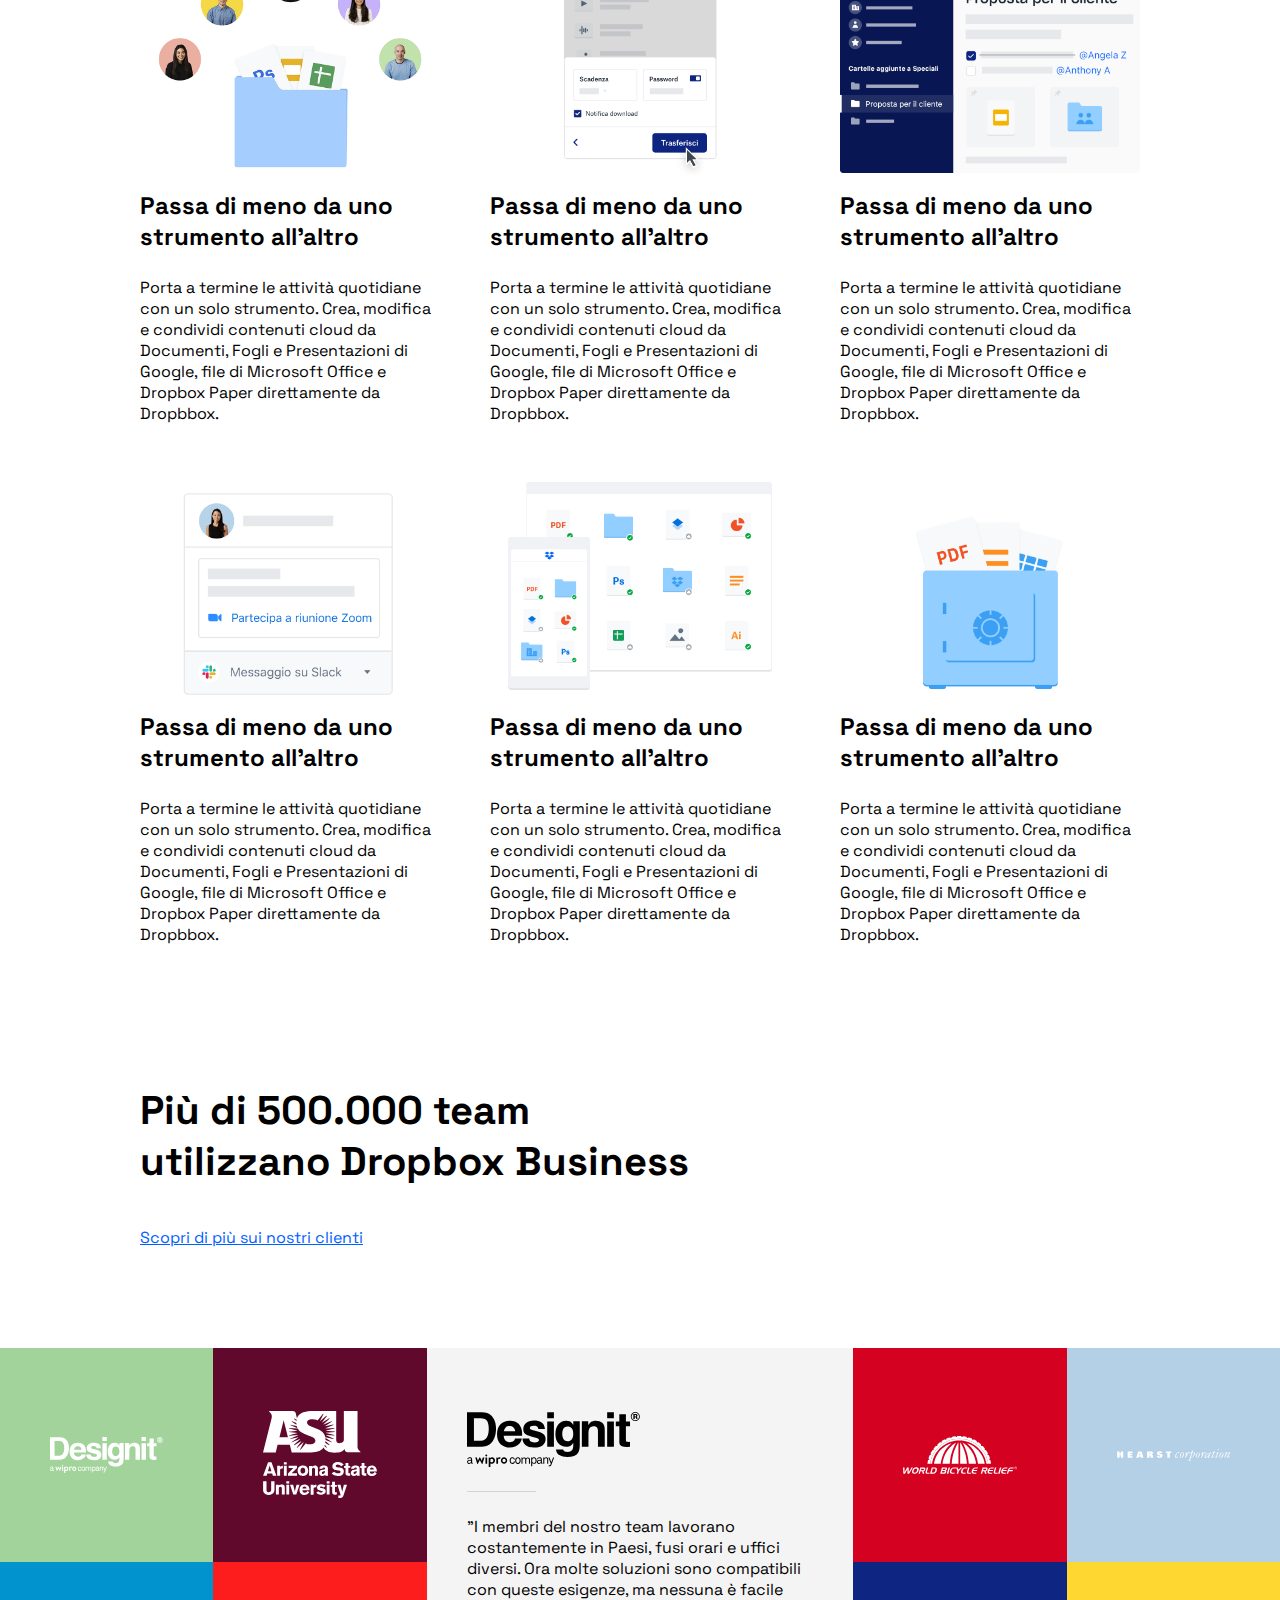
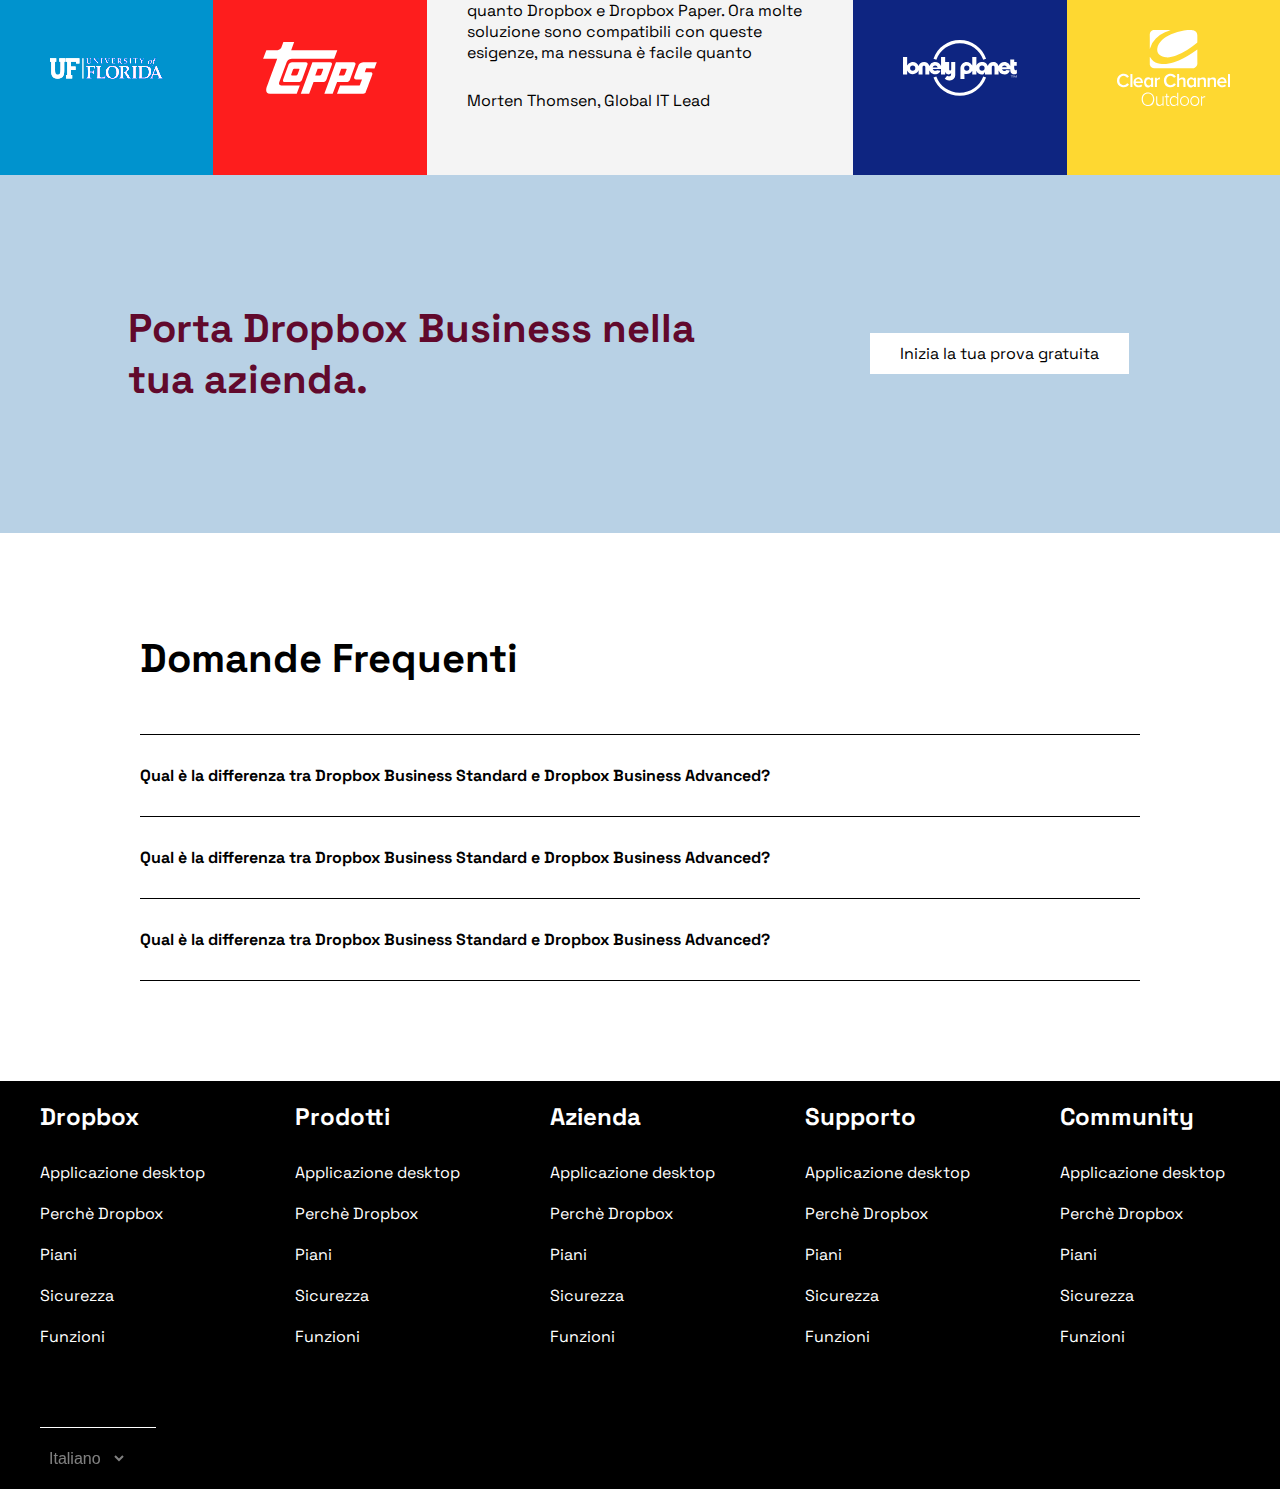
==== commit 3a456ddd: "bonus: hover button effects" ====
--- a/index.html
+++ b/index.html
@@ -17,25 +17,25 @@
 <body>
     <!-- header fixed -->
     <header>
-        <nav class="flex j-between">
+        <nav class="flex j-between nav-list">
             <!-- left-side -->
             <div class="left-side-header flex align-center">
                 <div>
-                    <h1 class="flex content-center"><img src="img/logo-small.png" alt="logo-dropbox"></h1>
+                    <h1 class="flex content-center"><img id="logo" src="img/logo-small.png" alt="logo-dropbox"></h1>
                 </div>
                 <ul class="flex black-text align-center">
-                    <li><a href="">Perch&egrave; Dropbox</a></li>
-                    <li><a href="">Funzioni</a></li>
-                    <li><a href="">Piani e Prezzi</a></li>
+                    <li class="mouse-action"><a href="">Perch&egrave; Dropbox</a></li>
+                    <li class="mouse-action"><a href="">Funzioni</a></li>
+                    <li class="mouse-action"><a href="">Piani e Prezzi</a></li>
                 </ul>
             </div>
             <!-- right-side -->
             <div class="right-side-header flex align-center">
                 <ul class="flex black-text">
-                    <li><a href="">Supporto</a></li>
-                    <li><a href="">Contatta l'ufficio vendite</a></li>
-                    <li><a href="">Accedi</a></li>
-                    <li class="blue-button"><a class="white-text" id="inizia" href="">Inizia</a></li>
+                    <li class="mouse-action"><a href="">Supporto</a></li>
+                    <li class="mouse-action"><a href="">Contatta l'ufficio vendite</a></li>
+                    <li class="mouse-action"><a href="">Accedi</a></li>
+                    <li class="inizia-button"><a class="white-text" id="inizia" href="">Inizia</a></li>
                 </ul>
             </div>
         </nav>
@@ -51,9 +51,9 @@
                             Dropbox Business &egrave; pi&ugrave; di uno spazio di archiviazione sicuro: &egrave; un modo
                             intelligente e integrato per ottimizzare il fluso di lavoro esistente.
                         </p>
-                        <div><a class="blue-button action" role="button" href="">Inizia la tua prova gratuita</a></div>
+                        <div><a class="blue-button action white-text" role="button" href="">Inizia la tua prova gratuita</a></div>
                         <div>Annulla in qualsiasi momento</div>
-                        <div><a class="arrow-down" href="#advantages"><i class="fa-solid fa-arrow-down fa-2xl"></i></a></div>
+                        <div><a class="arrow-down" href="#free-trial"><i class="fa-solid fa-arrow-down fa-2xl"></i></a></div>
                     </div>
                     <div class="hero-img-container flex f-column f-end">
                         <img class="img" src="img/jumbo.png" alt="">
@@ -104,7 +104,7 @@
                                 </li>
                             </ul>
                         </div>
-                        <div class="blue-button action"><a class="blue-button" role="button" href="">Prova gratis
+                        <div class="blue-button action"><a class="white-text" role="button" href="">Prova gratis
                                 per 30 giorni</a></div>
                         <div class="buy-now">oppure <a class="buy-action" href="">acquista ora</a></div>
                         <div class="line"></div>
@@ -148,7 +148,7 @@
                                 </li>
                             </ul>
                         </div>
-                        <div class="blue-button action"><a class="blue-button" role="button" href="">Prova gratis
+                        <div class="blue-button action"><a class="white-text" role="button" href="">Prova gratis
                                 per 30 giorni</a></div>
                         <div class="buy-now">oppure <a class="buy-action" href="">acquista ora</a></div>
                         <div class="line"></div>
@@ -204,7 +204,7 @@
                                 </li>
                             </ul>
                         </div>
-                        <div class="blue-button action"><a class="blue-button" role="button" href="">Contattaci</a>
+                        <div class="blue-button action"><a class="white-text" role="button" href="">Contattaci</a>
                             </div>
                         <div class="buy-now">oppure <a class="buy-action" href="">acquista ora</a></div>
                         <div class="line"></div>
@@ -238,7 +238,7 @@
                         <p>Soluzioni personalizzate e supporto su misura per aiutare i professionisti IT nella gestione
                             su qualsiasi scala.</p>
                     </div>
-                    <div class="setup-bis"><a class="blue-button contact" role="button" href="">Contatta l'ufficio
+                    <div class="setup-bis"><a class="blue-button contact white-text" role="button" href="">Contatta l'ufficio
                             vendite</a>
                     </div>
                 </div>
@@ -260,7 +260,7 @@
             </div>
 
             <!-- section - title -->
-            <h2 class="section-title" id="advantages">Esegui pi&ugrave; operazioni con Dropbox Business</h2>
+            <h2 class="section-title">Esegui pi&ugrave; operazioni con Dropbox Business</h2>
             <!-- div.dropbox-business -->
             <div class="flex f-wrap section-container j-between">
                 <!-- div.business-features FLEXED-->
@@ -438,7 +438,7 @@
     </aside>
 
     <!-- free trial -->
-    <div class="trial">
+    <div class="trial" id="free-trial">
         <section class="free-trial-section flex j-between align-center content-center">
             <div class="left-box-trial">
                 <h2 class="trial-h2">Porta Dropbox Business nella tua azienda.</h2>
--- a/css/style.css
+++ b/css/style.css
@@ -21,6 +21,8 @@
     --color-box-7: #B4D0E6;
     --color-box-8: #0E2581;
     --color-box-9: #FED831;
+    --button-shadow: rgba(0, 0, 0, 0.3) 0px 5px 10px;
+    --brightness: brightness(85%);
 }
 html{
     scroll-behavior: smooth;
@@ -46,10 +48,9 @@
 }
 .blue-button{
     background-color: var(--color-button);
-    color: var(--color-white);
 }
 .action{
-    padding: 10px;
+    padding: 10px 10px;
     text-align: center;
 }
 .black-text *{
@@ -60,6 +61,10 @@
 }
 .trial{
     background-color: var(--color-hero);
+}
+
+.box-hover:hover, .blue-button:hover, .blue-button.action:hover{
+    filter: var(--brightness);
 }
 
 /* flex-utilities */
@@ -102,10 +107,30 @@
     z-index: 1000;
     background-color: var(--color-white);
     box-shadow: 0 0 10px var(--color-black);
-}
-.left-side-header *, .right-side-header *{
+    height: 50px;
+}
+#logo{
     padding: 5px;
 }
+.mouse-action, #inizia, .inizia-button{
+    padding: 0px 10px;
+    height: 50px;
+    line-height: 50px;
+}
+#inizia{
+    background-color: var(--color-button);
+    padding: 5px 10px;
+}
+.mouse-action:hover{
+    background-color: var(--color-light-grey);
+}
+#inizia:hover, .inizia-button:hover{
+    background-color: var(--color-button);
+}
+.right-side-header .mouse-action:hover{
+    border-bottom: 2px solid var(--color-black);
+}
+
 
 /* hero */
 .hero-position{
@@ -223,8 +248,8 @@
     font-weight: bold;
     padding-bottom: 50px;
 }
-#advantages{
-    scroll-margin-top: 100px;
+#free-trial{
+    scroll-margin-top: 50px;
 }
 
 /* partner */
@@ -246,6 +271,10 @@
     padding: 10px;
     color: var(--color-black);
 }
+.partner-button:hover{
+    box-shadow: var(--button-shadow);
+    display: inline-flex;
+}
 
 /* business advantages */
 .section-title{
@@ -321,15 +350,10 @@
 }
 .scroll-y{
     overflow-y: scroll;
-    max-height: 100px;
-}
-
-/* box colors + hover */
-
-/* brightness hover */
-.box-hover:hover{
-    filter: brightness(80%);
-}
+    max-height: 150px;
+}
+
+/* box colors */
 /* box 1 */
 .box-color-one{
     background-color: var(--color-box-1);
@@ -384,6 +408,9 @@
     padding: 10px 30px;
     background-color: var(--color-white);
     color: var(--color-black);
+}
+.button-text:hover{
+    box-shadow: var(--button-shadow);
 }
 
 /* faq section */
